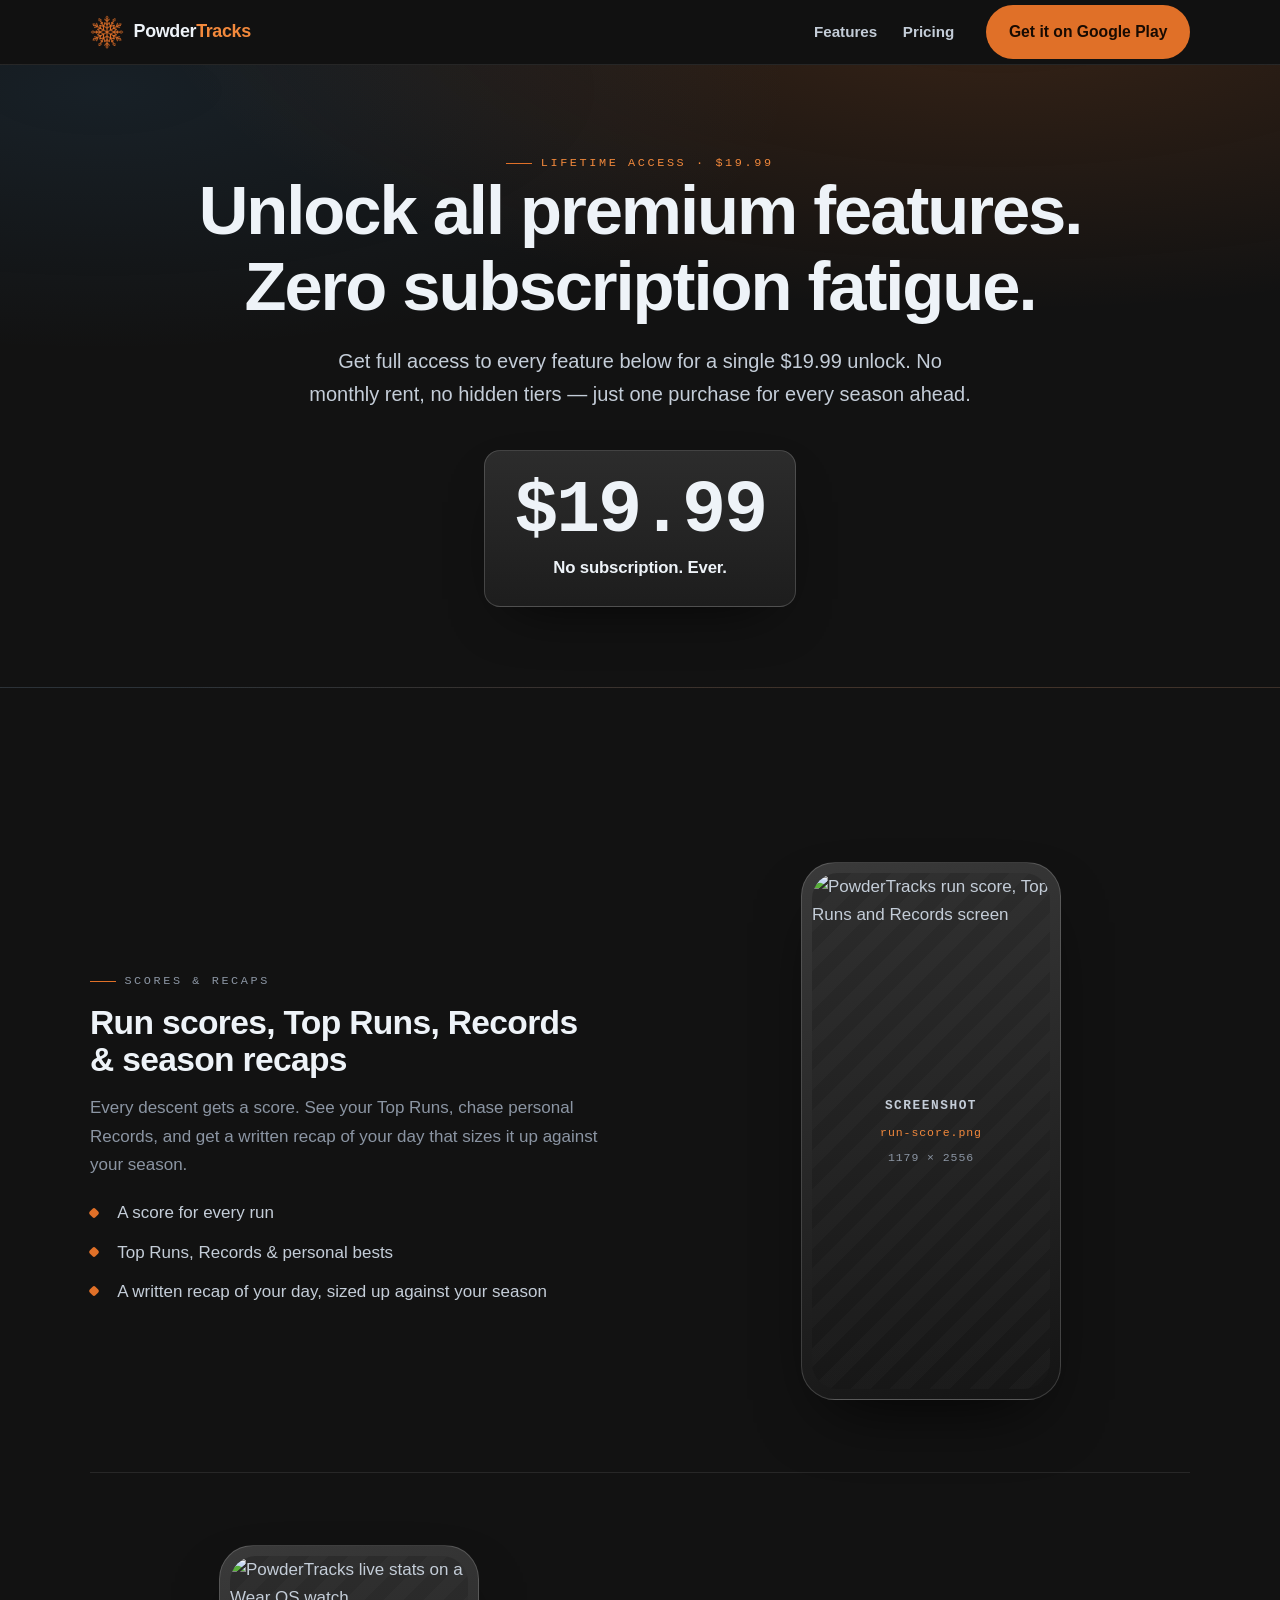
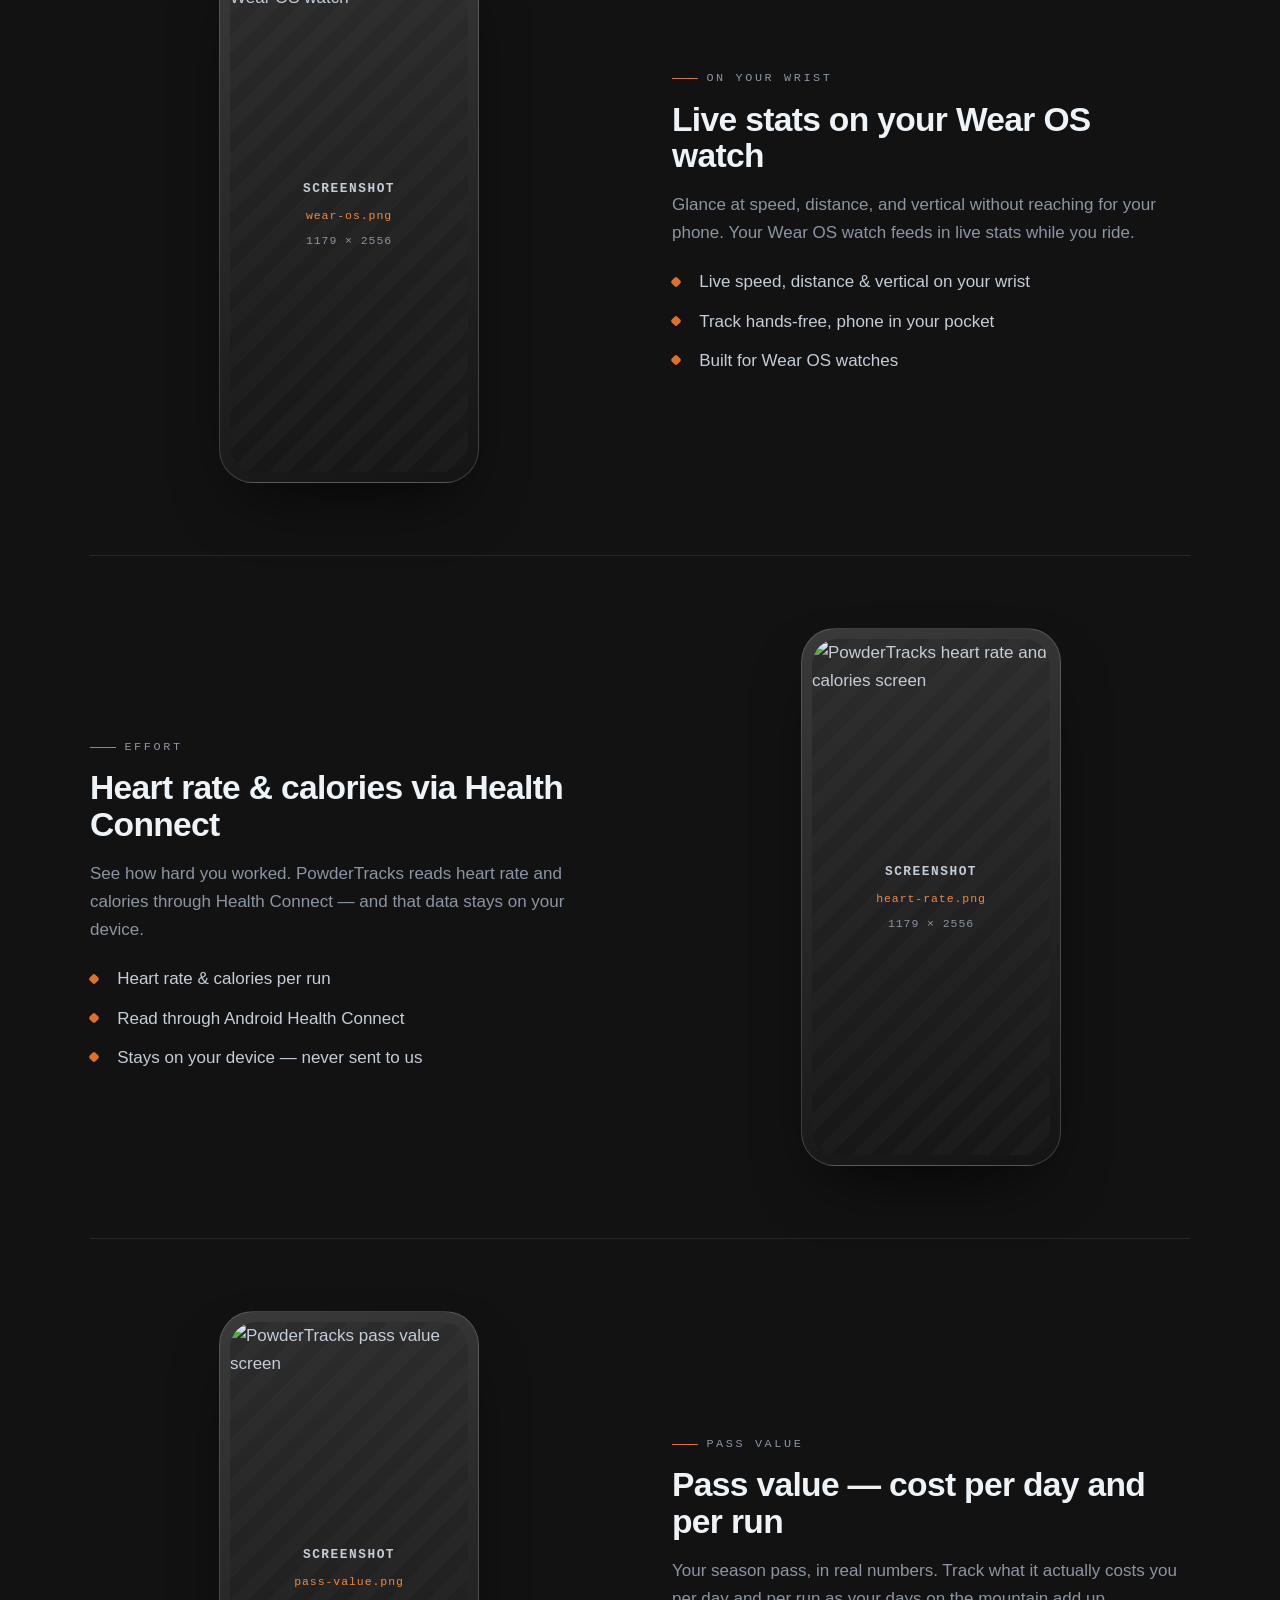
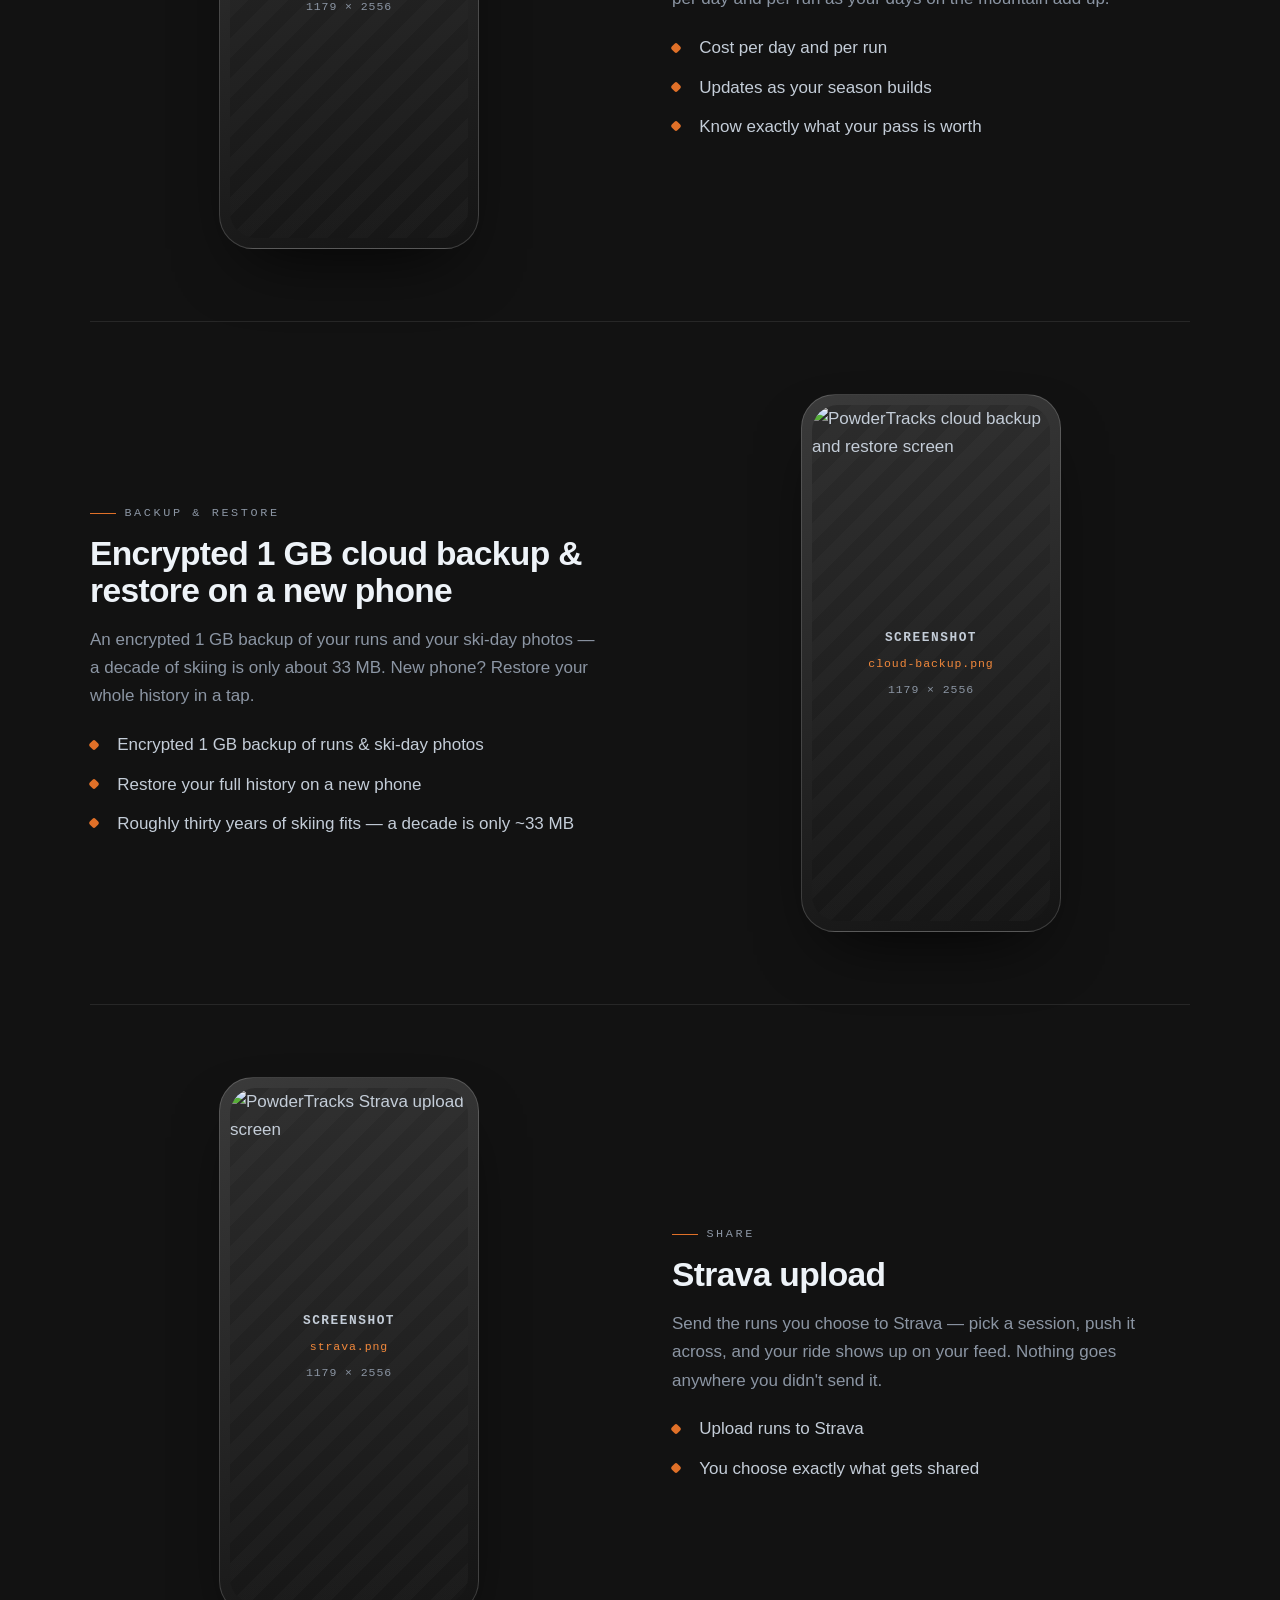
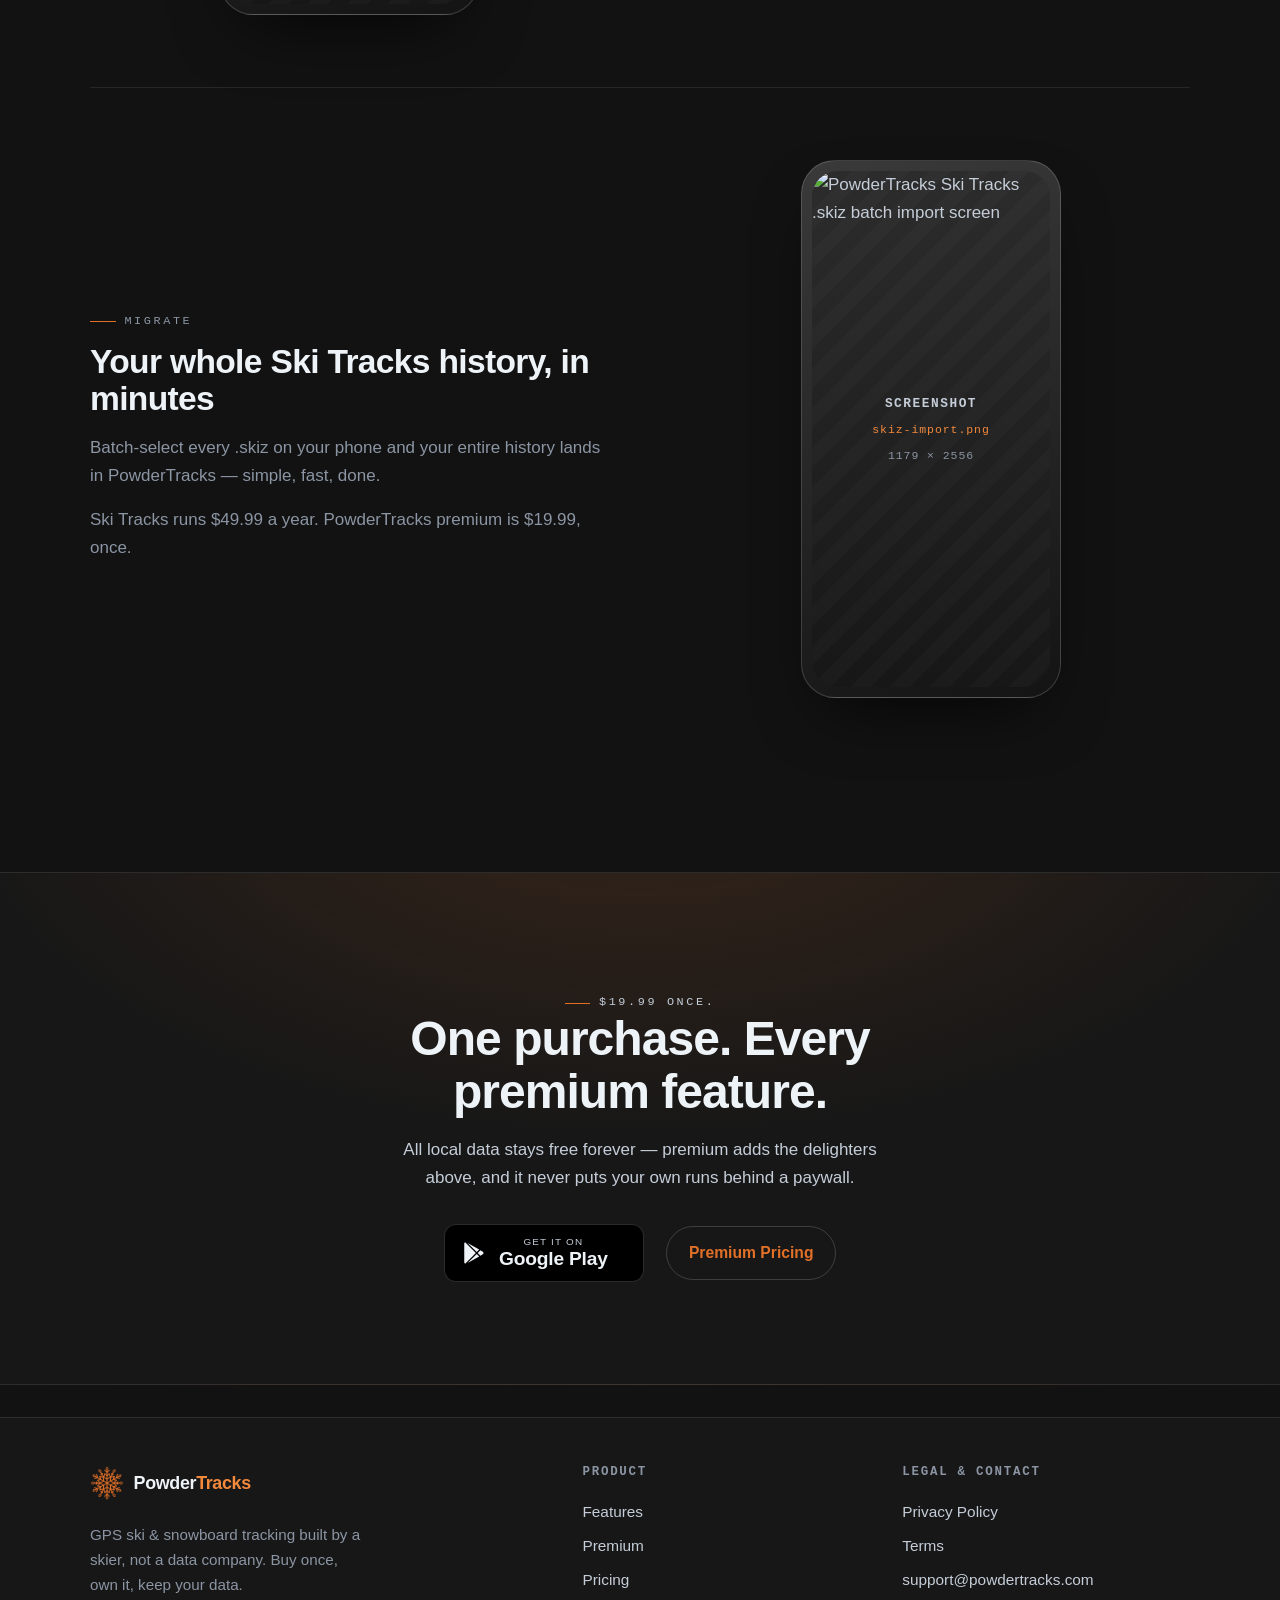
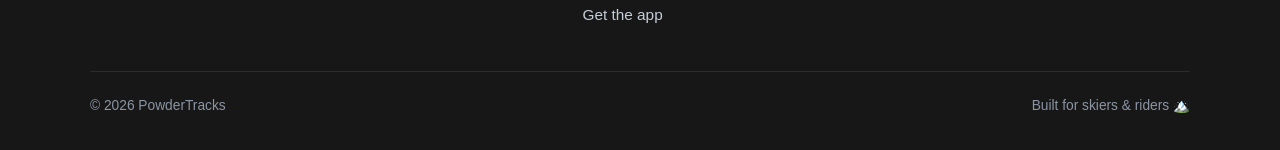
==== premium.html @ d7a14bdd "launch: Google Play CTAs + badges as real links (placeholder href pending live URL) Header nav CTA r" ====
<!DOCTYPE html>
<html lang="en">
<head>
  <meta charset="UTF-8">
  <meta name="viewport" content="width=device-width, initial-scale=1">
  <title>Premium — PowderTracks · everything in the one-time $19.99</title>
  <meta name="description" content="Everything PowderTracks Premium adds — scores, Wear OS stats, heart rate, pass value, encrypted cloud backup, and Strava — all part of the single $19.99 purchase. No subscription, ever.">
  <meta name="theme-color" content="#121212">
  <link rel="icon" href="favicon.svg" type="image/svg+xml">
  <link rel="apple-touch-icon" href="images/logo-256.png">
  <meta property="og:title" content="Premium — PowderTracks · everything in the one-time $19.99">
  <meta property="og:description" content="Scores, Wear OS stats, heart rate, pass value, cloud backup, and Strava — all in the single $19.99 purchase. No subscription, ever.">
  <meta property="og:type" content="website">
  <meta property="og:image" content="images/og-cover.png">
  <meta name="twitter:card" content="summary_large_image">
  <meta name="twitter:image" content="images/og-cover.png">
  <link rel="stylesheet" href="styles.css">
</head>
<body>

  <header class="site-header">
    <div class="wrap">
      <a class="brand" href="index.html">
        <img src="images/snowflake_orange_176.png" alt="" width="34" height="34">
        <span>Powder<b>Tracks</b></span>
      </a>
      <nav class="header-nav" aria-label="Primary">
        <a class="link" href="index.html#features">Features</a>
        <a class="link" href="pricing.html">Pricing</a>
        <a class="btn btn-primary header-cta" href="#">Get it on Google Play</a>
      </nav>
    </div>
  </header>

  <main>

    <!-- HERO -->
    <section class="hero" style="padding-block:clamp(3rem,7vw,5rem);">
      <div class="wrap price-hero">
        <p class="eyebrow" style="justify-content:center;">Lifetime access · $19.99</p>
        <h1 style="max-width:none;margin-inline:auto;">Unlock all premium features.<br>Zero subscription fatigue.</h1>
        <p class="hero-sub" style="margin-inline:auto;max-width:60ch;">Get full access to every feature below for a single $19.99 unlock. No monthly rent, no hidden tiers — just one purchase for every season ahead.</p>

        <div class="price-card" style="align-items:center;text-align:center;">
          <div class="price-figure">
            <span class="amt">$19.99</span>
          </div>
          <p class="price-lines"><span class="no-sub">No subscription. Ever.</span></p>
        </div>
      </div>
    </section>

    <!-- PREMIUM CAPABILITIES -->
    <section class="section" id="features">
      <div class="wrap">

        <!-- Scores -->
        <div class="feature-row">
          <div class="feature-copy">
            <p class="eyebrow">Scores &amp; recaps</p>
            <h3>Run scores, Top Runs, Records &amp; season recaps</h3>
            <p>Every descent gets a score. See your Top Runs, chase personal Records, and get a written recap of your day that sizes it up against your season.</p>
            <ul class="feature-list">
              <li>A score for every run</li>
              <li>Top Runs, Records &amp; personal bests</li>
              <li>A written recap of your day, sized up against your season</li>
            </ul>
          </div>
          <div class="feature-media">
            <div class="phone">
              <div class="phone-screen">
                <!-- TODO: drop in real 1179×2556 PNG at images/screens/run-score.png -->
                <img src="images/screens/run-score.png" alt="PowderTracks run score, Top Runs and Records screen" width="1179" height="2556" loading="lazy">
                <div class="ph-label" aria-hidden="true"><b>Screenshot</b><span>run-score.png</span>1179 × 2556</div>
              </div>
            </div>
          </div>
        </div>

        <!-- Wear OS -->
        <div class="feature-row reverse">
          <div class="feature-copy">
            <p class="eyebrow">On your wrist</p>
            <h3>Live stats on your Wear OS watch</h3>
            <p>Glance at speed, distance, and vertical without reaching for your phone. Your Wear OS watch feeds in live stats while you ride.</p>
            <ul class="feature-list">
              <li>Live speed, distance &amp; vertical on your wrist</li>
              <li>Track hands-free, phone in your pocket</li>
              <li>Built for Wear OS watches</li>
            </ul>
          </div>
          <div class="feature-media">
            <div class="phone">
              <div class="phone-screen">
                <!-- TODO: drop in real 1179×2556 PNG at images/screens/wear-os.png -->
                <img src="images/screens/wear-os.png" alt="PowderTracks live stats on a Wear OS watch" width="1179" height="2556" loading="lazy">
                <div class="ph-label" aria-hidden="true"><b>Screenshot</b><span>wear-os.png</span>1179 × 2556</div>
              </div>
            </div>
          </div>
        </div>

        <!-- Heart rate -->
        <div class="feature-row">
          <div class="feature-copy">
            <p class="eyebrow">Effort</p>
            <h3>Heart rate &amp; calories via Health Connect</h3>
            <p>See how hard you worked. PowderTracks reads heart rate and calories through Health Connect — and that data stays on your device.</p>
            <ul class="feature-list">
              <li>Heart rate &amp; calories per run</li>
              <li>Read through Android Health Connect</li>
              <li>Stays on your device — never sent to us</li>
            </ul>
          </div>
          <div class="feature-media">
            <div class="phone">
              <div class="phone-screen">
                <!-- TODO: drop in real 1179×2556 PNG at images/screens/heart-rate.png -->
                <img src="images/screens/heart-rate.png" alt="PowderTracks heart rate and calories screen" width="1179" height="2556" loading="lazy">
                <div class="ph-label" aria-hidden="true"><b>Screenshot</b><span>heart-rate.png</span>1179 × 2556</div>
              </div>
            </div>
          </div>
        </div>

        <!-- Pass value -->
        <div class="feature-row reverse">
          <div class="feature-copy">
            <p class="eyebrow">Pass value</p>
            <h3>Pass value — cost per day and per run</h3>
            <p>Your season pass, in real numbers. Track what it actually costs you per day and per run as your days on the mountain add up.</p>
            <ul class="feature-list">
              <li>Cost per day and per run</li>
              <li>Updates as your season builds</li>
              <li>Know exactly what your pass is worth</li>
            </ul>
          </div>
          <div class="feature-media">
            <div class="phone">
              <div class="phone-screen">
                <!-- TODO: drop in real 1179×2556 PNG at images/screens/pass-value.png -->
                <img src="images/screens/pass-value.png" alt="PowderTracks pass value screen" width="1179" height="2556" loading="lazy">
                <div class="ph-label" aria-hidden="true"><b>Screenshot</b><span>pass-value.png</span>1179 × 2556</div>
              </div>
            </div>
          </div>
        </div>

        <!-- Cloud backup -->
        <div class="feature-row">
          <div class="feature-copy">
            <p class="eyebrow">Backup &amp; restore</p>
            <h3>Encrypted 1&nbsp;GB cloud backup &amp; restore on a new phone</h3>
            <p>An encrypted 1&nbsp;GB backup of your runs and your ski-day photos — a decade of skiing is only about 33&nbsp;MB. New phone? Restore your whole history in a tap.</p>
            <ul class="feature-list">
              <li>Encrypted 1&nbsp;GB backup of runs &amp; ski-day photos</li>
              <li>Restore your full history on a new phone</li>
              <li>Roughly thirty years of skiing fits — a decade is only ~33&nbsp;MB</li>
            </ul>
          </div>
          <div class="feature-media">
            <div class="phone">
              <div class="phone-screen">
                <!-- TODO: drop in real 1179×2556 PNG at images/screens/cloud-backup.png -->
                <img src="images/screens/cloud-backup.png" alt="PowderTracks cloud backup and restore screen" width="1179" height="2556" loading="lazy">
                <div class="ph-label" aria-hidden="true"><b>Screenshot</b><span>cloud-backup.png</span>1179 × 2556</div>
              </div>
            </div>
          </div>
        </div>

        <!-- Strava -->
        <div class="feature-row reverse">
          <div class="feature-copy">
            <p class="eyebrow">Share</p>
            <h3>Strava upload</h3>
            <p>Send the runs you choose to Strava — pick a session, push it across, and your ride shows up on your feed. Nothing goes anywhere you didn't send it.</p>
            <ul class="feature-list">
              <li>Upload runs to Strava</li>
              <li>You choose exactly what gets shared</li>
            </ul>
          </div>
          <div class="feature-media">
            <div class="phone">
              <div class="phone-screen">
                <!-- TODO: drop in real 1179×2556 PNG at images/screens/strava.png -->
                <img src="images/screens/strava.png" alt="PowderTracks Strava upload screen" width="1179" height="2556" loading="lazy">
                <div class="ph-label" aria-hidden="true"><b>Screenshot</b><span>strava.png</span>1179 × 2556</div>
              </div>
            </div>
          </div>
        </div>

        <!-- Ski Tracks migration -->
        <div class="feature-row">
          <div class="feature-copy">
            <p class="eyebrow">Migrate</p>
            <h3>Your whole Ski Tracks history, in minutes</h3>
            <p>Batch-select every .skiz on your phone and your entire history lands in PowderTracks — simple, fast, done.</p>
            <p>Ski Tracks runs $49.99 a year. PowderTracks premium is $19.99, once.</p>
          </div>
          <div class="feature-media">
            <div class="phone">
              <div class="phone-screen">
                <!-- TODO: drop in real 1179×2556 PNG at images/screens/skiz-import.png -->
                <img src="images/screens/skiz-import.png" alt="PowderTracks Ski Tracks .skiz batch import screen" width="1179" height="2556" loading="lazy">
                <div class="ph-label" aria-hidden="true"><b>Screenshot</b><span>skiz-import.png</span>1179 × 2556</div>
              </div>
            </div>
          </div>
        </div>

      </div>
    </section>

    <!-- CLOSE -->
    <section class="section band" id="get">
      <div class="wrap">
        <p class="eyebrow" style="justify-content:center;">$19.99 once.</p>
        <h2>One purchase. Every premium feature.</h2>
        <p>All local data stays free forever — premium adds the delighters above, and it never puts your own runs behind a paywall.</p>
        <div class="hero-actions">
          <a class="playbadge" href="#" aria-label="Get it on Google Play">
            <svg viewBox="0 0 24 24" fill="currentColor" aria-hidden="true"><path d="M3,20.5V3.5C3,2.91 3.34,2.39 3.84,2.15L13.69,12L3.84,21.85C3.34,21.6 3,21.09 3,20.5M16.81,15.12L6.05,21.34L14.54,12.85L16.81,15.12M20.16,10.81C20.5,11.08 20.75,11.5 20.75,12C20.75,12.5 20.53,12.9 20.18,13.18L17.89,14.5L15.39,12L17.89,9.5L20.16,10.81M6.05,2.66L16.81,8.88L14.54,11.15L6.05,2.66Z"/></svg>
            <span class="lines"><span class="small">Get it on</span><span class="big">Google Play</span></span>
          </a>
          <a class="btn btn-outline" href="pricing.html">Premium Pricing</a>
        </div>
      </div>
    </section>

  </main>

  <footer class="site-footer">
    <div class="wrap">
      <div class="footer-grid">
        <div class="footer-brand">
          <a class="brand" href="index.html">
            <img src="images/snowflake_orange_176.png" alt="" width="30" height="30">
            <span>Powder<b>Tracks</b></span>
          </a>
          <p>GPS ski &amp; snowboard tracking built by a skier, not a data company. Buy once, own it, keep your data.</p>
        </div>
        <div class="footer-col">
          <h4>Product</h4>
          <a href="index.html#features">Features</a>
          <a href="premium.html">Premium</a>
          <a href="pricing.html">Pricing</a>
          <a href="index.html#get">Get the app</a>
        </div>
        <div class="footer-col">
          <h4>Legal &amp; contact</h4>
          <a href="privacy.html">Privacy Policy</a>
          <a href="terms.html">Terms</a>
          <a href="mailto:support@powdertracks.com">support@powdertracks.com</a>
        </div>
      </div>
      <div class="footer-base">
        <span>© 2026 PowderTracks</span>
        <span>Built for skiers &amp; riders 🏔️</span>
      </div>
    </div>
  </footer>

</body>
</html>
---- styles.css ----
/* PowderTracks marketing site
   Dark theme · brand orange #E07028 · mobile-first · no external requests
   ------------------------------------------------------------------ */

*,
*::before,
*::after { box-sizing: border-box; }

* { margin: 0; }

:root {
  /* Surfaces — app-matched near-black neutrals */
  --ink:        #121212;
  --ink-2:      #171717;
  --surface:    #1d1d1d;
  --surface-2:  #2c2c2c;
  --line:       rgba(255, 255, 255, .09);
  --line-strong:rgba(255, 255, 255, .17);

  /* Ink on dark */
  --snow:       #eef3f8;
  --snow-dim:   #c4cdd8;
  --muted:      #8b95a3;

  /* Brand */
  --orange:     #e07028;
  --orange-2:   #f3893c;
  --orange-soft:rgba(224, 112, 40, .13);

  /* Trail markers (ski difficulty vernacular) */
  --green:      #46b45f;
  --blue:       #4b9fe1;

  /* Type */
  --sans: -apple-system, BlinkMacSystemFont, "Segoe UI", Roboto, Helvetica, Arial, "Apple Color Emoji", sans-serif;
  --mono: ui-monospace, "SF Mono", "Cascadia Code", "Roboto Mono", Menlo, Consolas, monospace;

  /* Layout */
  --wrap: 1140px;
  --gap:  clamp(1.25rem, 4vw, 2.5rem);
  --radius: 16px;
}

html {
  -webkit-text-size-adjust: 100%;
  scroll-behavior: smooth;
}

body {
  font-family: var(--sans);
  background: var(--ink);
  color: var(--snow-dim);
  line-height: 1.65;
  font-size: 1.0625rem;
  -webkit-font-smoothing: antialiased;
  text-rendering: optimizeLegibility;
  overflow-x: hidden;
}

@media (prefers-reduced-motion: reduce) {
  html { scroll-behavior: auto; }
  * { animation-duration: .001ms !important; animation-iteration-count: 1 !important; transition-duration: .001ms !important; }
}

img { max-width: 100%; display: block; height: auto; }
a { color: var(--orange-2); text-decoration: none; }
a:hover { color: var(--orange); }

:focus-visible {
  outline: 2px solid var(--orange-2);
  outline-offset: 3px;
  border-radius: 4px;
}

h1, h2, h3, h4 {
  color: var(--snow);
  line-height: 1.1;
  font-weight: 800;
  letter-spacing: -.02em;
}

.wrap { width: 100%; max-width: var(--wrap); margin-inline: auto; padding-inline: 1.25rem; }

/* Eyebrow — instrument-panel label ------------------------------- */
.eyebrow {
  font-family: var(--mono);
  font-size: .74rem;
  letter-spacing: .22em;
  text-transform: uppercase;
  color: var(--orange-2);
  display: inline-flex;
  align-items: center;
  gap: .55rem;
}
.eyebrow::before {
  content: "";
  width: 1.6rem;
  height: 1px;
  background: var(--orange);
}

/* Buttons -------------------------------------------------------- */
.btn {
  display: inline-flex;
  align-items: center;
  gap: .5rem;
  font-weight: 700;
  font-size: .98rem;
  padding: .8rem 1.35rem;
  border-radius: 999px;
  border: 1px solid transparent;
  cursor: pointer;
  transition: transform .15s ease, background .15s ease, border-color .15s ease;
  white-space: nowrap;
}
.btn-primary {
  background: var(--orange);
  color: #180b02;
}
.btn-primary:hover { background: var(--orange-2); color: #180b02; transform: translateY(-1px); }
.btn-ghost {
  background: transparent;
  color: var(--snow);
  border-color: var(--line-strong);
}
.btn-ghost:hover { color: var(--snow); border-color: var(--orange); transform: translateY(-1px); }
.btn-outline {
  background: transparent;
  color: var(--orange);
  border-color: var(--line-strong);   /* visible oval like the ghost button */
}
.btn-outline:hover { color: #fff; background: var(--orange); border-color: var(--orange); transform: translateY(-1px); }

/* Header --------------------------------------------------------- */
.site-header {
  position: sticky;
  top: 0;
  z-index: 50;
  background: color-mix(in srgb, var(--ink) 82%, transparent);
  backdrop-filter: saturate(140%) blur(12px);
  border-bottom: 1px solid var(--line);
}
.site-header .wrap {
  display: flex;
  align-items: center;
  gap: 1rem;
  height: 64px;
}
.brand {
  display: inline-flex;
  align-items: center;
  gap: .6rem;
  color: var(--snow);
  font-weight: 800;
  letter-spacing: -.02em;
  font-size: 1.12rem;
}
.brand:hover { color: var(--snow); }
.brand img { width: 34px; height: auto; }
.brand b { color: var(--orange-2); font-weight: 800; }
.header-nav { margin-left: auto; display: flex; align-items: center; gap: 1.6rem; }
.header-nav .link { color: var(--snow-dim); font-weight: 600; font-size: .95rem; }
.header-nav .link:hover { color: var(--snow); }
.header-cta { margin-left: .4rem; }
@media (max-width: 720px) {
  /* No hamburger, no JS: let the header wrap so every link stays
     visible and keyboard-focusable, just smaller and tighter. */
  .site-header .wrap { flex-wrap: wrap; height: auto; padding-block: .55rem; row-gap: .4rem; }
  .header-nav { margin-left: auto; gap: .35rem 1.05rem; flex-wrap: wrap; justify-content: flex-end; }
  .header-nav .link { font-size: .9rem; }
  .header-cta { margin-left: .25rem; padding: .55rem 1rem; font-size: .9rem; }
}

/* Section rhythm ------------------------------------------------- */
.section { padding-block: clamp(3.5rem, 8vw, 6.5rem); }
.section-tight { padding-block: clamp(2.5rem, 6vw, 4rem); }
.section-head { max-width: 46ch; margin-bottom: clamp(2rem, 5vw, 3rem); }
.section-head h2 { font-size: clamp(1.9rem, 4.4vw, 2.9rem); margin-top: .9rem; }
.section-head p { margin-top: 1rem; color: var(--muted); font-size: 1.08rem; }
.center { text-align: center; margin-inline: auto; }

/* Hero ----------------------------------------------------------- */
.hero {
  position: relative;
  overflow: clip;
  padding-block: clamp(3.5rem, 9vw, 7rem) clamp(3rem, 7vw, 5.5rem);
  border-bottom: 1px solid var(--line);
  background:
    radial-gradient(120% 90% at 78% -10%, rgba(224,112,40,.18), transparent 55%),
    radial-gradient(90% 70% at 8% 4%, rgba(75,159,225,.10), transparent 60%),
    var(--ink);
}
.hero-contours {
  position: absolute;
  inset: 0;
  width: 100%;
  height: 100%;
  pointer-events: none;
  opacity: .5;
  z-index: 0;
}
.hero .wrap { position: relative; z-index: 1; }
.hero-badge {
  width: clamp(60px, 13vw, 88px);
  margin-bottom: 1.4rem;
  filter: drop-shadow(0 8px 24px rgba(224,112,40,.35));
}
.hero h1 {
  font-size: clamp(2.4rem, 6.2vw, 4.3rem);
  max-width: 15ch;
  letter-spacing: -.03em;
}
.hero h1 .amp { color: var(--orange); }
.hero-sub {
  margin-top: 1.3rem;
  max-width: 52ch;
  font-size: clamp(1.05rem, 2.2vw, 1.25rem);
  color: var(--snow-dim);
}
.hero-sub strong { color: var(--snow); font-weight: 700; }

/* Price manifesto ------------------------------------------------ */
.price-card {
  margin-top: 2.4rem;
  display: inline-flex;
  flex-direction: column;
  gap: .35rem;
  padding: 1.5rem 1.8rem;
  background: linear-gradient(180deg, var(--surface-2), var(--surface));
  border: 1px solid var(--line-strong);
  border-radius: var(--radius);
  box-shadow: 0 22px 60px -30px rgba(0,0,0,.9);
}
.price-figure {
  display: flex;
  align-items: baseline;
  gap: .5rem;
  font-family: var(--mono);
}
.price-figure .amt {
  font-size: clamp(3rem, 9vw, 4.6rem);
  font-weight: 700;
  color: var(--snow);
  letter-spacing: -.03em;
  line-height: 1;
  font-variant-numeric: tabular-nums;
}
.price-figure .once {
  font-size: 1.05rem;
  letter-spacing: .18em;
  text-transform: uppercase;
  color: var(--orange-2);
}
.price-lines {
  font-weight: 700;
  color: var(--snow);
  font-size: 1.05rem;
  letter-spacing: -.01em;
}
.price-lines .no-sub { color: var(--snow); font-weight: 700; }

.hero-actions {
  margin-top: 2rem;
  display: flex;
  flex-wrap: wrap;
  gap: 1rem 1.4rem;
  align-items: center;
}
.hero-note { color: var(--muted); font-size: .9rem; }

/* Hero intro animation — JS-free, one-time on load ---------------- */
/* 1) Content rises in, staggered */
.hero .wrap > * { animation: hero-rise .6s ease both; }
.hero .wrap > *:nth-child(1) { animation-delay: 0ms; }
.hero .wrap > *:nth-child(2) { animation-delay: 90ms; }
.hero .wrap > *:nth-child(3) { animation-delay: 180ms; }
.hero .wrap > *:nth-child(4) { animation-delay: 270ms; }
.hero .wrap > *:nth-child(5) { animation-delay: 360ms; }
.hero .wrap > *:nth-child(6) { animation-delay: 450ms; }
@keyframes hero-rise {
  from { opacity: 0; transform: translateY(14px); }
  to   { opacity: 1; transform: none; }
}

/* 2) Trail fades in; the orange marker rides DOWN it via SVG <animateMotion>.
   The static fallback triangle only appears under reduced motion. */
.trail { animation: trail-fade .7s ease both; }
@keyframes trail-fade { from { opacity: 0; } to { opacity: 1; } }

.marker-static { display: none; }

/* 3) Light, looping snow — decorative, below the text */
.snow {
  position: absolute;
  inset: 0;
  overflow: hidden;
  pointer-events: none;
  z-index: 0;
}
.snow i {
  position: absolute;
  top: 0;
  width: 11px;
  height: 11px;
  border-radius: 50%;
  background: radial-gradient(circle, rgba(255,255,255,.9), rgba(255,255,255,0) 70%);
  opacity: 0;
  animation: snowfall linear infinite;
  will-change: transform;
}
@keyframes snowfall {
  0%   { transform: translateY(-10vh) translateX(0); opacity: 0; }
  8%   { opacity: var(--op, .45); }
  92%  { opacity: var(--op, .45); }
  100% { transform: translateY(112vh) translateX(var(--dx, 20px)); opacity: 0; }
}
.snow i:nth-child(1)  { left:  4%; width: 11px; height: 11px; --dx:  18px; --op: .45; animation-duration: 11s;   animation-delay:  -2s; }
.snow i:nth-child(2)  { left: 12%; width:  9px; height:  9px; --dx: -14px; --op: .40; animation-duration: 9s;    animation-delay:  -5s; }
.snow i:nth-child(3)  { left: 20%; width: 12px; height: 12px; --dx:  22px; --op: .50; animation-duration: 13s;   animation-delay:  -8s; }
.snow i:nth-child(4)  { left: 28%; width: 11px; height: 11px; --dx: -18px; --op: .45; animation-duration: 10s;   animation-delay:  -1s; }
.snow i:nth-child(5)  { left: 36%; width:  9px; height:  9px; --dx:  16px; --op: .40; animation-duration: 12s;   animation-delay:  -6s; }
.snow i:nth-child(6)  { left: 44%; width: 14px; height: 14px; --dx: -22px; --op: .50; animation-duration: 8.5s;  animation-delay:  -3s; }
.snow i:nth-child(7)  { left: 52%; width: 11px; height: 11px; --dx:  20px; --op: .45; animation-duration: 11.5s; animation-delay:  -9s; }
.snow i:nth-child(8)  { left: 60%; width:  9px; height:  9px; --dx: -16px; --op: .40; animation-duration: 9.5s;  animation-delay:  -4s; }
.snow i:nth-child(9)  { left: 68%; width: 12px; height: 12px; --dx:  24px; --op: .50; animation-duration: 12.5s; animation-delay:  -7s; }
.snow i:nth-child(10) { left: 76%; width: 11px; height: 11px; --dx: -20px; --op: .45; animation-duration: 10.5s; animation-delay:  -2s; }
.snow i:nth-child(11) { left: 84%; width:  9px; height:  9px; --dx:  18px; --op: .40; animation-duration: 13.5s; animation-delay: -10s; }
.snow i:nth-child(12) { left: 92%; width: 12px; height: 12px; --dx: -24px; --op: .50; animation-duration: 9s;    animation-delay:  -5s; }
.snow i:nth-child(13) { left:  8%; width:  9px; height:  9px; --dx:  14px; --op: .38; animation-duration: 14s;   animation-delay: -11s; }
.snow i:nth-child(14) { left: 96%; width: 11px; height: 11px; --dx: -18px; --op: .45; animation-duration: 11s;   animation-delay:  -6s; }

/* Respect reduced motion — no intro motion, no snow, marker static at base */
@media (prefers-reduced-motion: reduce) {
  .hero .wrap > * { animation: none; opacity: 1; transform: none; }
  .trail { animation: none; opacity: 1; }
  #marker { display: none; }              /* hide the animated marker */
  .marker-static { display: block; }      /* show the static one at the base */
  .snow { display: none; }
}

/* Google Play badge placeholder ---------------------------------- */
.playbadge {
  display: inline-flex;
  align-items: center;
  gap: .75rem;
  padding: .7rem 1.15rem .7rem 1rem;
  border: 1px solid var(--line-strong);
  border-radius: 12px;
  background: #000;
  color: var(--snow);
  min-width: 200px;
}
.playbadge:hover { color: var(--snow); border-color: var(--line-strong); }
.playbadge svg { width: 26px; height: 26px; flex: none; }
.playbadge .lines { display: flex; flex-direction: column; line-height: 1.15; }
.playbadge .small { font-size: .62rem; letter-spacing: .12em; text-transform: uppercase; color: var(--snow-dim); }
.playbadge .big { font-size: 1.2rem; font-weight: 700; letter-spacing: -.01em; }
.playbadge .tag {
  margin-left: .35rem;
  font-family: var(--mono);
  font-size: .58rem;
  letter-spacing: .1em;
  color: var(--orange-2);
  border: 1px solid var(--orange-soft);
  background: var(--orange-soft);
  padding: .15rem .35rem;
  border-radius: 5px;
  align-self: center;
}

/* Trust strip ---------------------------------------------------- */
.trust {
  border-bottom: 1px solid var(--line);
  background: var(--ink-2);
}
.trust ul {
  list-style: none;
  padding: 1.1rem 0;
  display: flex;
  flex-wrap: wrap;
  gap: .5rem 2rem;
  justify-content: center;
  font-family: var(--mono);
  font-size: .78rem;
  letter-spacing: .1em;
  text-transform: uppercase;
  color: var(--muted);
}
.trust li { display: inline-flex; align-items: center; gap: .5rem; }
.trust li::before { content: ""; width: 6px; height: 6px; border-radius: 50%; background: var(--orange); }

/* Feature rows (with screenshot slots) --------------------------- */
.feature-row {
  display: grid;
  gap: clamp(2rem, 5vw, 4rem);
  align-items: center;
  padding-block: clamp(2.5rem, 6vw, 4.5rem);
  border-top: 1px solid var(--line);
}
.feature-row:first-of-type { border-top: 0; }
.feature-copy h3 { font-size: clamp(1.5rem, 3.4vw, 2.1rem); margin-top: .8rem; }
.feature-copy p { margin-top: 1rem; color: var(--muted); }
.feature-list { list-style: none; padding: 0; margin-top: 1.3rem; display: grid; gap: .7rem; }
.feature-list li { position: relative; padding-left: 1.7rem; color: var(--snow-dim); }
.feature-list li::before {
  content: "";
  position: absolute;
  left: 0; top: .55em;
  width: 8px; height: 8px;
  border-radius: 2px;
  background: var(--orange);
  transform: rotate(45deg);
}
@media (min-width: 860px) {
  .feature-row { grid-template-columns: 1fr 1fr; }
  .feature-row.reverse .feature-media { order: -1; }
}

/* Phone screenshot placeholder — real PNGs drop in later --------- */
.phone {
  width: min(260px, 72vw);
  margin-inline: auto;
  padding: 10px;
  background: linear-gradient(160deg, #3a3a3a, #141414);
  border: 1px solid var(--line-strong);
  border-radius: 34px;
  box-shadow: 0 30px 70px -30px rgba(0,0,0,.9);
}
.phone-screen {
  position: relative;
  aspect-ratio: 1179 / 2556;     /* real device ratio — reserves space, no layout shift */
  border-radius: 26px;
  overflow: hidden;
  background:
    repeating-linear-gradient(135deg, rgba(255,255,255,.02) 0 14px, transparent 14px 28px),
    linear-gradient(180deg, var(--surface-2), var(--ink-2));
  display: grid;
  place-items: center;
}
.phone-screen img { width: 100%; height: 100%; object-fit: cover; }
.phone-screen .ph-label {
  position: absolute;
  inset: 0;
  display: grid;
  place-content: center;
  gap: .4rem;
  text-align: center;
  padding: 1rem;
  font-family: var(--mono);
  font-size: .72rem;
  letter-spacing: .08em;
  color: var(--muted);
}
.phone-screen .ph-label b { color: var(--snow-dim); font-size: .8rem; letter-spacing: .12em; text-transform: uppercase; }
.phone-screen .ph-label span { color: var(--orange-2); }

/* Free vs Premium ------------------------------------------------ */
.tiers {
  display: grid;
  gap: 1.25rem;
}
@media (min-width: 780px) { .tiers { grid-template-columns: 1fr 1fr; } }
.tier {
  background: linear-gradient(180deg, var(--surface), var(--ink-2));
  border: 1px solid var(--line);
  border-radius: var(--radius);
  padding: 1.8rem;
}
.tier.premium { border-color: color-mix(in srgb, var(--orange) 55%, var(--line-strong)); background: linear-gradient(180deg, var(--surface-2), var(--ink-2)); }
.tier-head { display: flex; align-items: center; gap: .7rem; }
.marker { width: 16px; height: 16px; flex: none; }
.marker.green { border-radius: 50%; background: var(--green); }
.marker.diamond { background: var(--orange); transform: rotate(45deg); border-radius: 3px; }
.tier h3 { font-size: 1.35rem; }
.tier .kicker { font-family: var(--mono); font-size: .72rem; letter-spacing: .14em; text-transform: uppercase; color: var(--muted); margin-top: .9rem; }
.tier ul { list-style: none; padding: 0; margin-top: .7rem; display: grid; gap: .65rem; }
.tier li { display: flex; align-items: flex-start; gap: .65rem; color: var(--snow-dim); }
.tier li svg { width: 18px; height: 18px; margin-top: .25em; flex: none; color: var(--orange); }
.tier .foot { margin-top: 1.4rem; padding-top: 1.1rem; border-top: 1px solid var(--line); color: var(--muted); font-size: .92rem; }

/* Manifesto band ------------------------------------------------- */
.band {
  background:
    radial-gradient(90% 120% at 50% -20%, rgba(224,112,40,.16), transparent 60%),
    var(--ink-2);
  border-block: 1px solid var(--line);
  text-align: center;
}
.band h2 { font-size: clamp(1.8rem, 5vw, 3rem); max-width: 20ch; margin-inline: auto; }
.band p { margin: 1.1rem auto 0; max-width: 54ch; color: var(--snow-dim); }
.band .hero-actions { justify-content: center; }
.band .appicon {
  width: clamp(84px, 20vw, 120px);
  margin: 0 auto 1.6rem;
  border-radius: 24px;
  filter: drop-shadow(0 18px 40px rgba(0,0,0,.6));
}

/* Prose pages (privacy / terms / pricing detail) ----------------- */
.doc { padding-block: clamp(2.5rem, 6vw, 4.5rem); }
.doc-inner { max-width: 760px; margin-inline: auto; }
.doc .updated { font-family: var(--mono); font-size: .8rem; letter-spacing: .08em; color: var(--muted); margin-top: .8rem; }
.doc h1 { font-size: clamp(2rem, 5vw, 3rem); }
.doc h2 { font-size: 1.4rem; margin-top: 2.6rem; padding-top: 1.4rem; border-top: 1px solid var(--line); color: var(--snow); }
.doc h3 { font-size: 1.08rem; margin-top: 1.6rem; color: var(--snow); }
.doc p, .doc li { color: var(--snow-dim); }
.doc p { margin-top: 1rem; }
.doc ul, .doc ol { margin-top: 1rem; padding-left: 1.3rem; display: grid; gap: .55rem; }
.doc li { padding-left: .3rem; }
.doc strong { color: var(--snow); }
.doc .lead { font-size: 1.15rem; color: var(--snow-dim); margin-top: 1.4rem; }
.callout {
  margin-top: 1.6rem;
  padding: 1.2rem 1.4rem;
  background: var(--orange-soft);
  border: 1px solid color-mix(in srgb, var(--orange) 40%, transparent);
  border-radius: 12px;
}
.callout p { margin-top: 0; color: var(--snow); }

/* Pricing helpers ------------------------------------------------ */
.price-hero { text-align: center; }
.price-hero .price-card { margin-inline: auto; text-align: left; }
.incl {
  display: grid;
  gap: 1rem;
  margin-top: 1.5rem;
}
@media (min-width: 720px) { .incl { grid-template-columns: repeat(3, 1fr); } }
.incl-item {
  background: var(--surface);
  border: 1px solid var(--line);
  border-radius: 12px;
  padding: 1.3rem;
}
.incl-item h3 { font-size: 1.05rem; }
.incl-item p { margin-top: .5rem; color: var(--muted); font-size: .95rem; }

/* Footer --------------------------------------------------------- */
.site-footer {
  border-top: 1px solid var(--line);
  background: var(--ink-2);
  padding-block: 3rem 2rem;
  margin-top: 2rem;
}
.footer-grid {
  display: grid;
  gap: 2rem;
  grid-template-columns: 1fr;
}
@media (min-width: 680px) { .footer-grid { grid-template-columns: 1.6fr 1fr 1fr; } }
.footer-brand p { color: var(--muted); margin-top: .8rem; max-width: 32ch; font-size: .95rem; }
.footer-col h4 { font-size: .78rem; font-family: var(--mono); letter-spacing: .14em; text-transform: uppercase; color: var(--muted); margin-bottom: .9rem; }
.footer-col a { display: block; color: var(--snow-dim); padding: .28rem 0; font-size: .96rem; }
.footer-col a:hover { color: var(--orange-2); }
.footer-base {
  margin-top: 2.5rem;
  padding-top: 1.4rem;
  border-top: 1px solid var(--line);
  display: flex;
  flex-wrap: wrap;
  gap: .6rem 1.2rem;
  justify-content: space-between;
  color: var(--muted);
  font-size: .86rem;
}
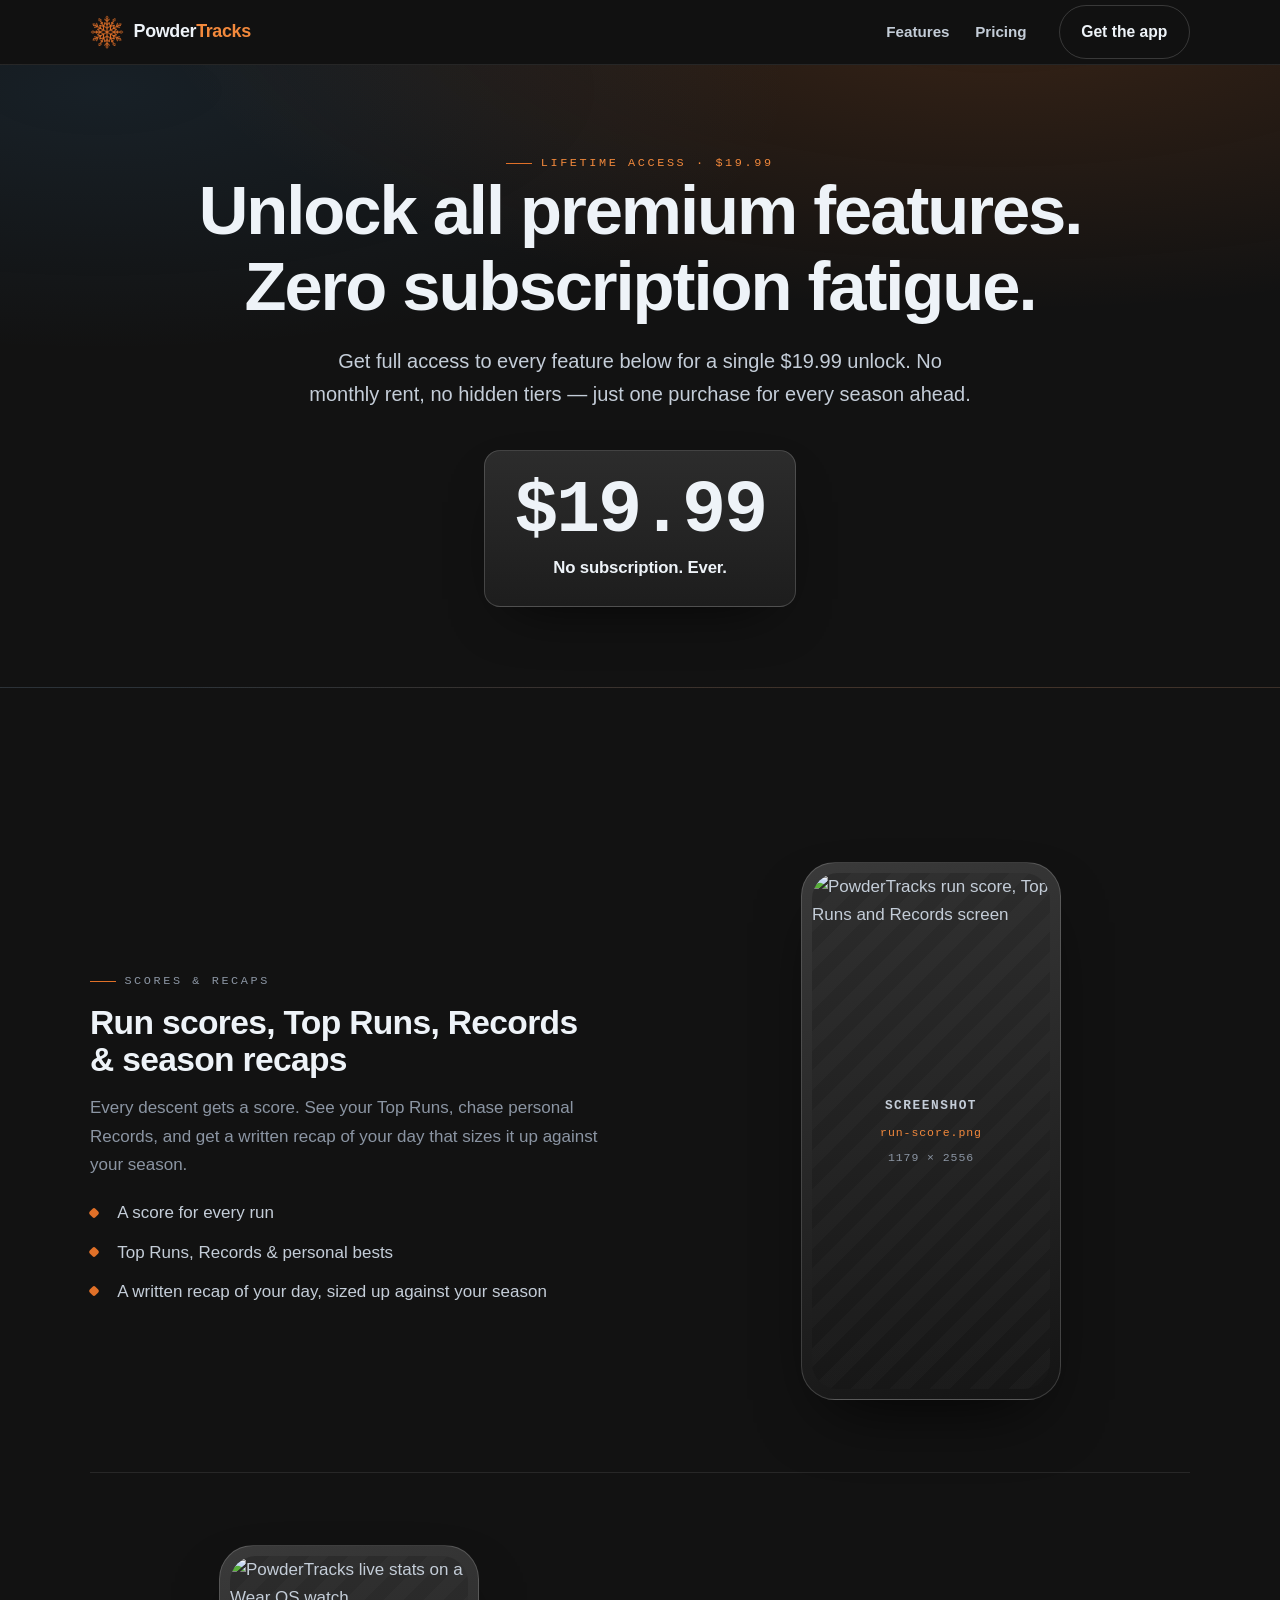
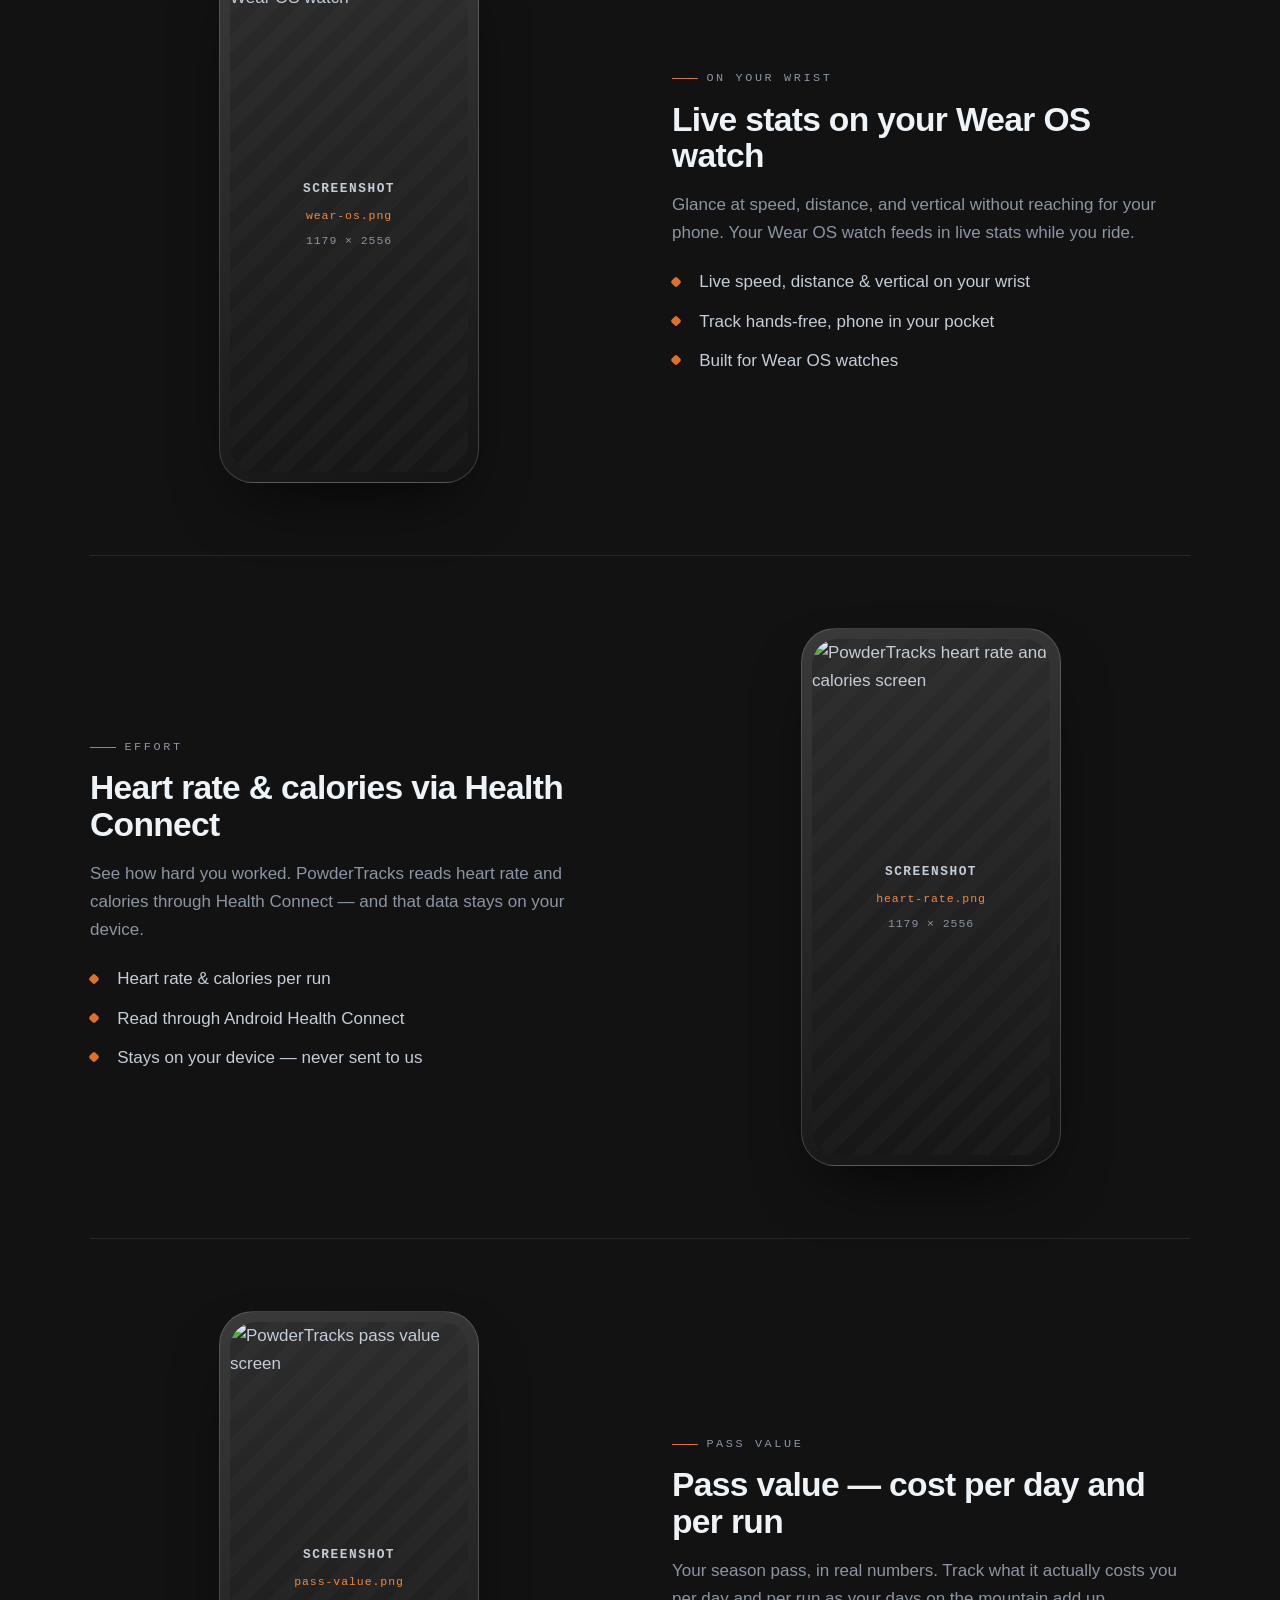
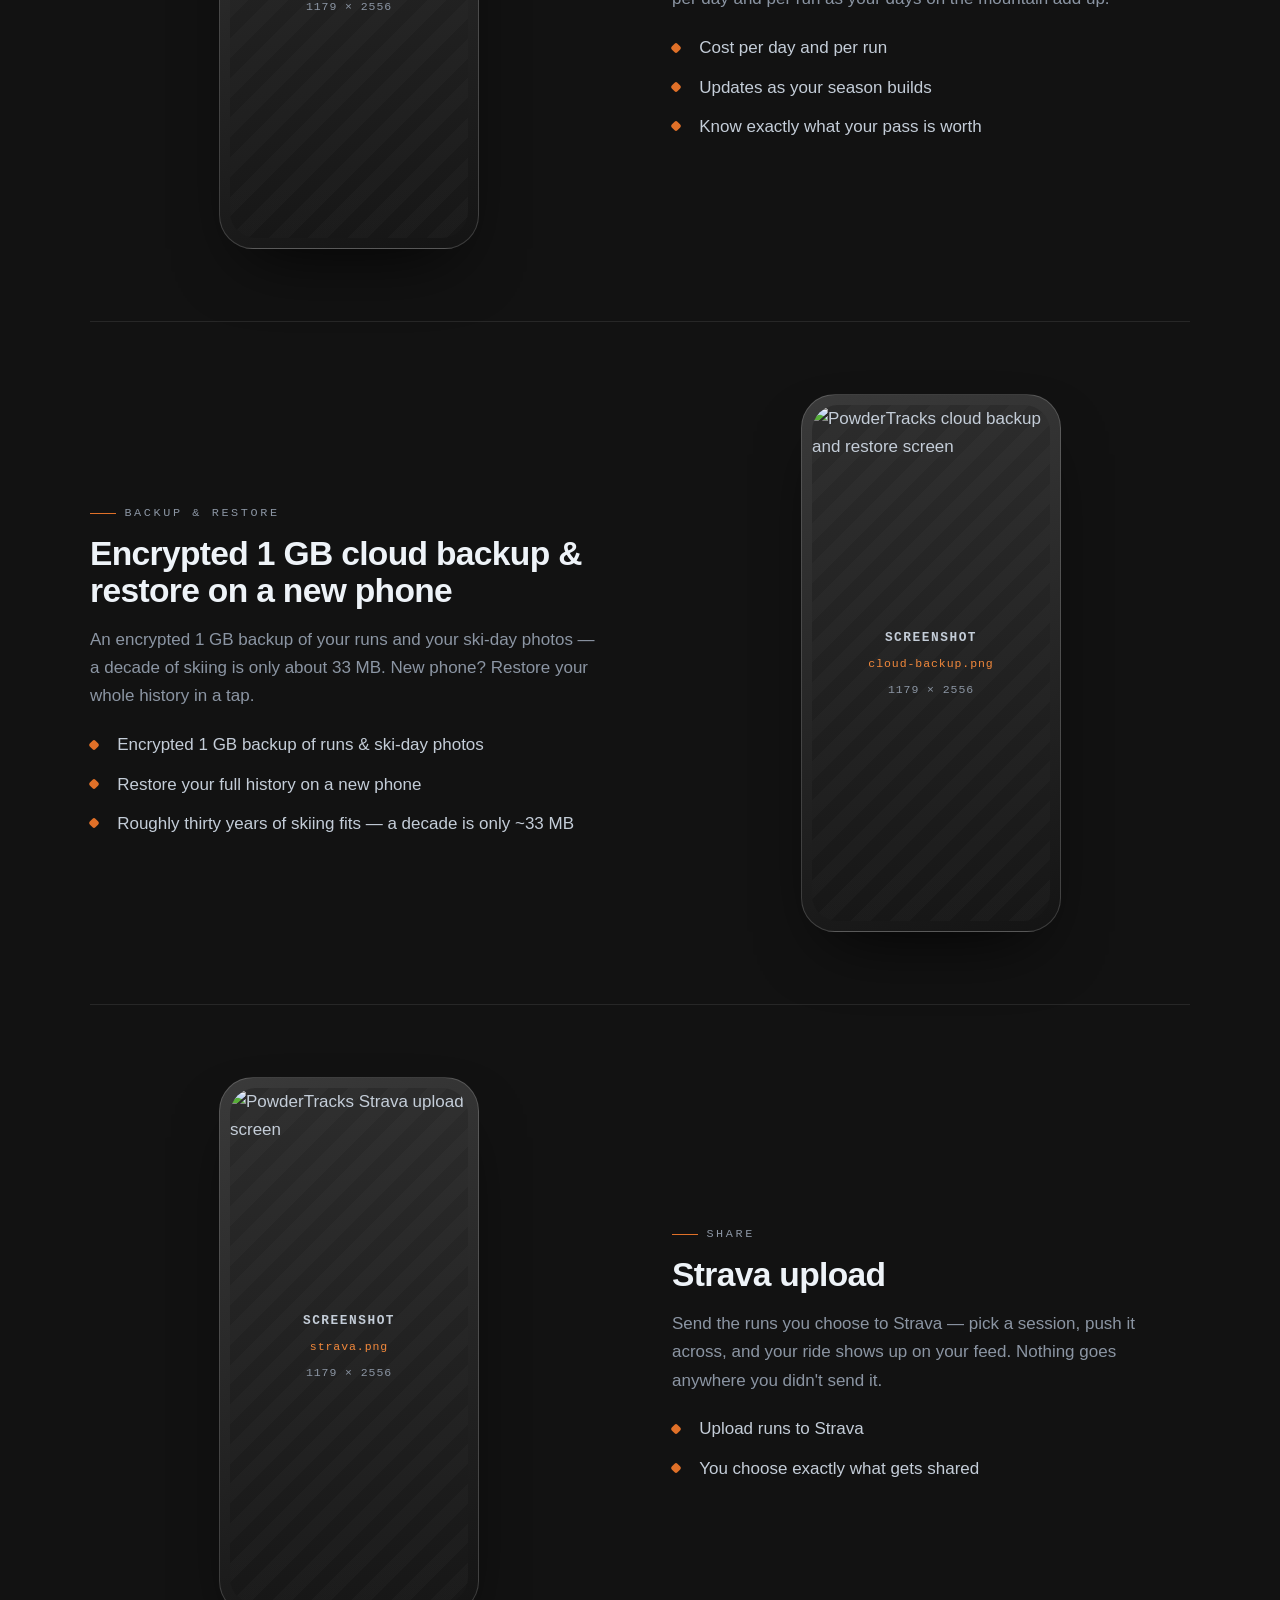
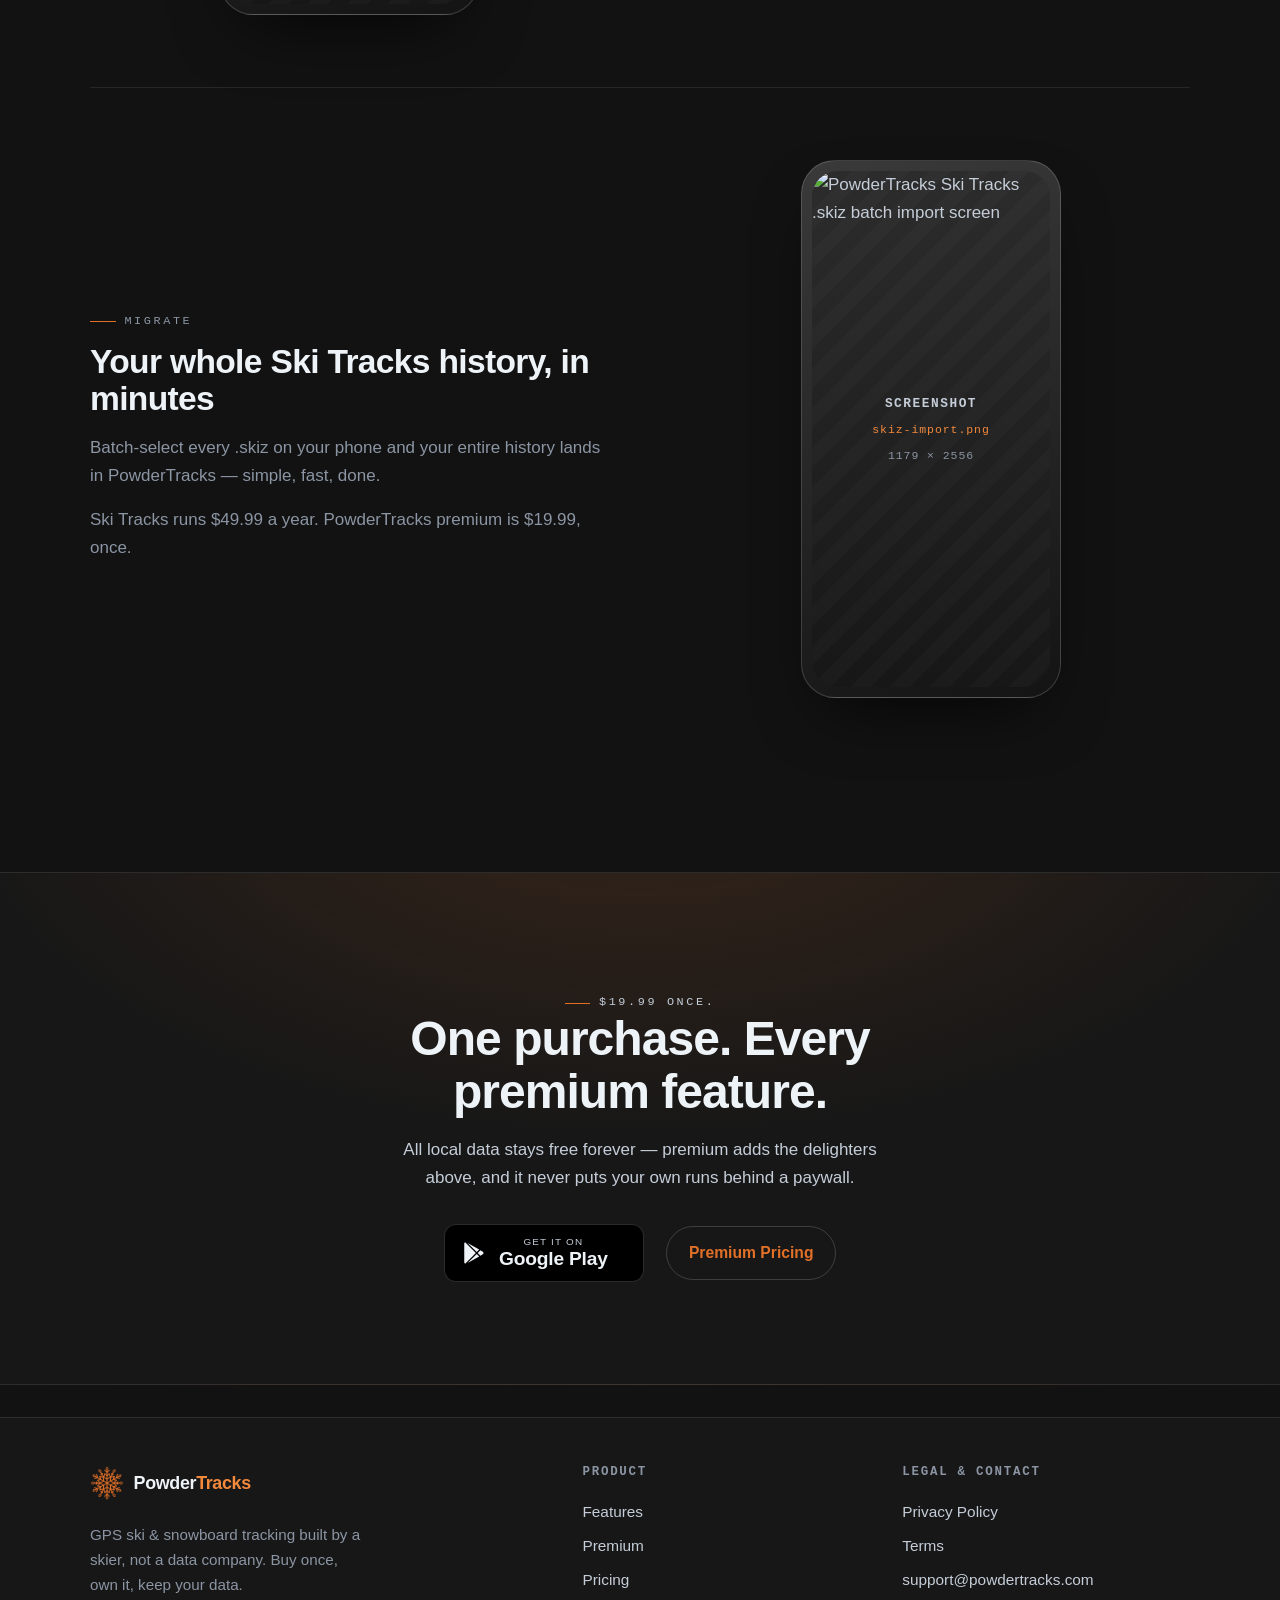
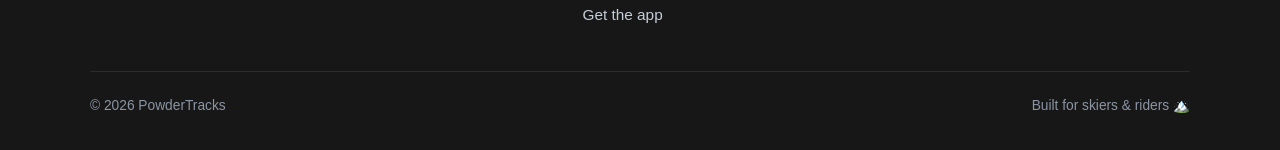
==== commit 859fb0d0: "nav: quiet ghost CTA until launch Co-Authored-By: Claude Opus 4.8 (1M context) <noreply@anthropic.co" ====
--- a/premium.html
+++ b/premium.html
@@ -27,7 +27,7 @@
       <nav class="header-nav" aria-label="Primary">
         <a class="link" href="index.html#features">Features</a>
         <a class="link" href="pricing.html">Pricing</a>
-        <a class="btn btn-primary header-cta" href="#">Get it on Google Play</a>
+        <a class="btn btn-ghost header-cta" href="index.html#get">Get the app</a>
       </nav>
     </div>
   </header>
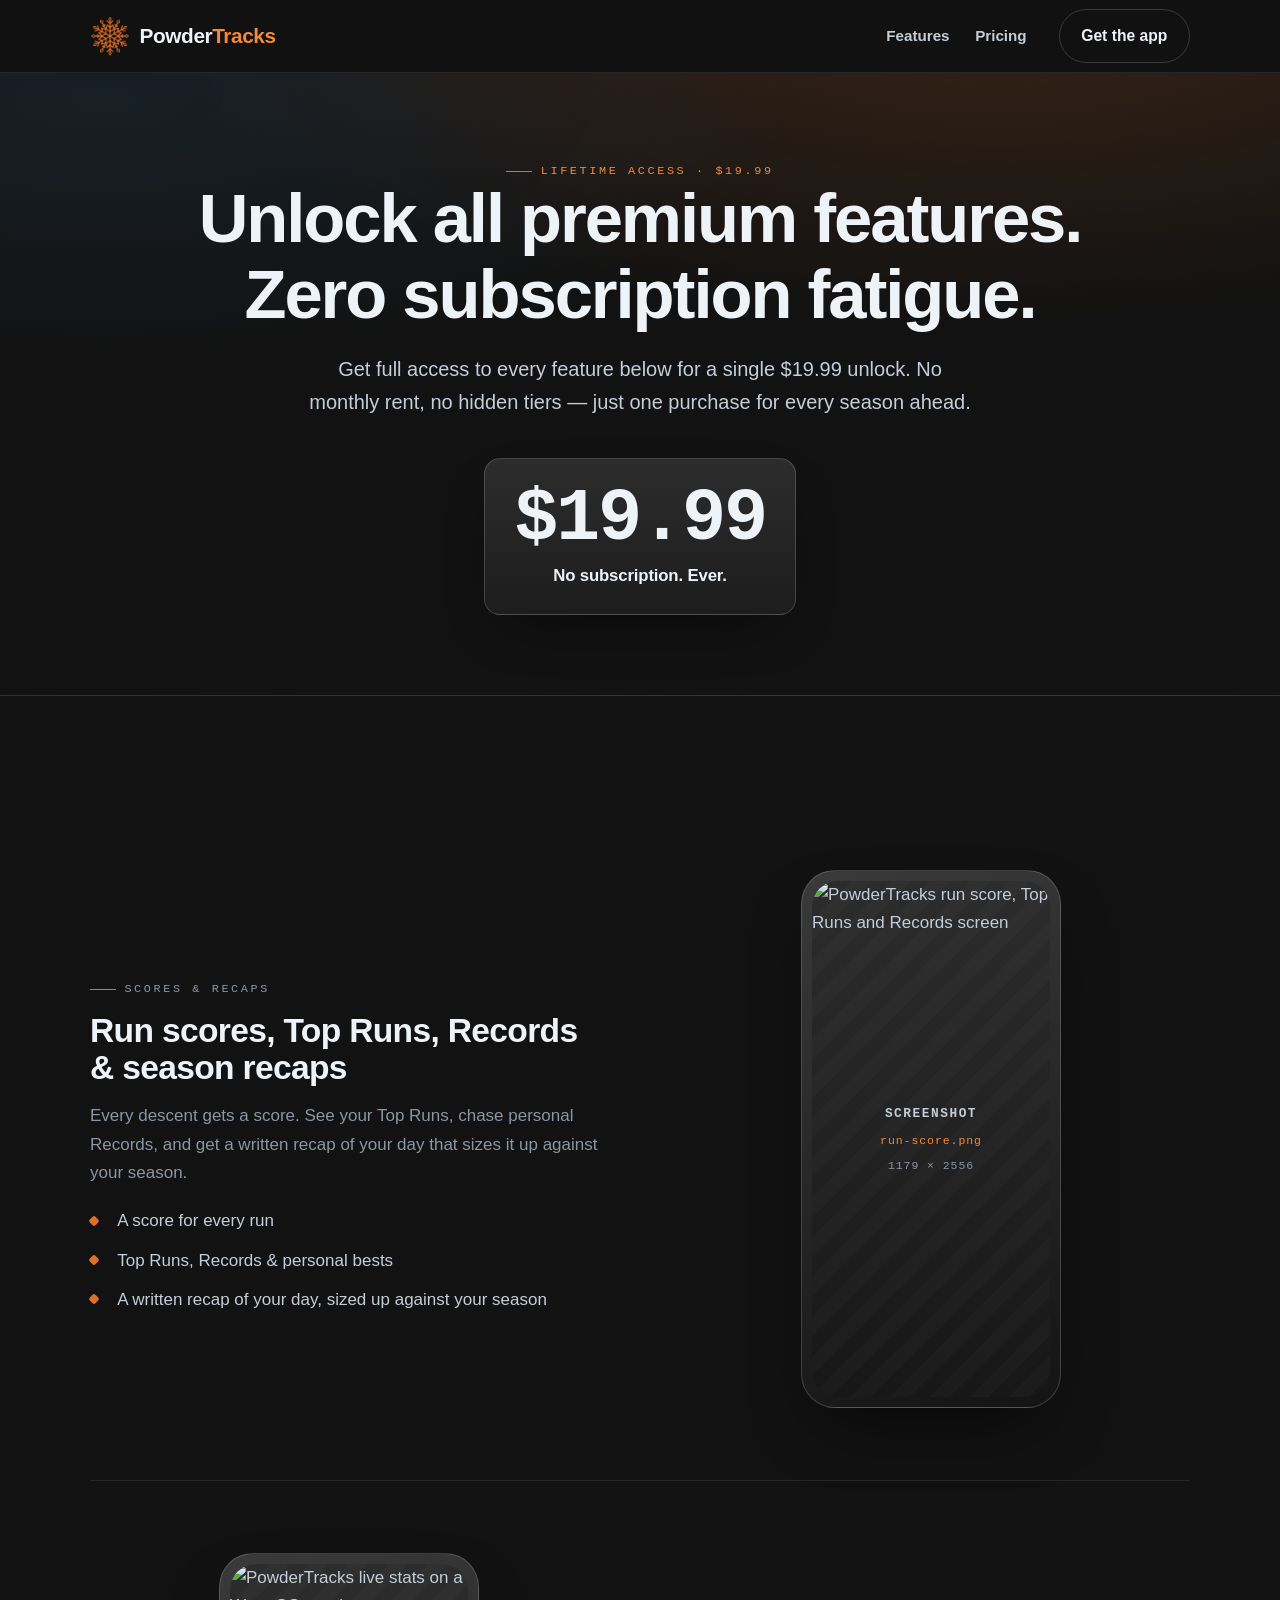
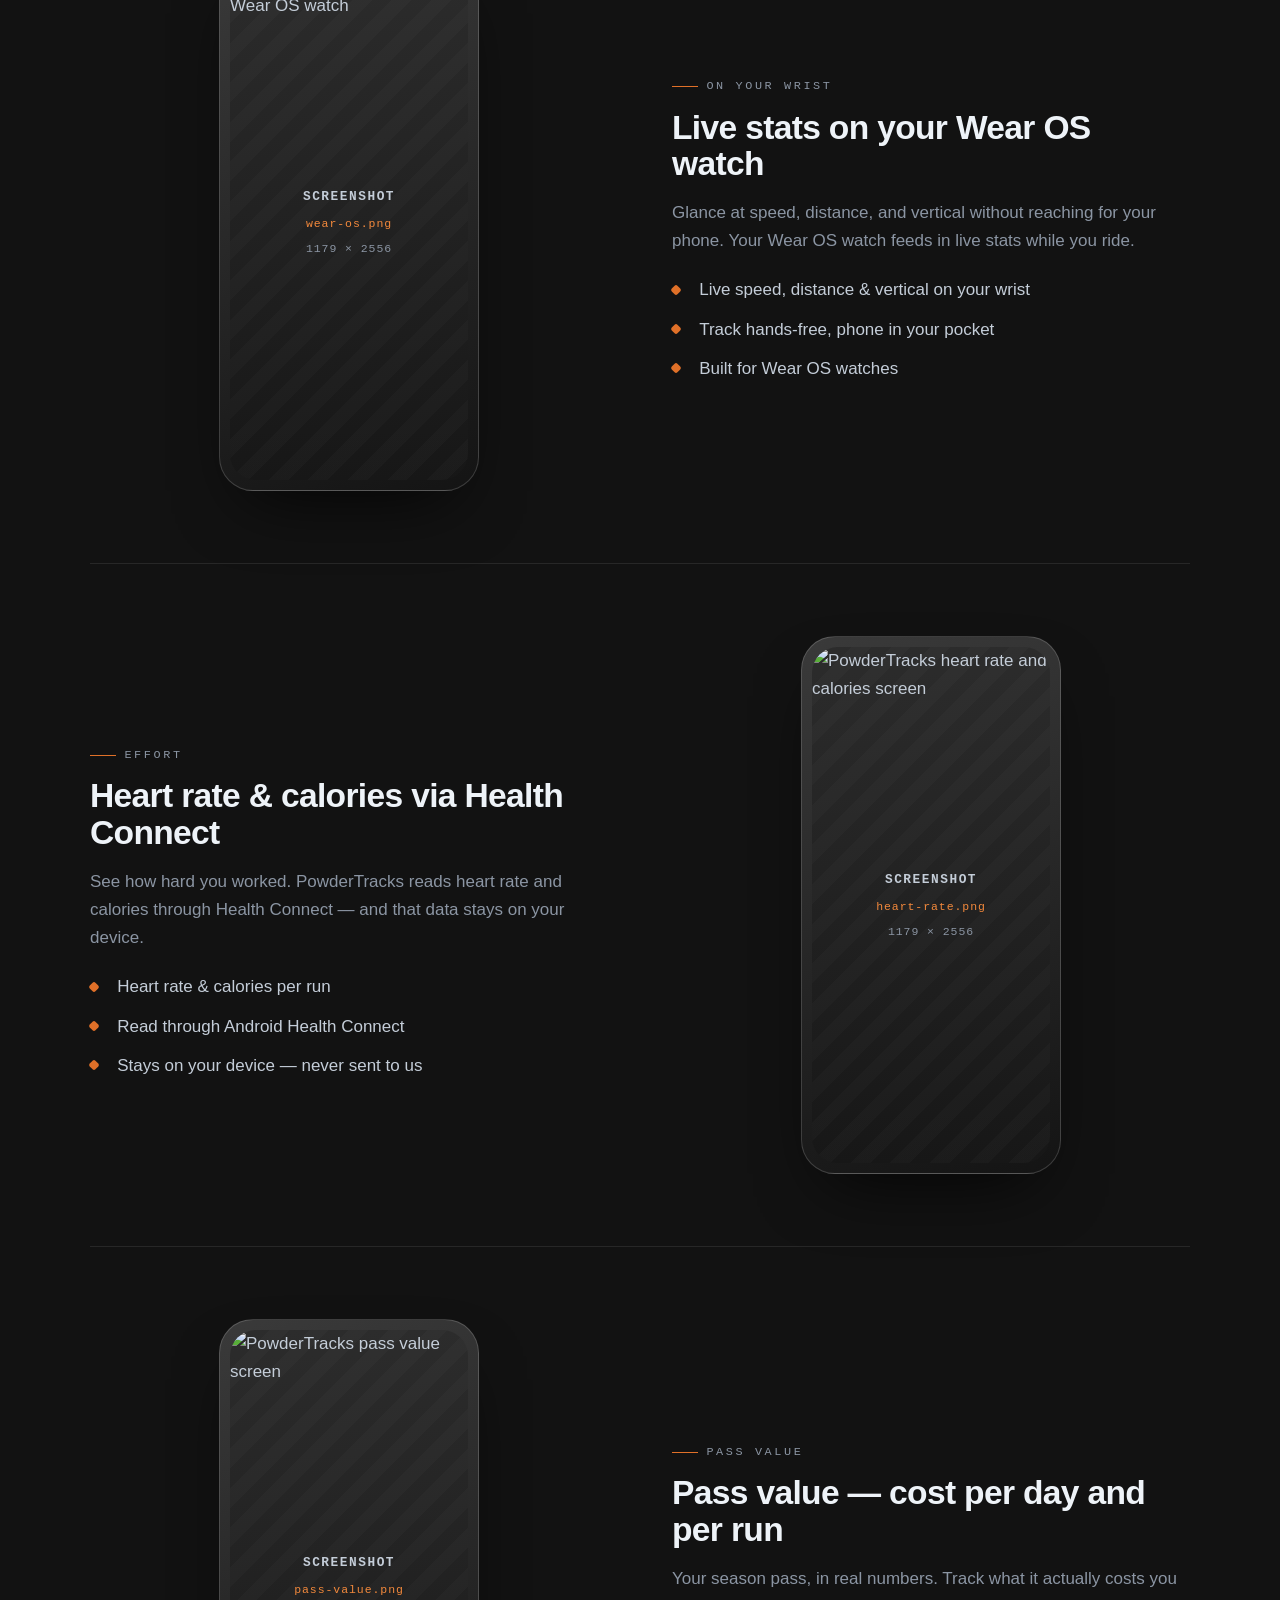
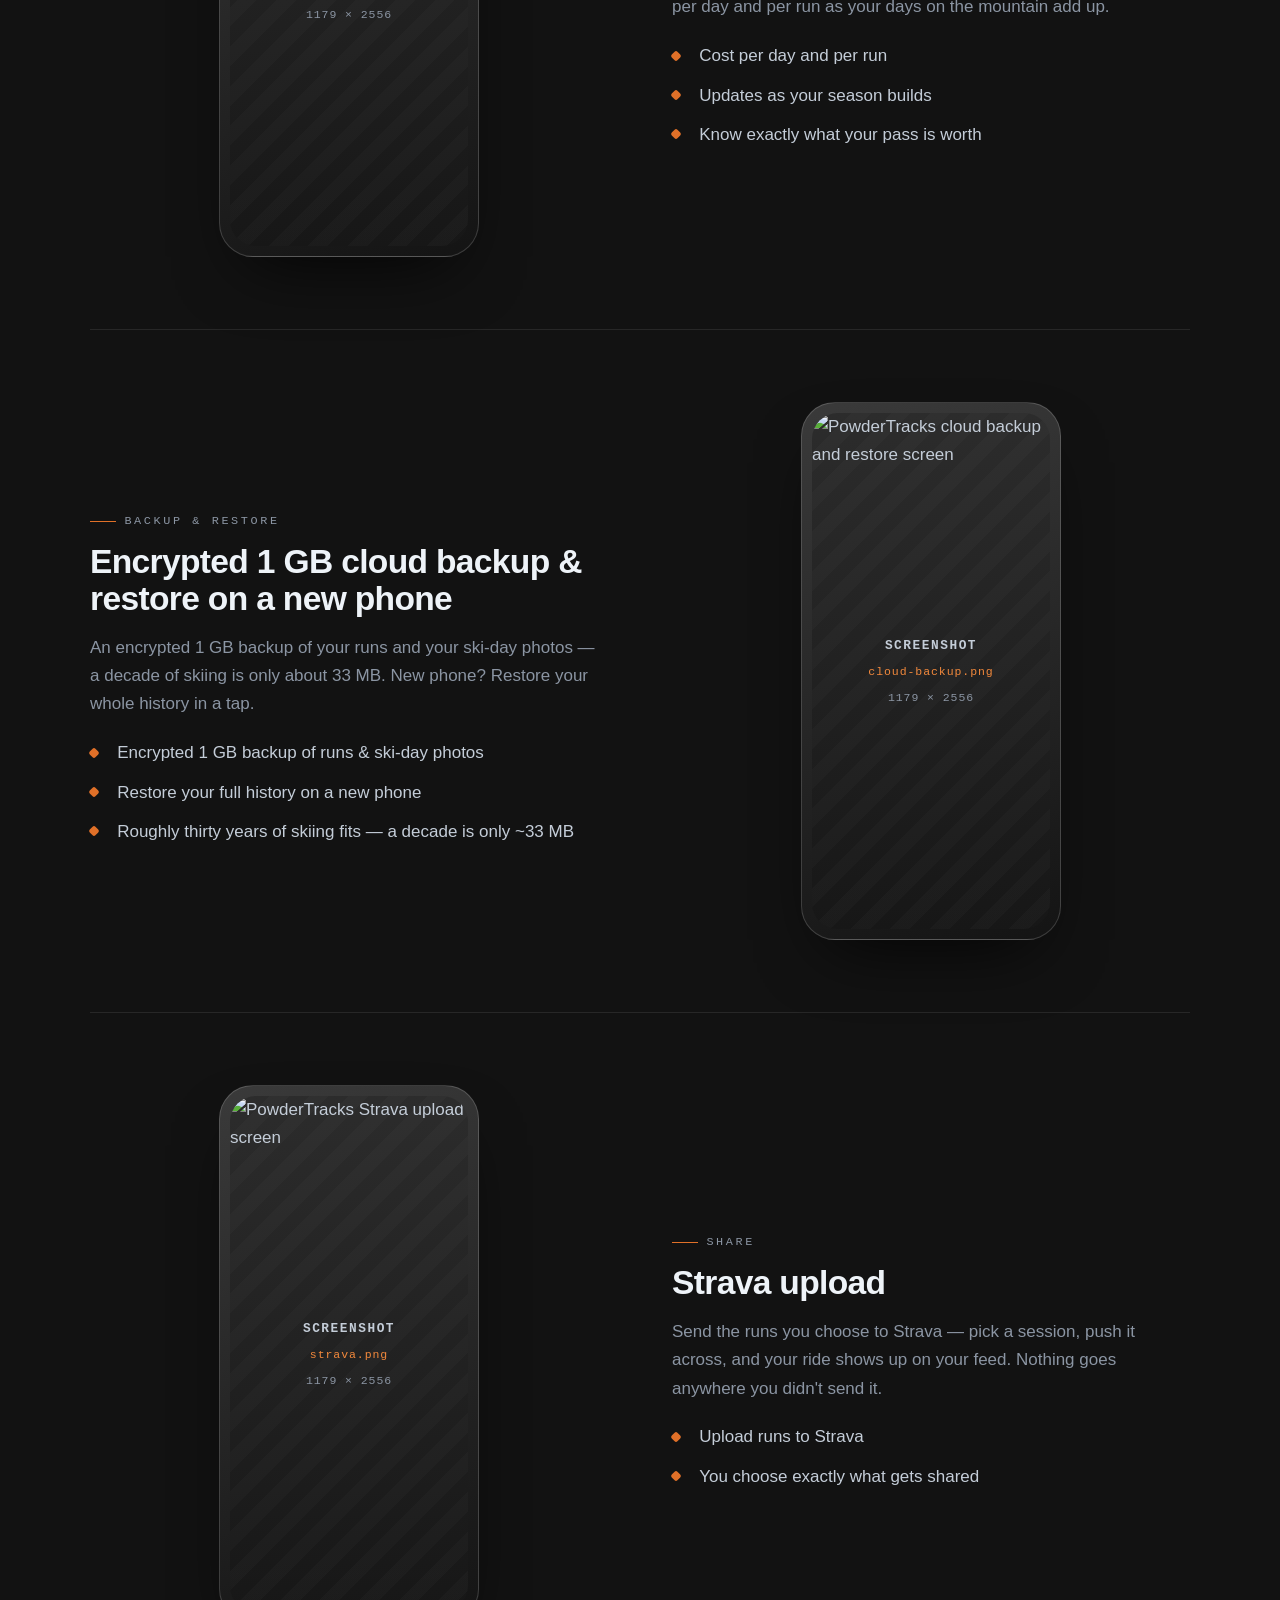
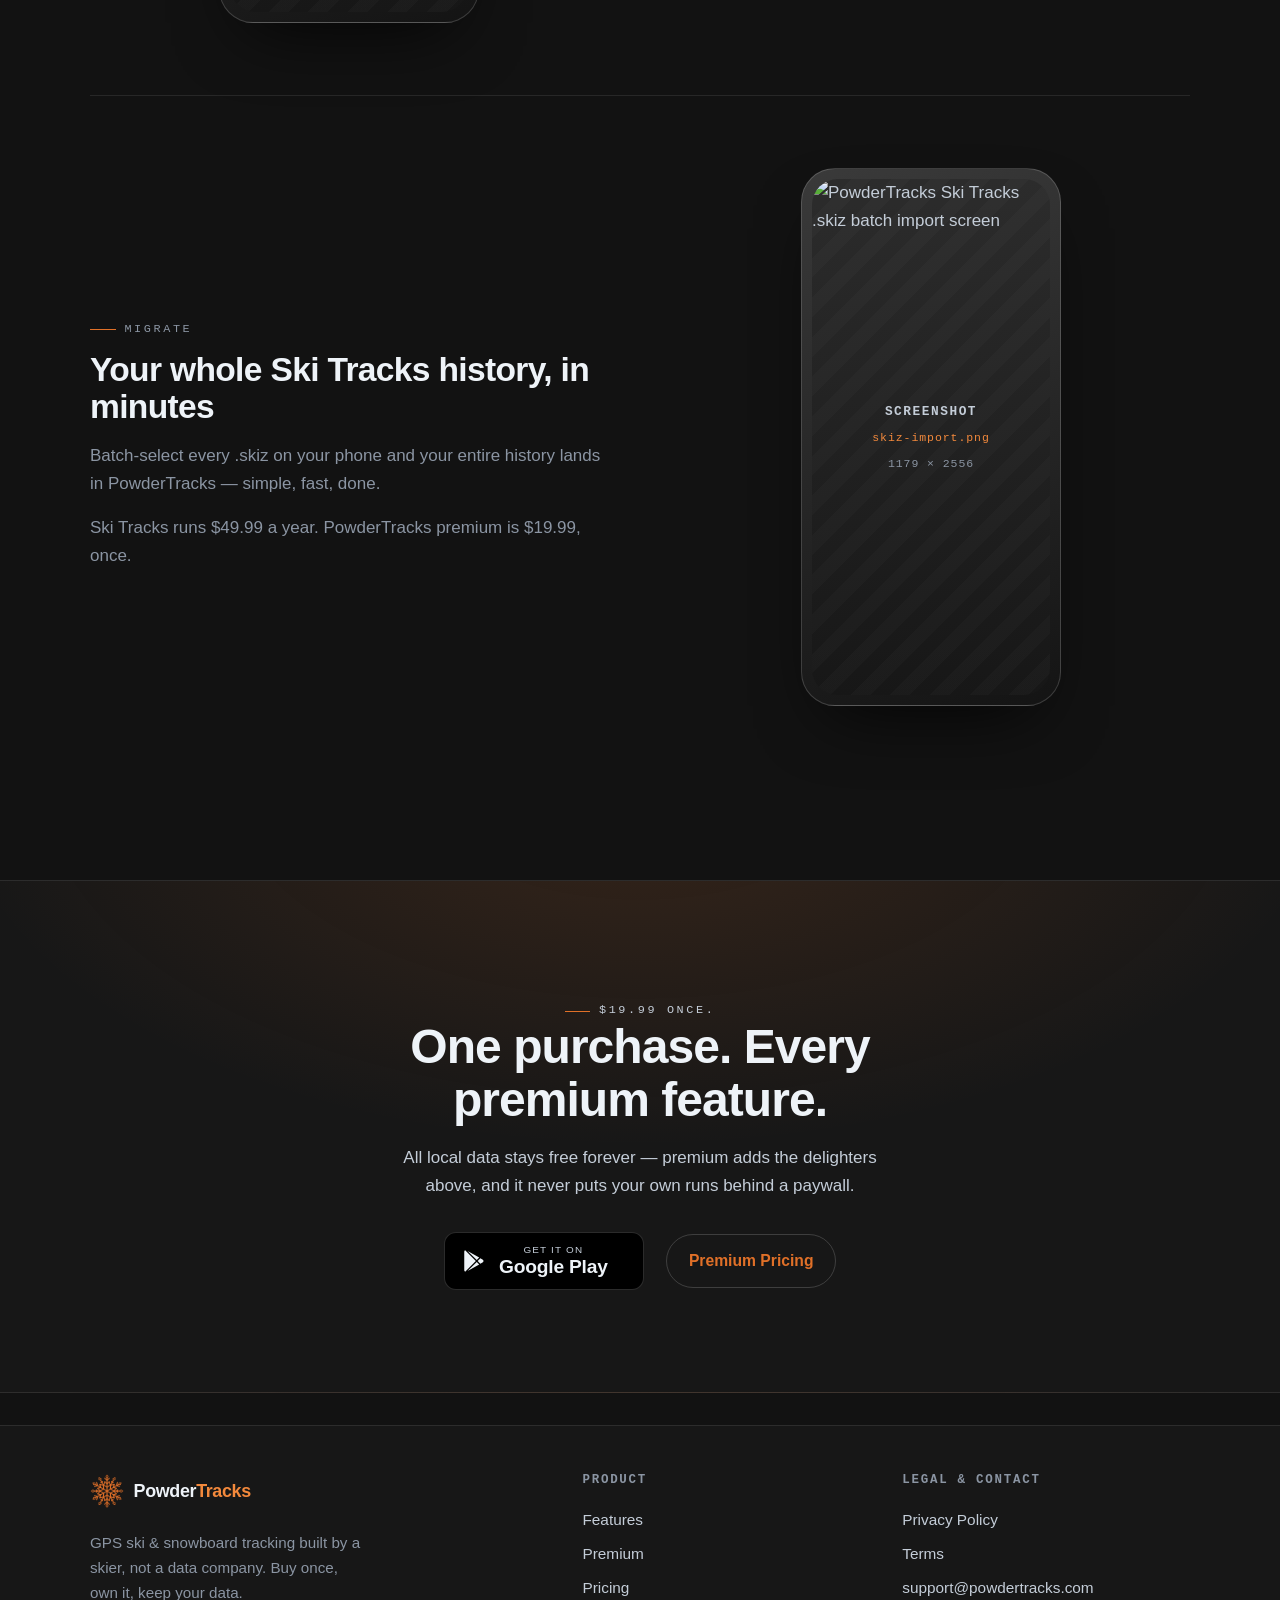
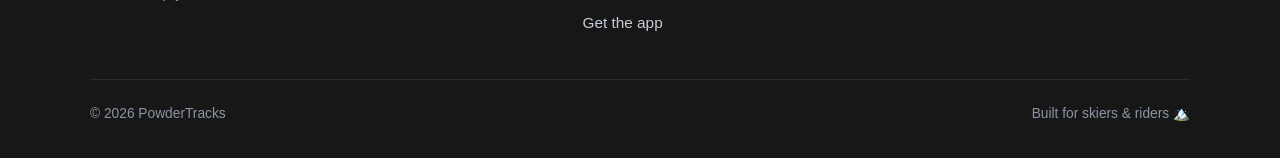
==== commit b5302430: "chore: organize images into brand/social/screenshots subfolders; wire in real screenshots - images/ " ====
--- a/premium.html
+++ b/premium.html
@@ -7,13 +7,13 @@
   <meta name="description" content="Everything PowderTracks Premium adds — scores, Wear OS stats, heart rate, pass value, encrypted cloud backup, and Strava — all part of the single $19.99 purchase. No subscription, ever.">
   <meta name="theme-color" content="#121212">
   <link rel="icon" href="favicon.svg" type="image/svg+xml">
-  <link rel="apple-touch-icon" href="images/logo-256.png">
+  <link rel="apple-touch-icon" href="images/brand/logo-256.png">
   <meta property="og:title" content="Premium — PowderTracks · everything in the one-time $19.99">
   <meta property="og:description" content="Scores, Wear OS stats, heart rate, pass value, cloud backup, and Strava — all in the single $19.99 purchase. No subscription, ever.">
   <meta property="og:type" content="website">
-  <meta property="og:image" content="images/og-cover.png">
+  <meta property="og:image" content="images/social/og-cover.png">
   <meta name="twitter:card" content="summary_large_image">
-  <meta name="twitter:image" content="images/og-cover.png">
+  <meta name="twitter:image" content="images/social/og-cover.png">
   <link rel="stylesheet" href="styles.css">
 </head>
 <body>
@@ -21,7 +21,7 @@
   <header class="site-header">
     <div class="wrap">
       <a class="brand" href="index.html">
-        <img src="images/snowflake_orange_176.png" alt="" width="34" height="34">
+        <img src="images/brand/snowflake_orange_176.png" alt="" width="34" height="34">
         <span>Powder<b>Tracks</b></span>
       </a>
       <nav class="header-nav" aria-label="Primary">
@@ -69,8 +69,8 @@
           <div class="feature-media">
             <div class="phone">
               <div class="phone-screen">
-                <!-- TODO: drop in real 1179×2556 PNG at images/screens/run-score.png -->
-                <img src="images/screens/run-score.png" alt="PowderTracks run score, Top Runs and Records screen" width="1179" height="2556" loading="lazy">
+                <!-- TODO: drop in real 1179×2556 PNG at images/screenshots/run-score.png -->
+                <img src="images/screenshots/run-score.png" alt="PowderTracks run score, Top Runs and Records screen" width="1179" height="2556" loading="lazy">
                 <div class="ph-label" aria-hidden="true"><b>Screenshot</b><span>run-score.png</span>1179 × 2556</div>
               </div>
             </div>
@@ -92,8 +92,8 @@
           <div class="feature-media">
             <div class="phone">
               <div class="phone-screen">
-                <!-- TODO: drop in real 1179×2556 PNG at images/screens/wear-os.png -->
-                <img src="images/screens/wear-os.png" alt="PowderTracks live stats on a Wear OS watch" width="1179" height="2556" loading="lazy">
+                <!-- TODO: drop in real 1179×2556 PNG at images/screenshots/wear-os.png -->
+                <img src="images/screenshots/wear-os.png" alt="PowderTracks live stats on a Wear OS watch" width="1179" height="2556" loading="lazy">
                 <div class="ph-label" aria-hidden="true"><b>Screenshot</b><span>wear-os.png</span>1179 × 2556</div>
               </div>
             </div>
@@ -115,8 +115,8 @@
           <div class="feature-media">
             <div class="phone">
               <div class="phone-screen">
-                <!-- TODO: drop in real 1179×2556 PNG at images/screens/heart-rate.png -->
-                <img src="images/screens/heart-rate.png" alt="PowderTracks heart rate and calories screen" width="1179" height="2556" loading="lazy">
+                <!-- TODO: drop in real 1179×2556 PNG at images/screenshots/heart-rate.png -->
+                <img src="images/screenshots/heart-rate.png" alt="PowderTracks heart rate and calories screen" width="1179" height="2556" loading="lazy">
                 <div class="ph-label" aria-hidden="true"><b>Screenshot</b><span>heart-rate.png</span>1179 × 2556</div>
               </div>
             </div>
@@ -138,8 +138,8 @@
           <div class="feature-media">
             <div class="phone">
               <div class="phone-screen">
-                <!-- TODO: drop in real 1179×2556 PNG at images/screens/pass-value.png -->
-                <img src="images/screens/pass-value.png" alt="PowderTracks pass value screen" width="1179" height="2556" loading="lazy">
+                <!-- TODO: drop in real 1179×2556 PNG at images/screenshots/pass-value.png -->
+                <img src="images/screenshots/pass-value.png" alt="PowderTracks pass value screen" width="1179" height="2556" loading="lazy">
                 <div class="ph-label" aria-hidden="true"><b>Screenshot</b><span>pass-value.png</span>1179 × 2556</div>
               </div>
             </div>
@@ -161,8 +161,8 @@
           <div class="feature-media">
             <div class="phone">
               <div class="phone-screen">
-                <!-- TODO: drop in real 1179×2556 PNG at images/screens/cloud-backup.png -->
-                <img src="images/screens/cloud-backup.png" alt="PowderTracks cloud backup and restore screen" width="1179" height="2556" loading="lazy">
+                <!-- TODO: drop in real 1179×2556 PNG at images/screenshots/cloud-backup.png -->
+                <img src="images/screenshots/cloud-backup.png" alt="PowderTracks cloud backup and restore screen" width="1179" height="2556" loading="lazy">
                 <div class="ph-label" aria-hidden="true"><b>Screenshot</b><span>cloud-backup.png</span>1179 × 2556</div>
               </div>
             </div>
@@ -183,8 +183,8 @@
           <div class="feature-media">
             <div class="phone">
               <div class="phone-screen">
-                <!-- TODO: drop in real 1179×2556 PNG at images/screens/strava.png -->
-                <img src="images/screens/strava.png" alt="PowderTracks Strava upload screen" width="1179" height="2556" loading="lazy">
+                <!-- TODO: drop in real 1179×2556 PNG at images/screenshots/strava.png -->
+                <img src="images/screenshots/strava.png" alt="PowderTracks Strava upload screen" width="1179" height="2556" loading="lazy">
                 <div class="ph-label" aria-hidden="true"><b>Screenshot</b><span>strava.png</span>1179 × 2556</div>
               </div>
             </div>
@@ -202,8 +202,8 @@
           <div class="feature-media">
             <div class="phone">
               <div class="phone-screen">
-                <!-- TODO: drop in real 1179×2556 PNG at images/screens/skiz-import.png -->
-                <img src="images/screens/skiz-import.png" alt="PowderTracks Ski Tracks .skiz batch import screen" width="1179" height="2556" loading="lazy">
+                <!-- TODO: drop in real 1179×2556 PNG at images/screenshots/skiz-import.png -->
+                <img src="images/screenshots/skiz-import.png" alt="PowderTracks Ski Tracks .skiz batch import screen" width="1179" height="2556" loading="lazy">
                 <div class="ph-label" aria-hidden="true"><b>Screenshot</b><span>skiz-import.png</span>1179 × 2556</div>
               </div>
             </div>
@@ -236,7 +236,7 @@
       <div class="footer-grid">
         <div class="footer-brand">
           <a class="brand" href="index.html">
-            <img src="images/snowflake_orange_176.png" alt="" width="30" height="30">
+            <img src="images/brand/snowflake_orange_176.png" alt="" width="30" height="30">
             <span>Powder<b>Tracks</b></span>
           </a>
           <p>GPS ski &amp; snowboard tracking built by a skier, not a data company. Buy once, own it, keep your data.</p>
--- a/styles.css
+++ b/styles.css
@@ -144,7 +144,7 @@
   display: flex;
   align-items: center;
   gap: 1rem;
-  height: 64px;
+  height: 72px;
 }
 .brand {
   display: inline-flex;
@@ -158,6 +158,9 @@
 .brand:hover { color: var(--snow); }
 .brand img { width: 34px; height: auto; }
 .brand b { color: var(--orange-2); font-weight: 800; }
+/* Header brand gets more presence (footer brand stays at base size) */
+.site-header .brand { font-size: 1.3rem; }
+.site-header .brand img { width: 40px; }
 .header-nav { margin-left: auto; display: flex; align-items: center; gap: 1.6rem; }
 .header-nav .link { color: var(--snow-dim); font-weight: 600; font-size: .95rem; }
 .header-nav .link:hover { color: var(--snow); }
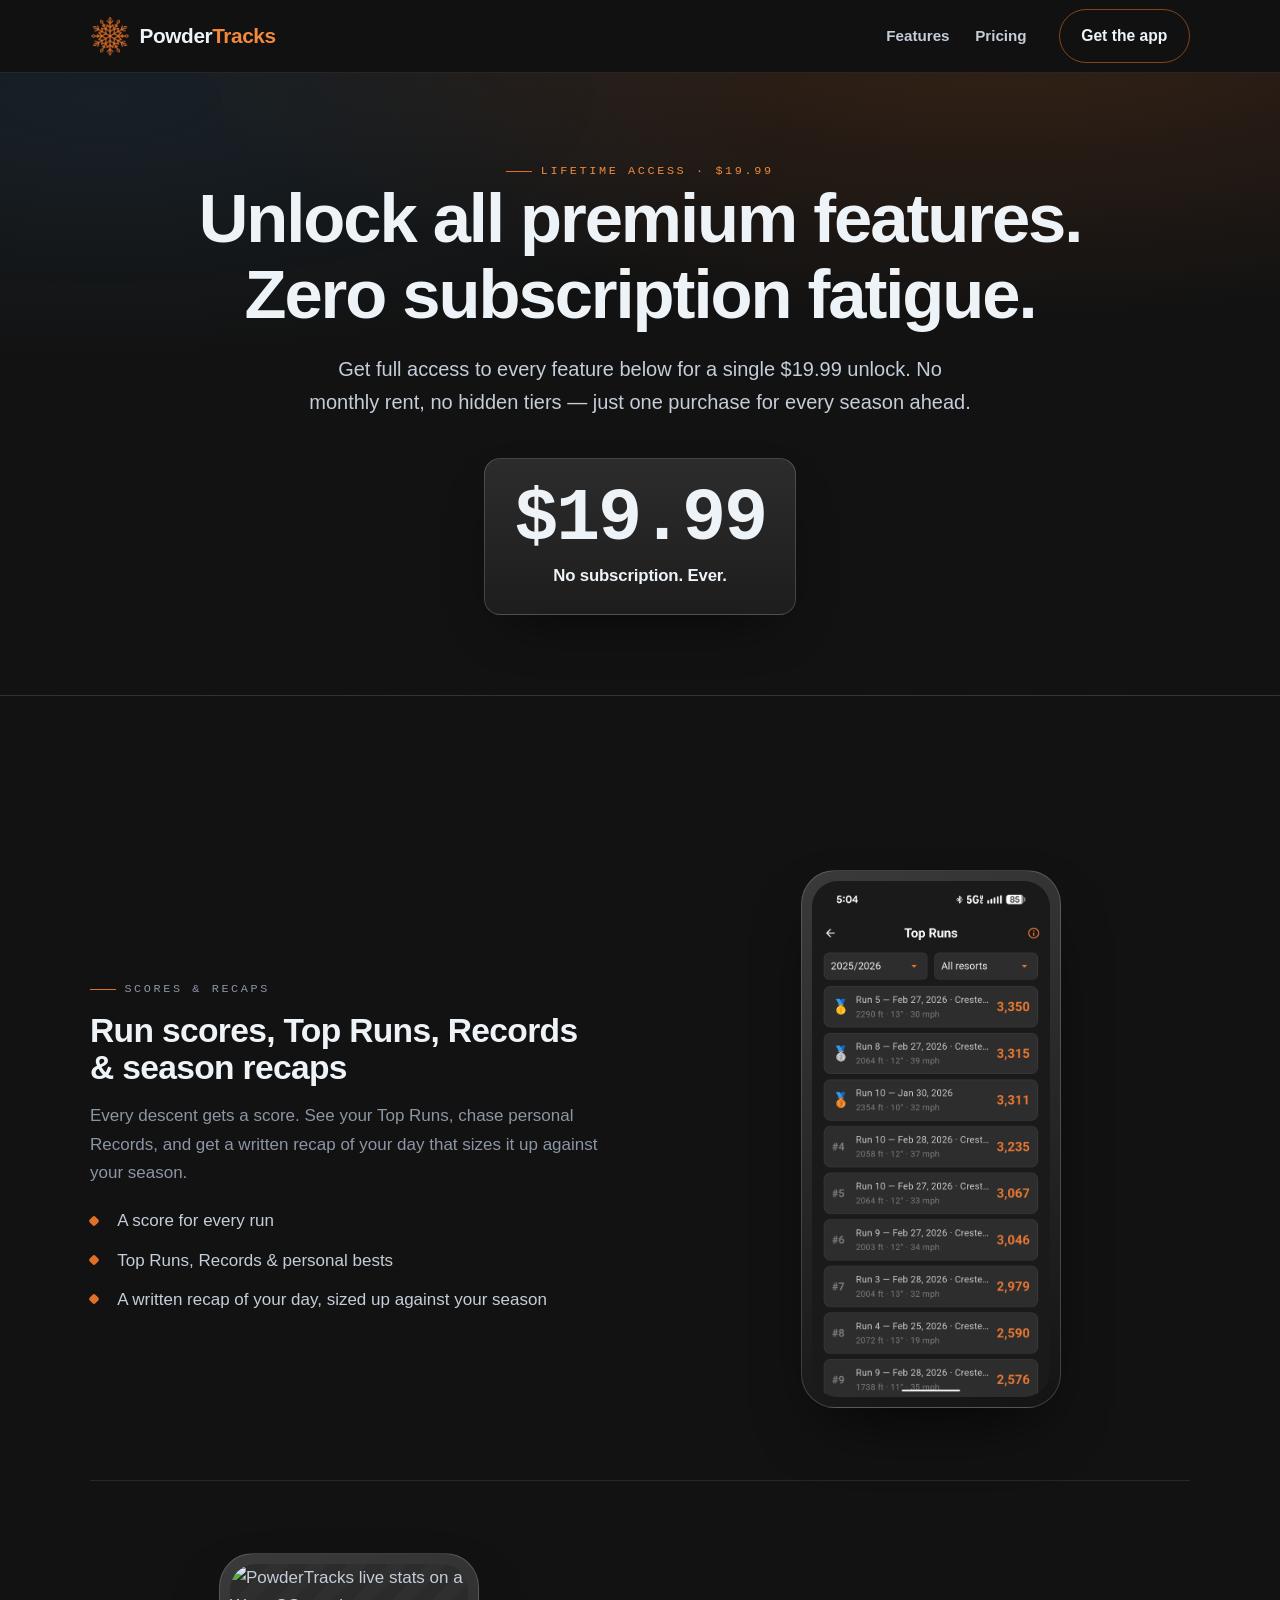
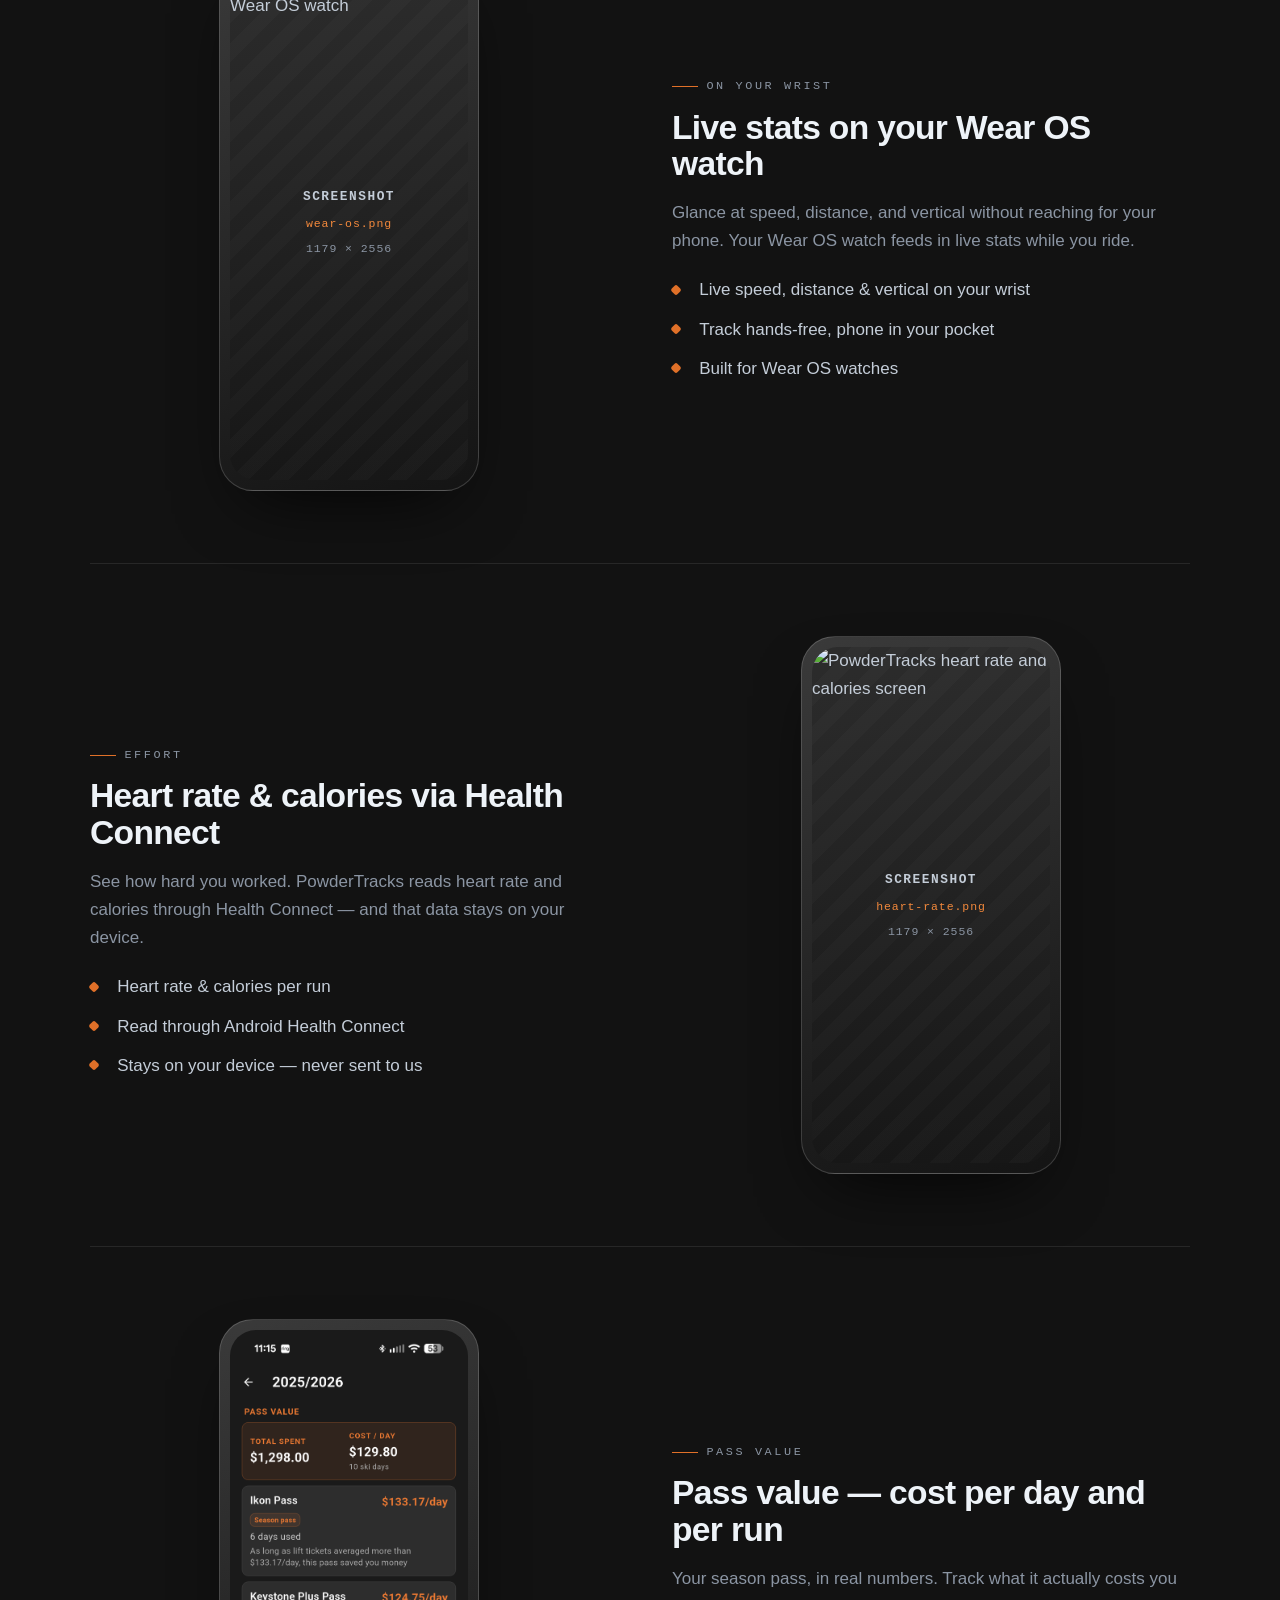
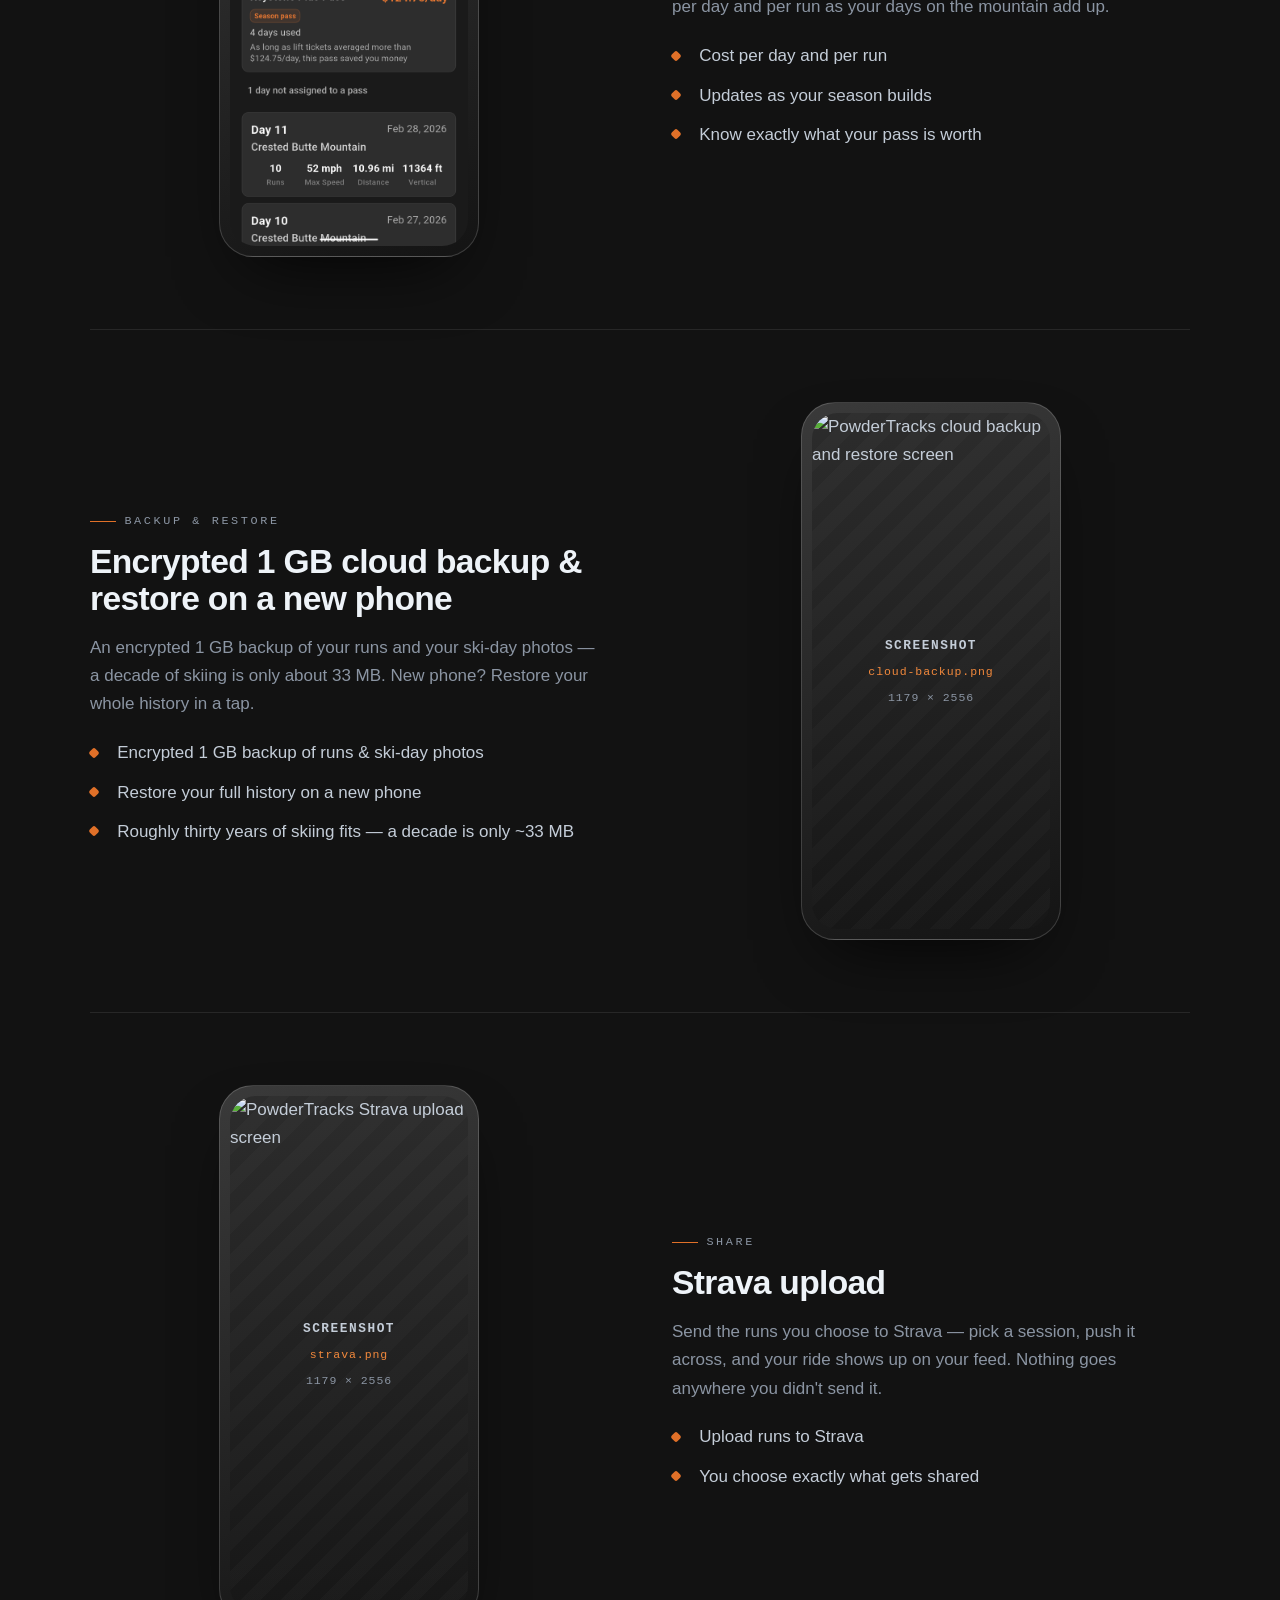
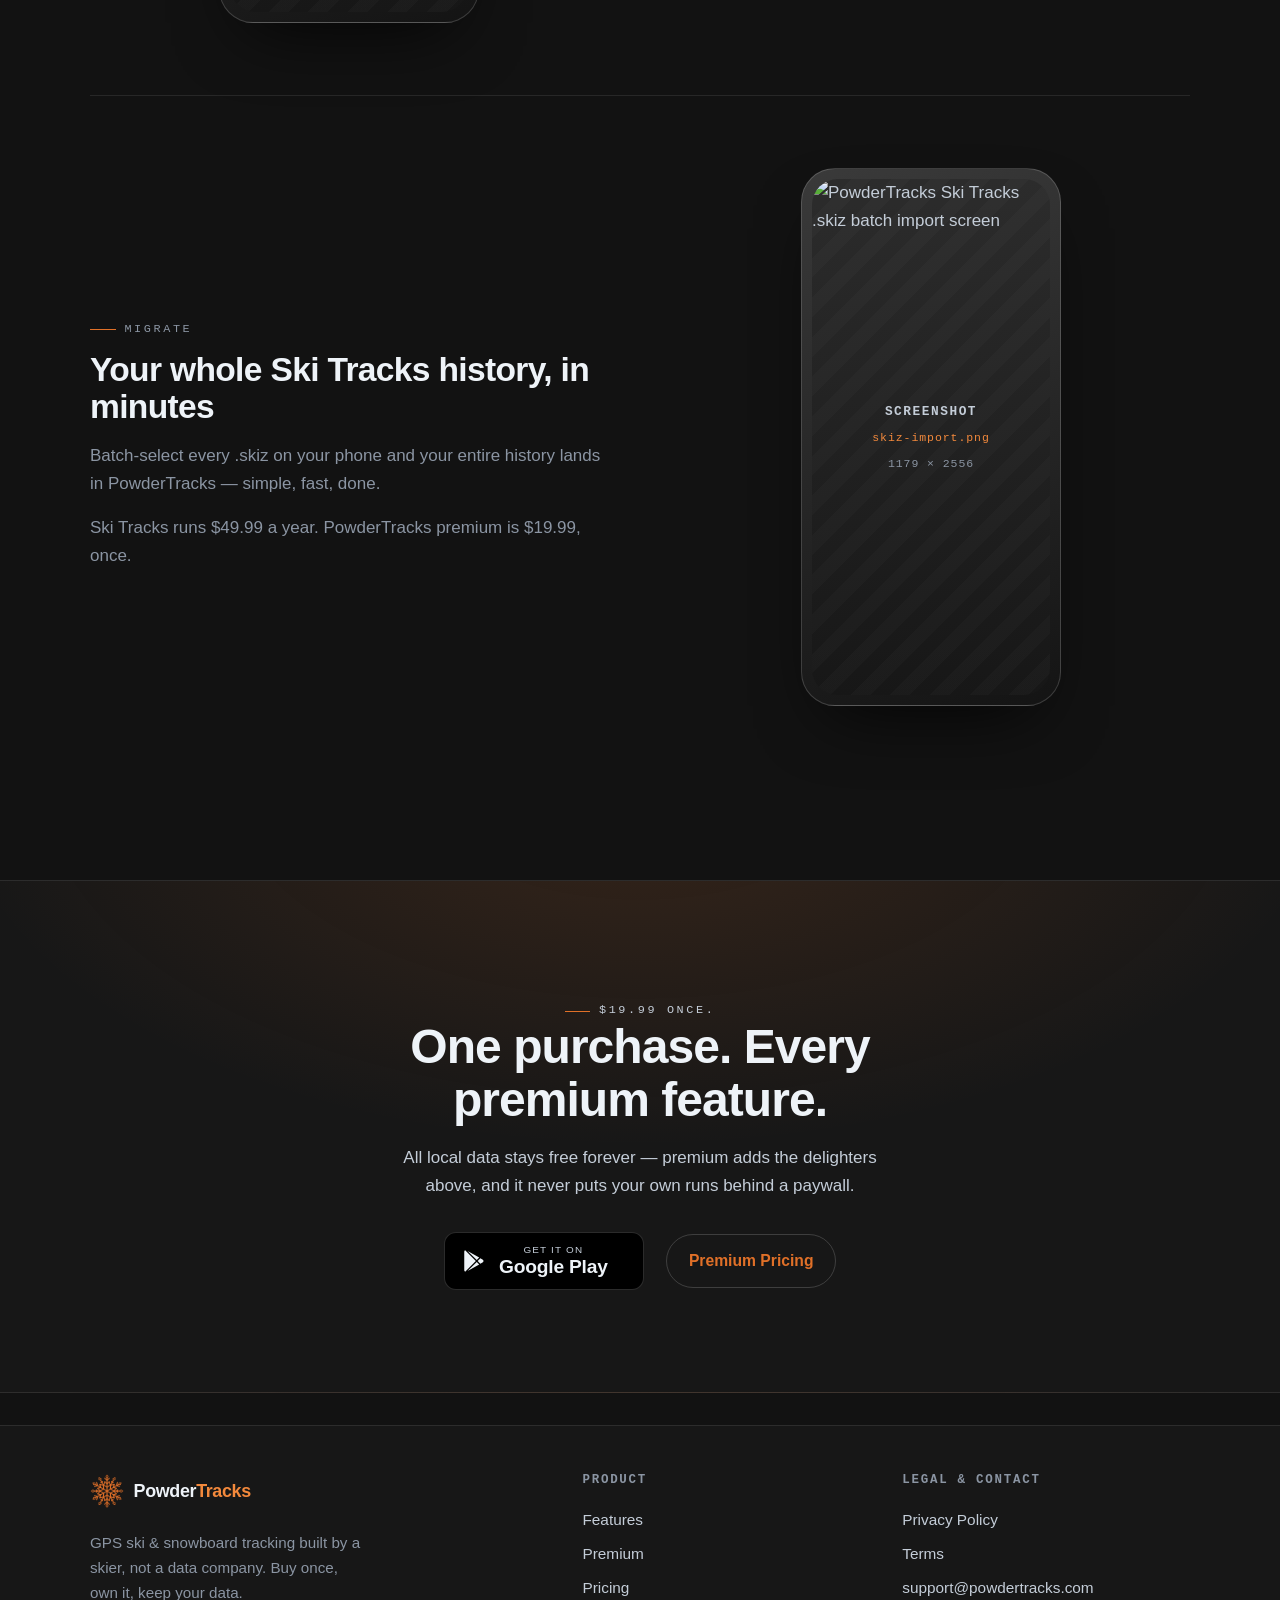
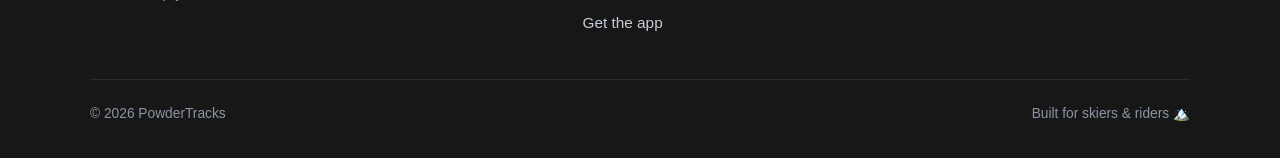
==== commit 6a2ac6cd: "feat: wire in new screenshots + fix history->season_history rename - new real screenshots: import-ex" ====
--- a/premium.html
+++ b/premium.html
@@ -69,9 +69,7 @@
           <div class="feature-media">
             <div class="phone">
               <div class="phone-screen">
-                <!-- TODO: drop in real 1179×2556 PNG at images/screenshots/run-score.png -->
-                <img src="images/screenshots/run-score.png" alt="PowderTracks run score, Top Runs and Records screen" width="1179" height="2556" loading="lazy">
-                <div class="ph-label" aria-hidden="true"><b>Screenshot</b><span>run-score.png</span>1179 × 2556</div>
+                <img src="images/screenshots/top-runs.png" alt="PowderTracks run score, Top Runs and Records screen" width="1179" height="2556" loading="lazy">
               </div>
             </div>
           </div>
@@ -138,9 +136,7 @@
           <div class="feature-media">
             <div class="phone">
               <div class="phone-screen">
-                <!-- TODO: drop in real 1179×2556 PNG at images/screenshots/pass-value.png -->
                 <img src="images/screenshots/pass-value.png" alt="PowderTracks pass value screen" width="1179" height="2556" loading="lazy">
-                <div class="ph-label" aria-hidden="true"><b>Screenshot</b><span>pass-value.png</span>1179 × 2556</div>
               </div>
             </div>
           </div>
--- a/styles.css
+++ b/styles.css
@@ -121,7 +121,7 @@
 .btn-ghost {
   background: transparent;
   color: var(--snow);
-  border-color: var(--line-strong);
+  border-color: rgba(224, 112, 40, .55);   /* muted brand orange — visible at rest */
 }
 .btn-ghost:hover { color: var(--snow); border-color: var(--orange); transform: translateY(-1px); }
 .btn-outline {
@@ -456,6 +456,16 @@
 }
 .phone-screen .ph-label b { color: var(--snow-dim); font-size: .8rem; letter-spacing: .12em; text-transform: uppercase; }
 .phone-screen .ph-label span { color: var(--orange-2); }
+
+/* Free-standing share card (not a phone frame) — used by the share-card row */
+.share-card { display: grid; place-items: center; }
+.share-card img {
+  width: min(240px, 62vw);
+  height: auto;
+  border-radius: 20px;
+  box-shadow: 0 30px 70px -28px rgba(0, 0, 0, .9);
+  transform: rotate(-2deg);
+}
 
 /* Free vs Premium ------------------------------------------------ */
 .tiers {
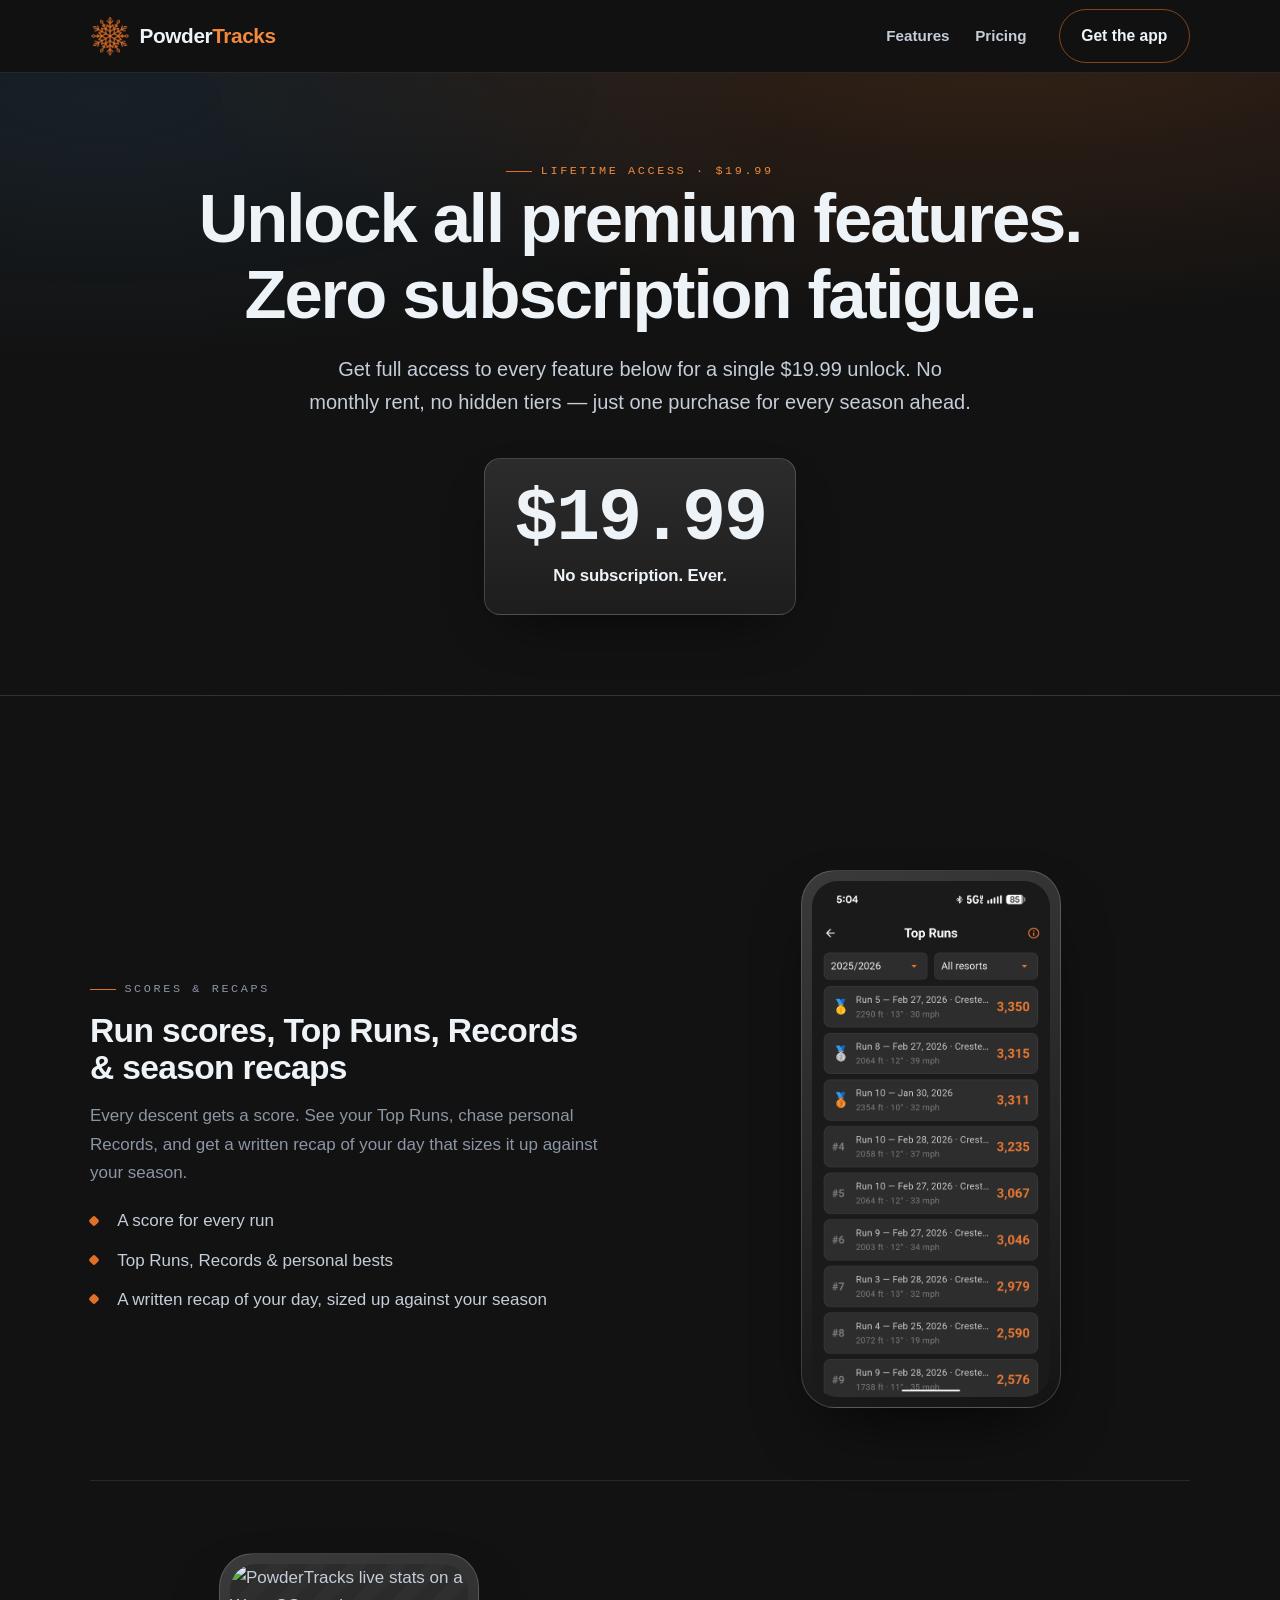
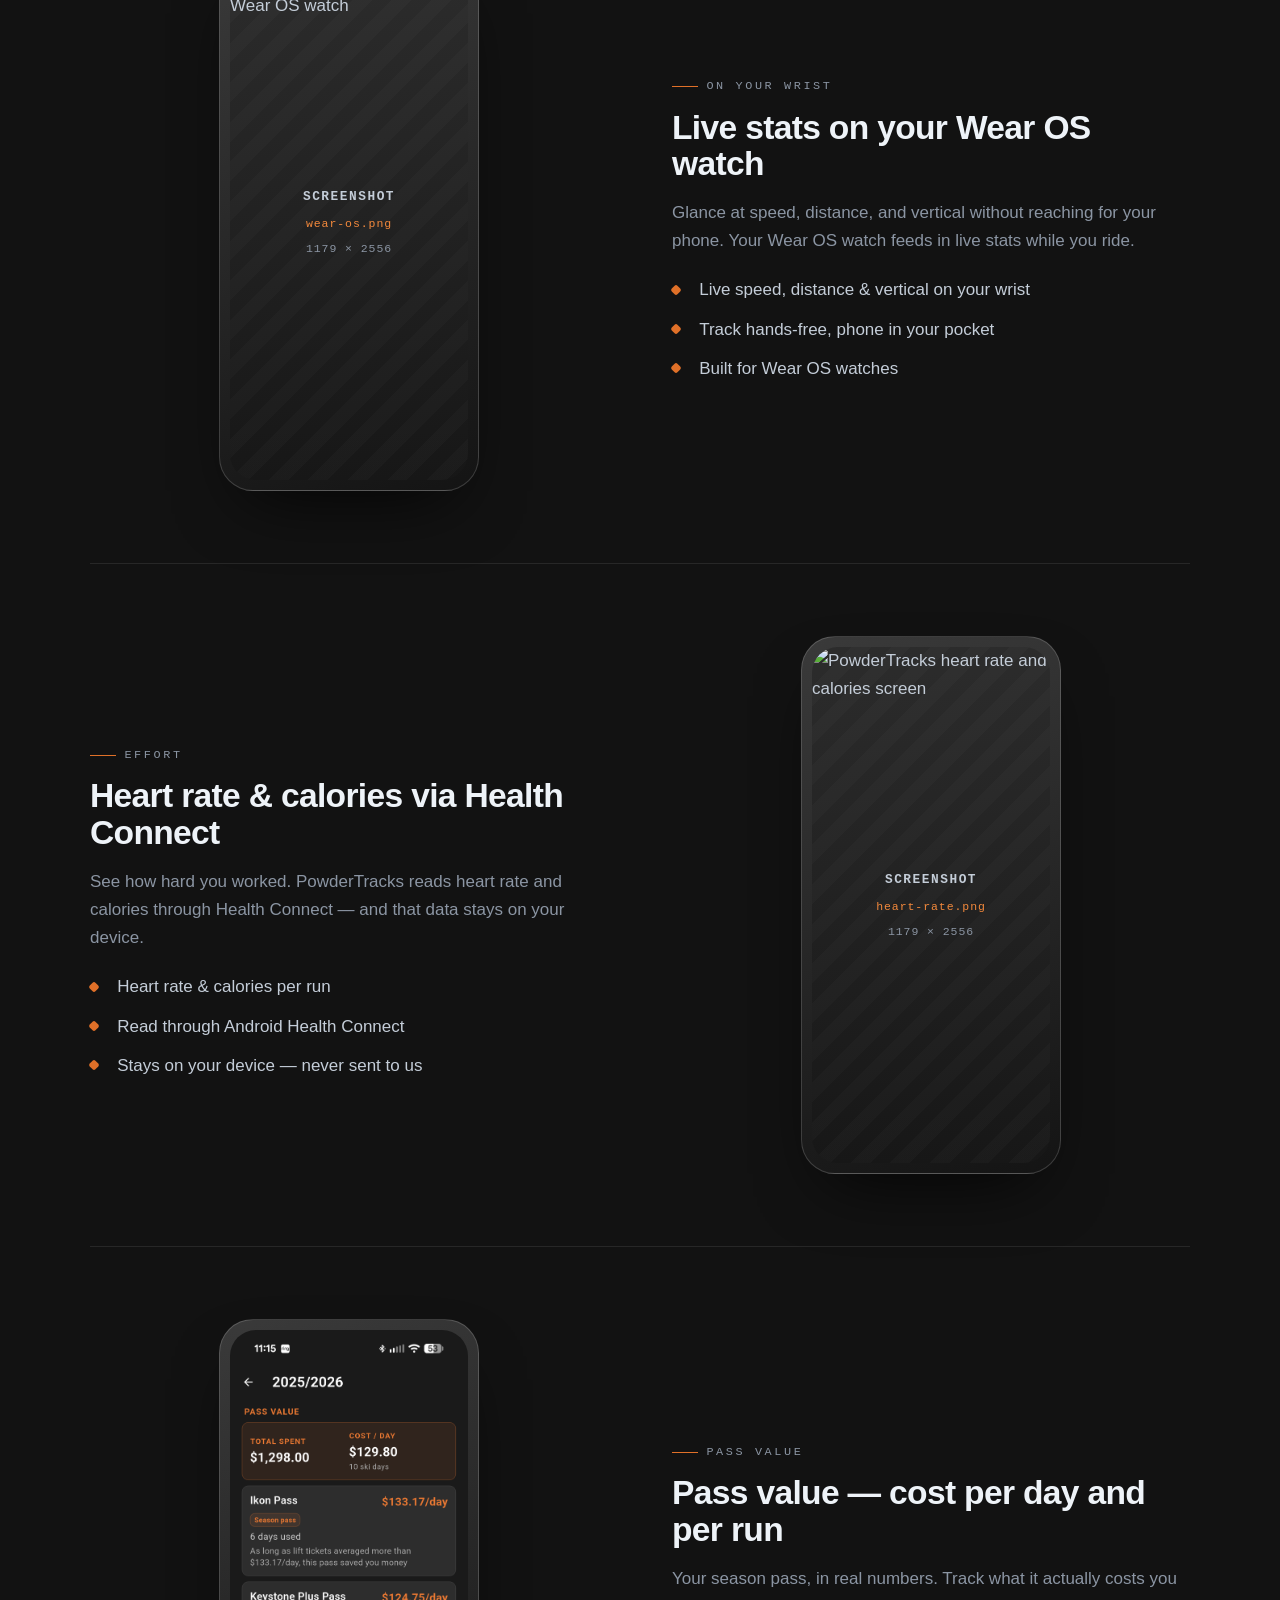
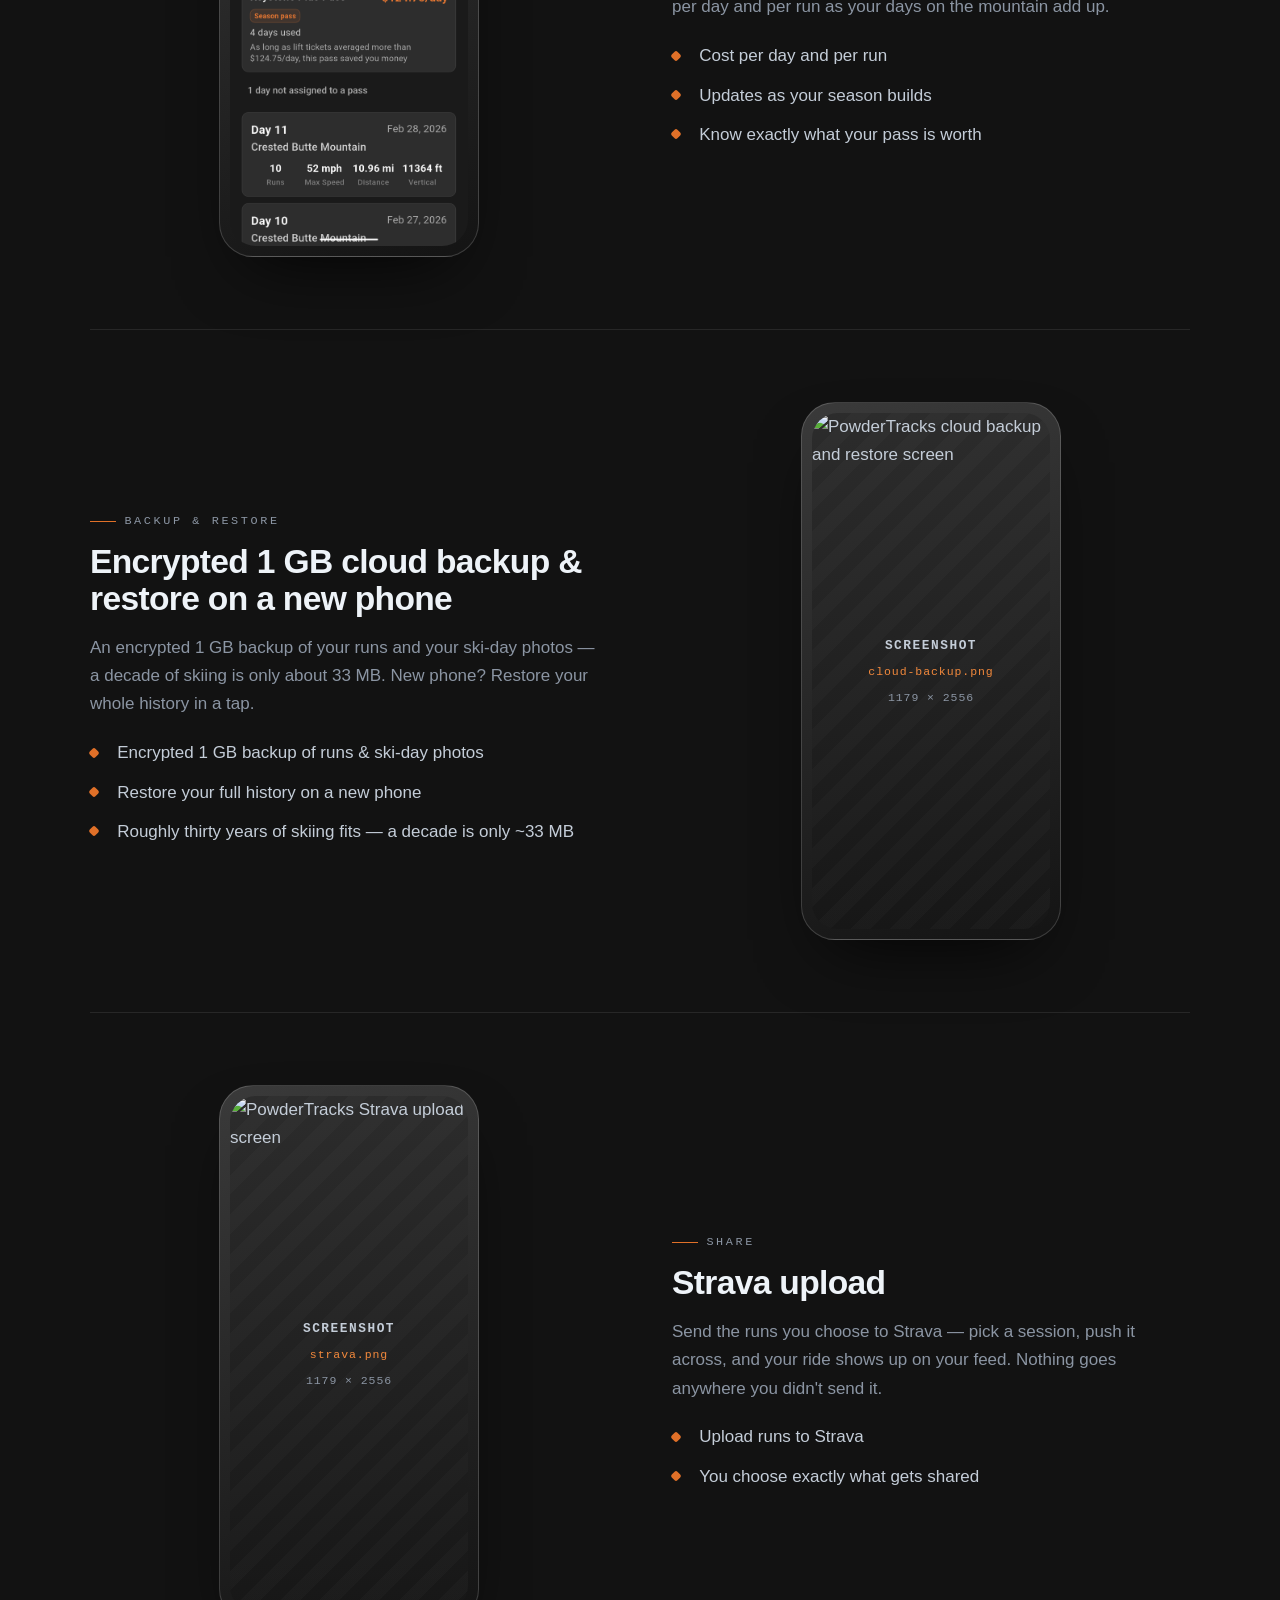
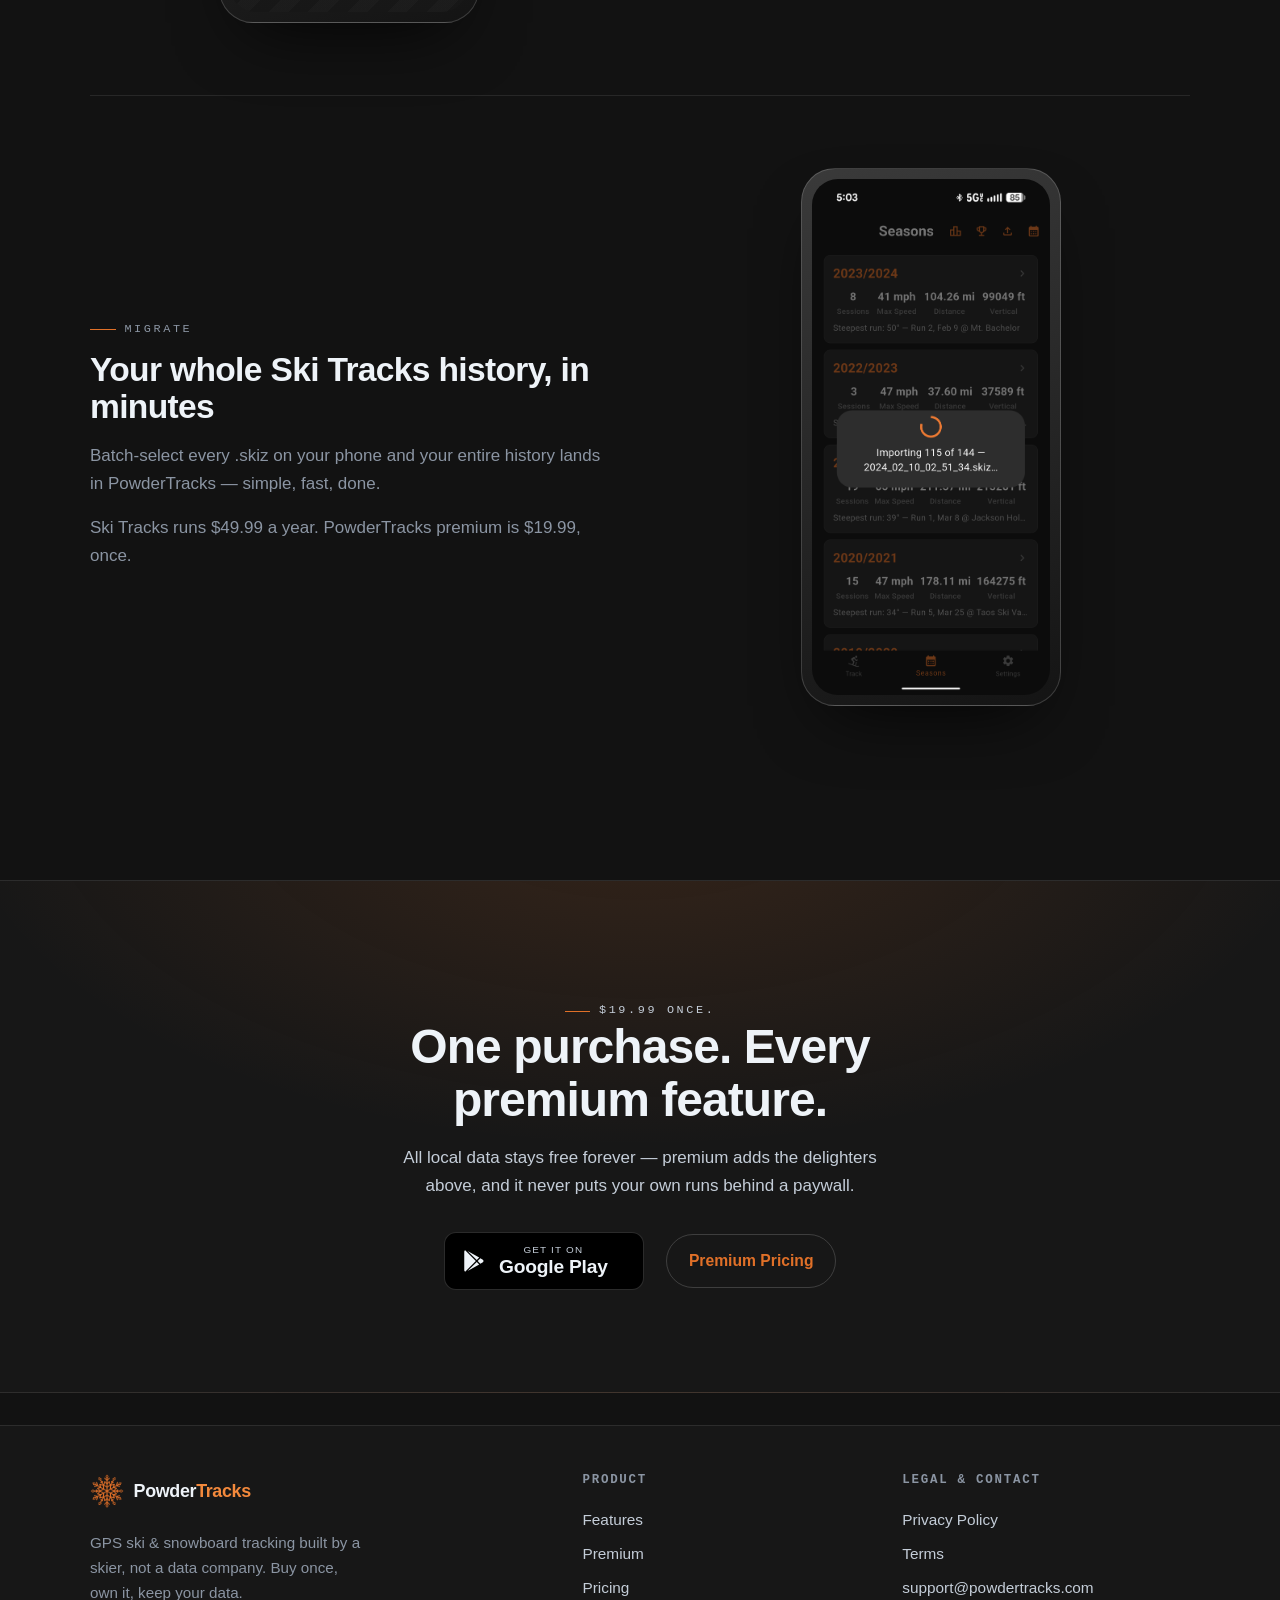
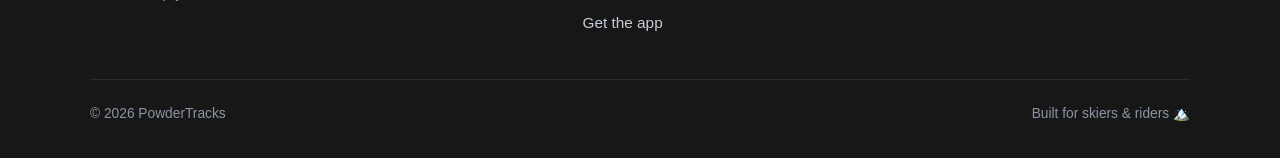
==== commit 2124e6b0: "chore: split screenshots into free/ and premium/ subfolders; import/export is premium - screenshots " ====
--- a/premium.html
+++ b/premium.html
@@ -69,7 +69,7 @@
           <div class="feature-media">
             <div class="phone">
               <div class="phone-screen">
-                <img src="images/screenshots/top-runs.png" alt="PowderTracks run score, Top Runs and Records screen" width="1179" height="2556" loading="lazy">
+                <img src="images/screenshots/premium/top-runs.png" alt="PowderTracks run score, Top Runs and Records screen" width="1179" height="2556" loading="lazy">
               </div>
             </div>
           </div>
@@ -90,8 +90,8 @@
           <div class="feature-media">
             <div class="phone">
               <div class="phone-screen">
-                <!-- TODO: drop in real 1179×2556 PNG at images/screenshots/wear-os.png -->
-                <img src="images/screenshots/wear-os.png" alt="PowderTracks live stats on a Wear OS watch" width="1179" height="2556" loading="lazy">
+                <!-- TODO: drop in real 1179×2556 PNG at images/screenshots/premium/wear-os.png -->
+                <img src="images/screenshots/premium/wear-os.png" alt="PowderTracks live stats on a Wear OS watch" width="1179" height="2556" loading="lazy">
                 <div class="ph-label" aria-hidden="true"><b>Screenshot</b><span>wear-os.png</span>1179 × 2556</div>
               </div>
             </div>
@@ -113,8 +113,8 @@
           <div class="feature-media">
             <div class="phone">
               <div class="phone-screen">
-                <!-- TODO: drop in real 1179×2556 PNG at images/screenshots/heart-rate.png -->
-                <img src="images/screenshots/heart-rate.png" alt="PowderTracks heart rate and calories screen" width="1179" height="2556" loading="lazy">
+                <!-- TODO: drop in real 1179×2556 PNG at images/screenshots/premium/heart-rate.png -->
+                <img src="images/screenshots/premium/heart-rate.png" alt="PowderTracks heart rate and calories screen" width="1179" height="2556" loading="lazy">
                 <div class="ph-label" aria-hidden="true"><b>Screenshot</b><span>heart-rate.png</span>1179 × 2556</div>
               </div>
             </div>
@@ -136,7 +136,7 @@
           <div class="feature-media">
             <div class="phone">
               <div class="phone-screen">
-                <img src="images/screenshots/pass-value.png" alt="PowderTracks pass value screen" width="1179" height="2556" loading="lazy">
+                <img src="images/screenshots/premium/pass-value.png" alt="PowderTracks pass value screen" width="1179" height="2556" loading="lazy">
               </div>
             </div>
           </div>
@@ -157,8 +157,8 @@
           <div class="feature-media">
             <div class="phone">
               <div class="phone-screen">
-                <!-- TODO: drop in real 1179×2556 PNG at images/screenshots/cloud-backup.png -->
-                <img src="images/screenshots/cloud-backup.png" alt="PowderTracks cloud backup and restore screen" width="1179" height="2556" loading="lazy">
+                <!-- TODO: drop in real 1179×2556 PNG at images/screenshots/premium/cloud-backup.png -->
+                <img src="images/screenshots/premium/cloud-backup.png" alt="PowderTracks cloud backup and restore screen" width="1179" height="2556" loading="lazy">
                 <div class="ph-label" aria-hidden="true"><b>Screenshot</b><span>cloud-backup.png</span>1179 × 2556</div>
               </div>
             </div>
@@ -179,8 +179,8 @@
           <div class="feature-media">
             <div class="phone">
               <div class="phone-screen">
-                <!-- TODO: drop in real 1179×2556 PNG at images/screenshots/strava.png -->
-                <img src="images/screenshots/strava.png" alt="PowderTracks Strava upload screen" width="1179" height="2556" loading="lazy">
+                <!-- TODO: drop in real 1179×2556 PNG at images/screenshots/premium/strava.png -->
+                <img src="images/screenshots/premium/strava.png" alt="PowderTracks Strava upload screen" width="1179" height="2556" loading="lazy">
                 <div class="ph-label" aria-hidden="true"><b>Screenshot</b><span>strava.png</span>1179 × 2556</div>
               </div>
             </div>
@@ -198,9 +198,7 @@
           <div class="feature-media">
             <div class="phone">
               <div class="phone-screen">
-                <!-- TODO: drop in real 1179×2556 PNG at images/screenshots/skiz-import.png -->
-                <img src="images/screenshots/skiz-import.png" alt="PowderTracks Ski Tracks .skiz batch import screen" width="1179" height="2556" loading="lazy">
-                <div class="ph-label" aria-hidden="true"><b>Screenshot</b><span>skiz-import.png</span>1179 × 2556</div>
+                <img src="images/screenshots/premium/skiz-import.png" alt="PowderTracks Ski Tracks .skiz batch import screen" width="1179" height="2556" loading="lazy">
               </div>
             </div>
           </div>
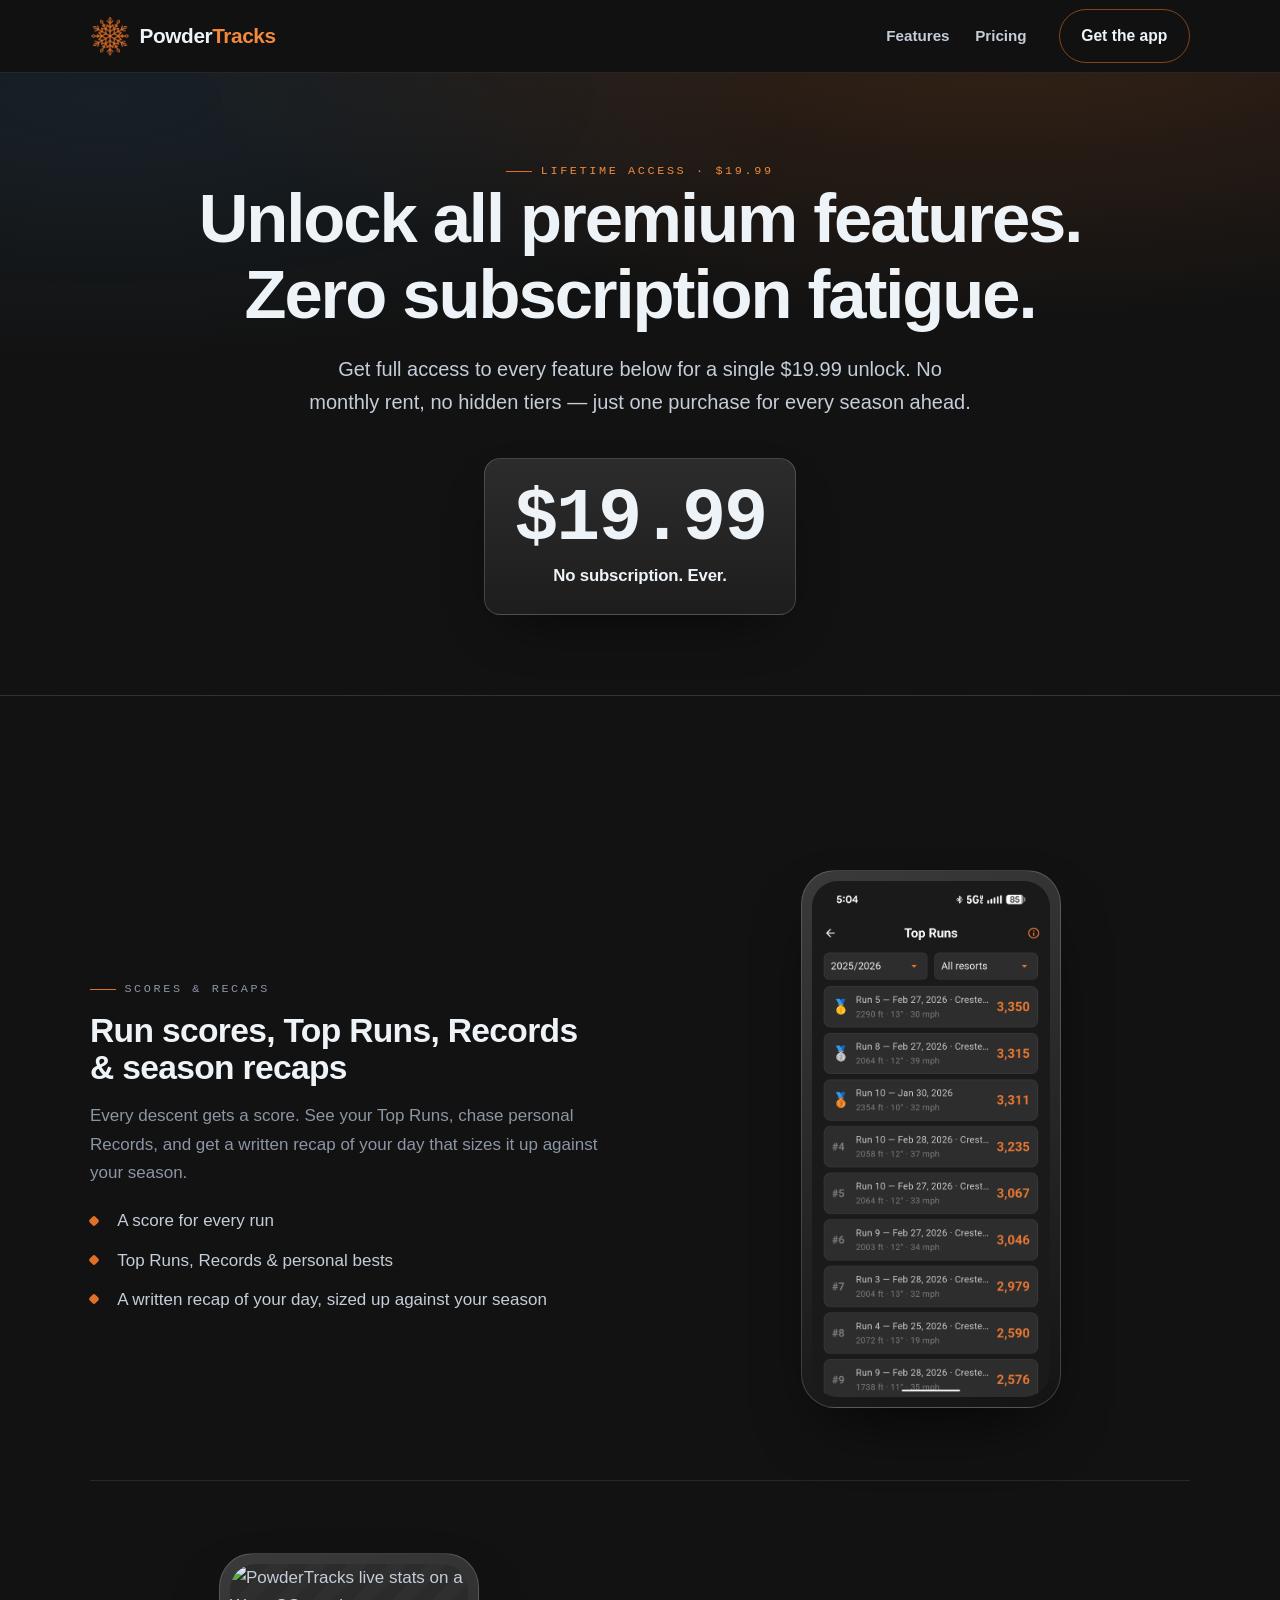
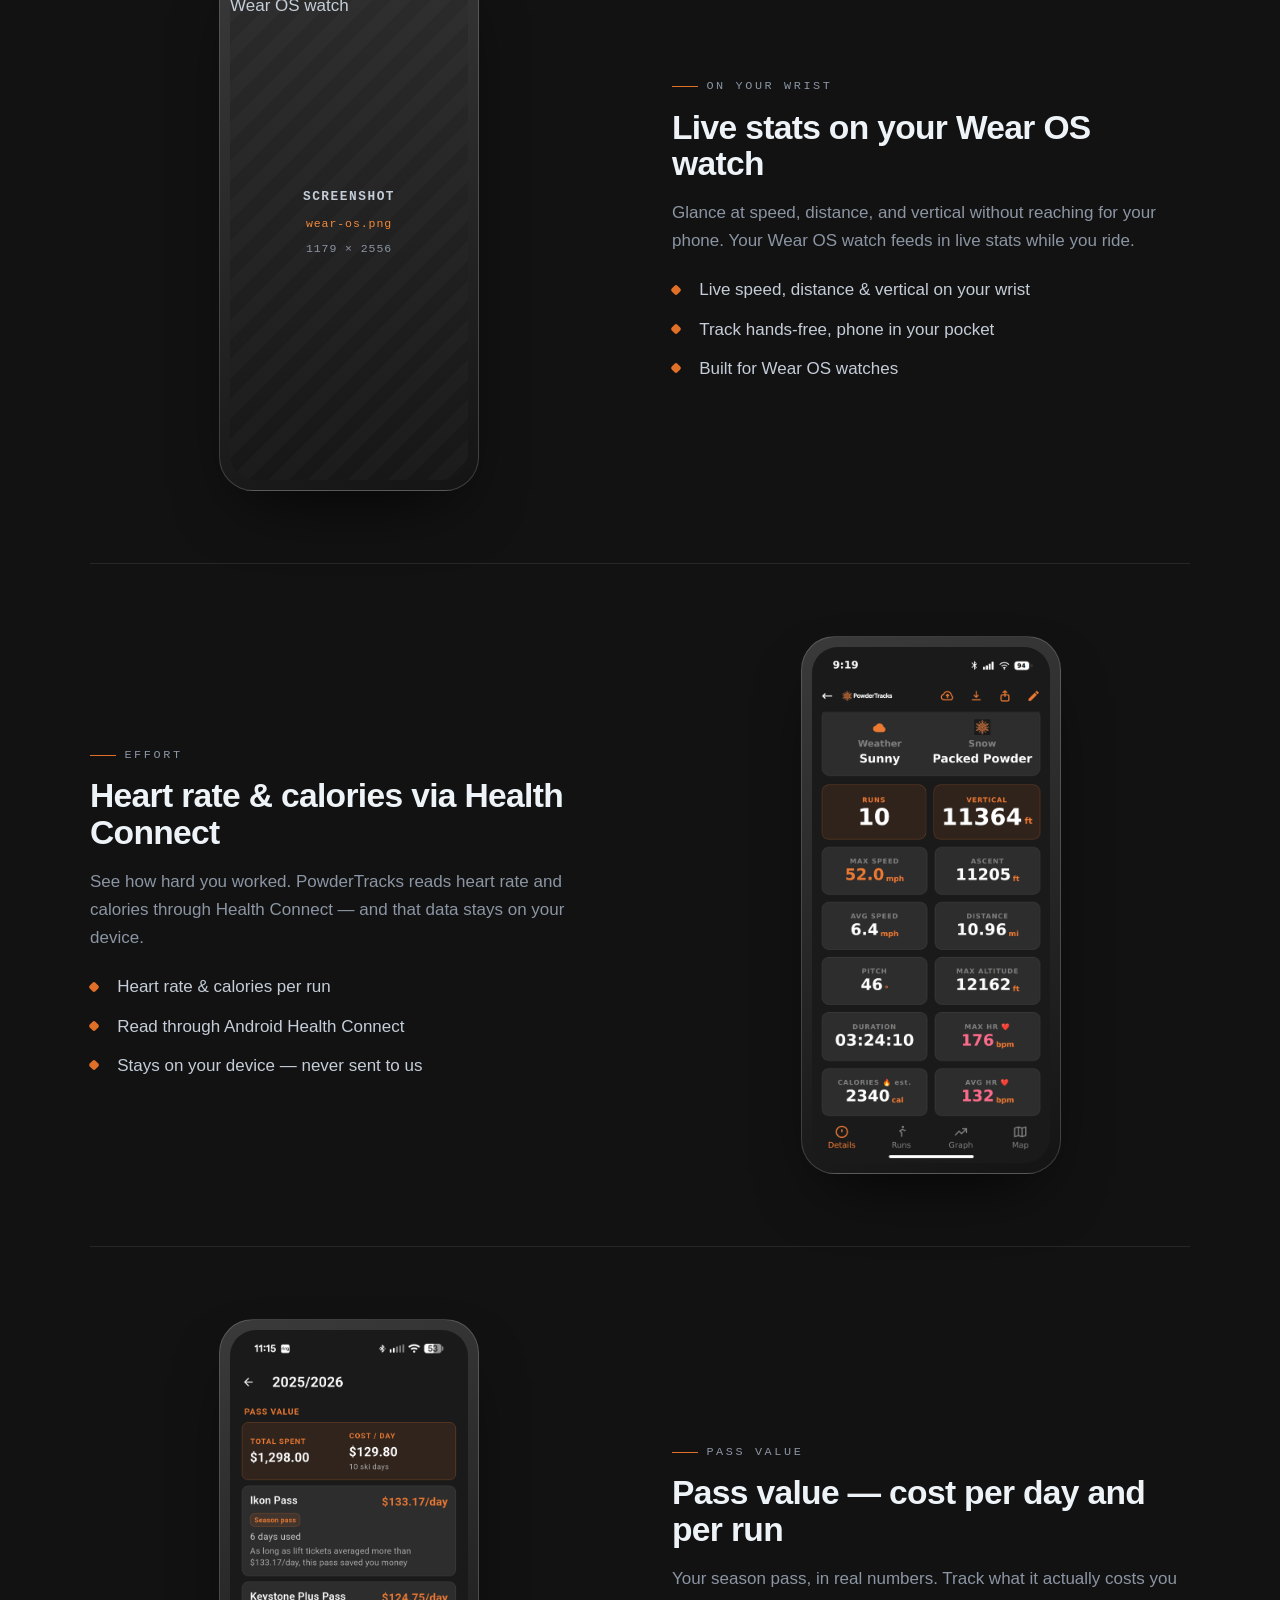
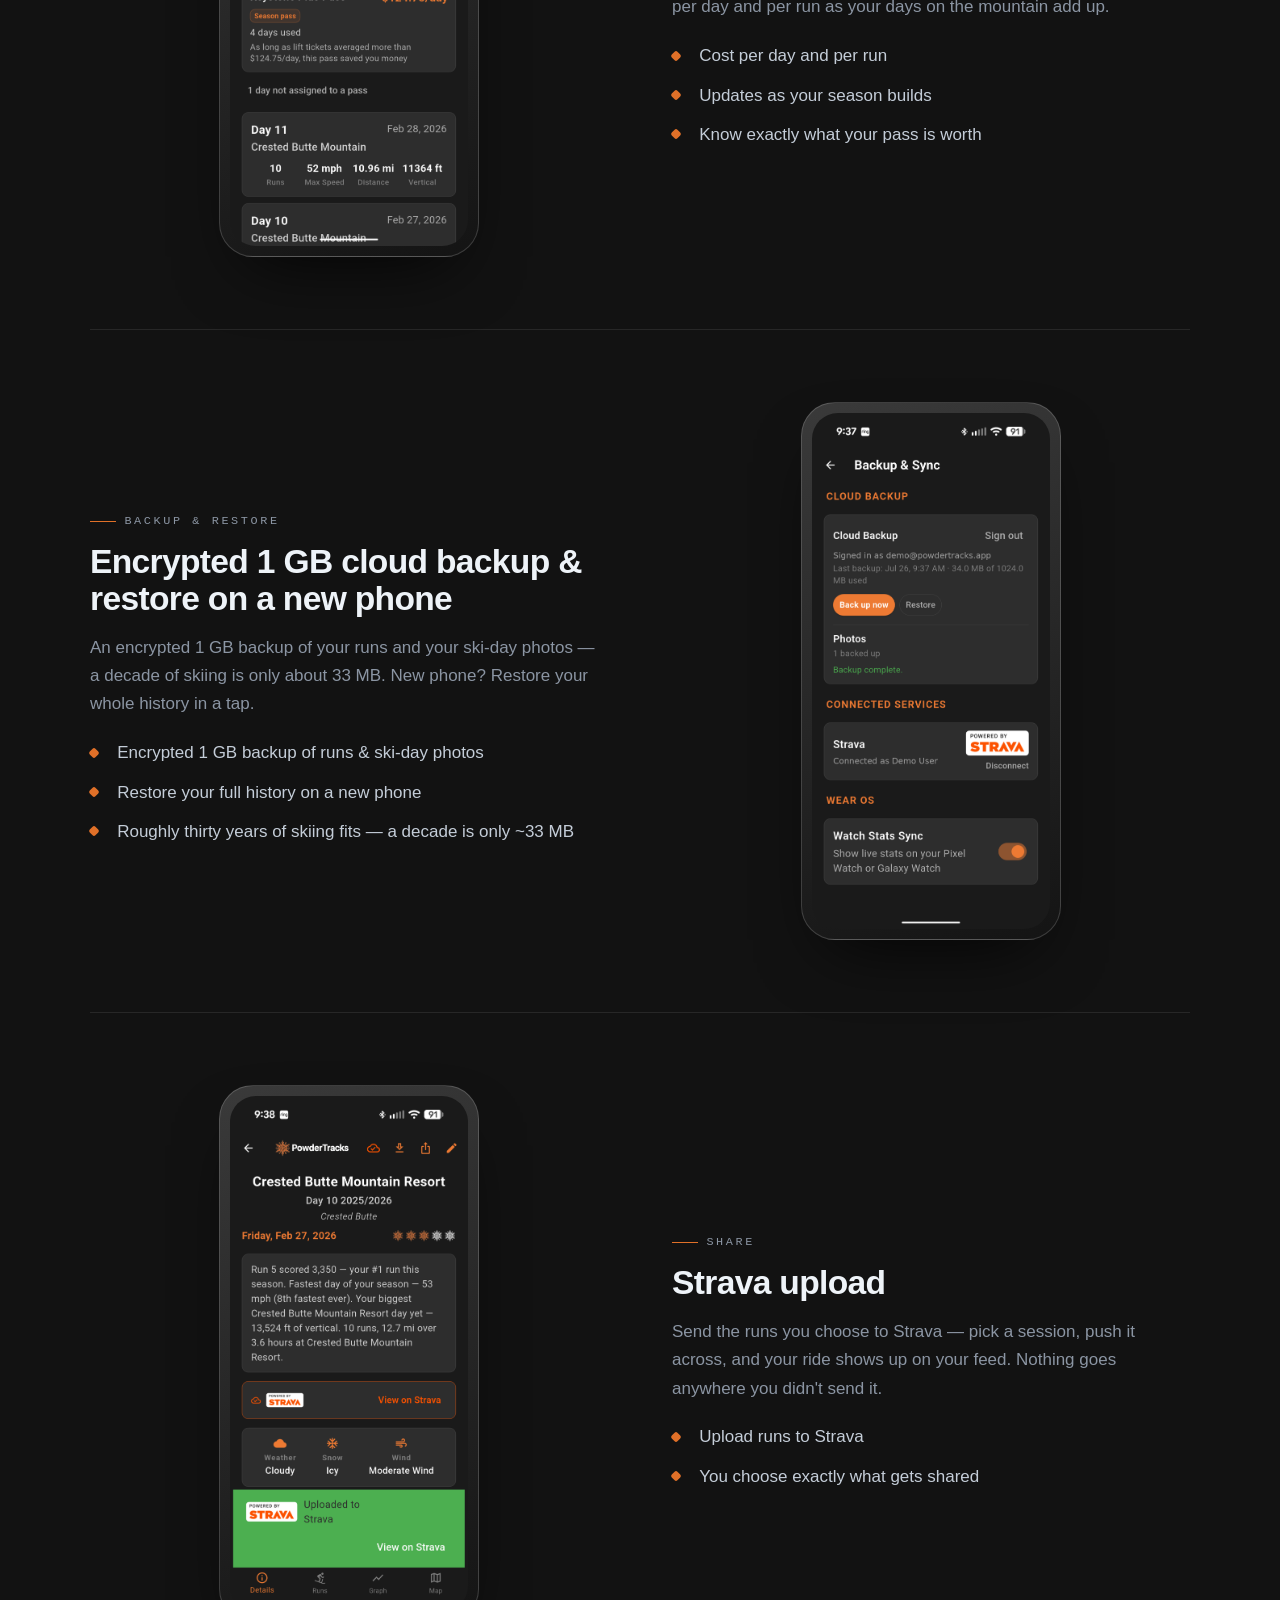
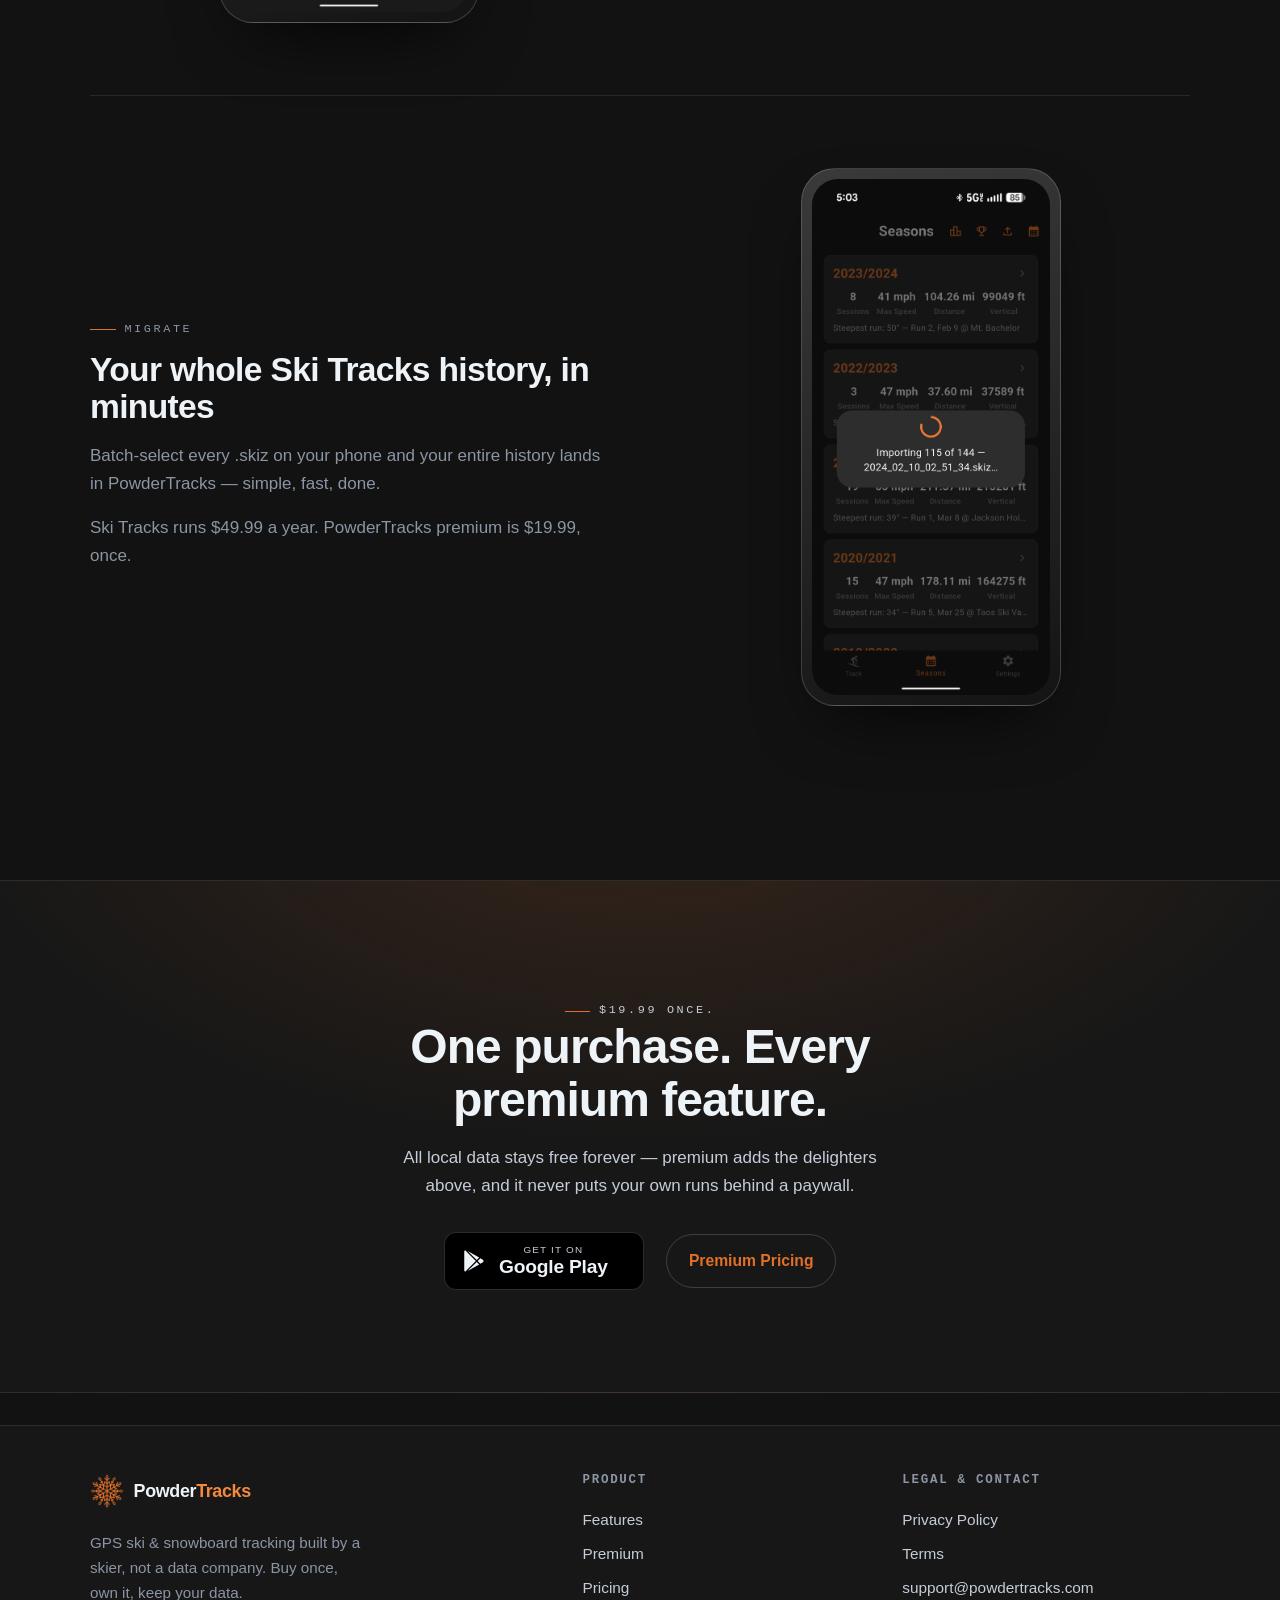
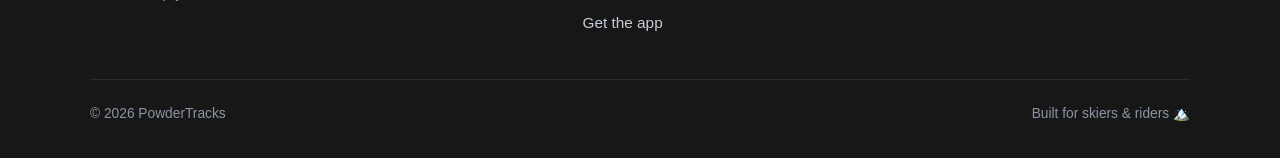
==== commit 20ac1d68: "feat: wire in 3 premium screenshots (heart-rate, backup-sync, strava-sync) - heart-rate.png -> Heart" ====
--- a/premium.html
+++ b/premium.html
@@ -113,9 +113,7 @@
           <div class="feature-media">
             <div class="phone">
               <div class="phone-screen">
-                <!-- TODO: drop in real 1179×2556 PNG at images/screenshots/premium/heart-rate.png -->
                 <img src="images/screenshots/premium/heart-rate.png" alt="PowderTracks heart rate and calories screen" width="1179" height="2556" loading="lazy">
-                <div class="ph-label" aria-hidden="true"><b>Screenshot</b><span>heart-rate.png</span>1179 × 2556</div>
               </div>
             </div>
           </div>
@@ -157,9 +155,7 @@
           <div class="feature-media">
             <div class="phone">
               <div class="phone-screen">
-                <!-- TODO: drop in real 1179×2556 PNG at images/screenshots/premium/cloud-backup.png -->
-                <img src="images/screenshots/premium/cloud-backup.png" alt="PowderTracks cloud backup and restore screen" width="1179" height="2556" loading="lazy">
-                <div class="ph-label" aria-hidden="true"><b>Screenshot</b><span>cloud-backup.png</span>1179 × 2556</div>
+                <img src="images/screenshots/premium/backup-sync.png" alt="PowderTracks cloud backup and restore screen" width="1179" height="2556" loading="lazy">
               </div>
             </div>
           </div>
@@ -179,9 +175,7 @@
           <div class="feature-media">
             <div class="phone">
               <div class="phone-screen">
-                <!-- TODO: drop in real 1179×2556 PNG at images/screenshots/premium/strava.png -->
-                <img src="images/screenshots/premium/strava.png" alt="PowderTracks Strava upload screen" width="1179" height="2556" loading="lazy">
-                <div class="ph-label" aria-hidden="true"><b>Screenshot</b><span>strava.png</span>1179 × 2556</div>
+                <img src="images/screenshots/premium/strava-sync.png" alt="PowderTracks Strava upload screen" width="1179" height="2556" loading="lazy">
               </div>
             </div>
           </div>
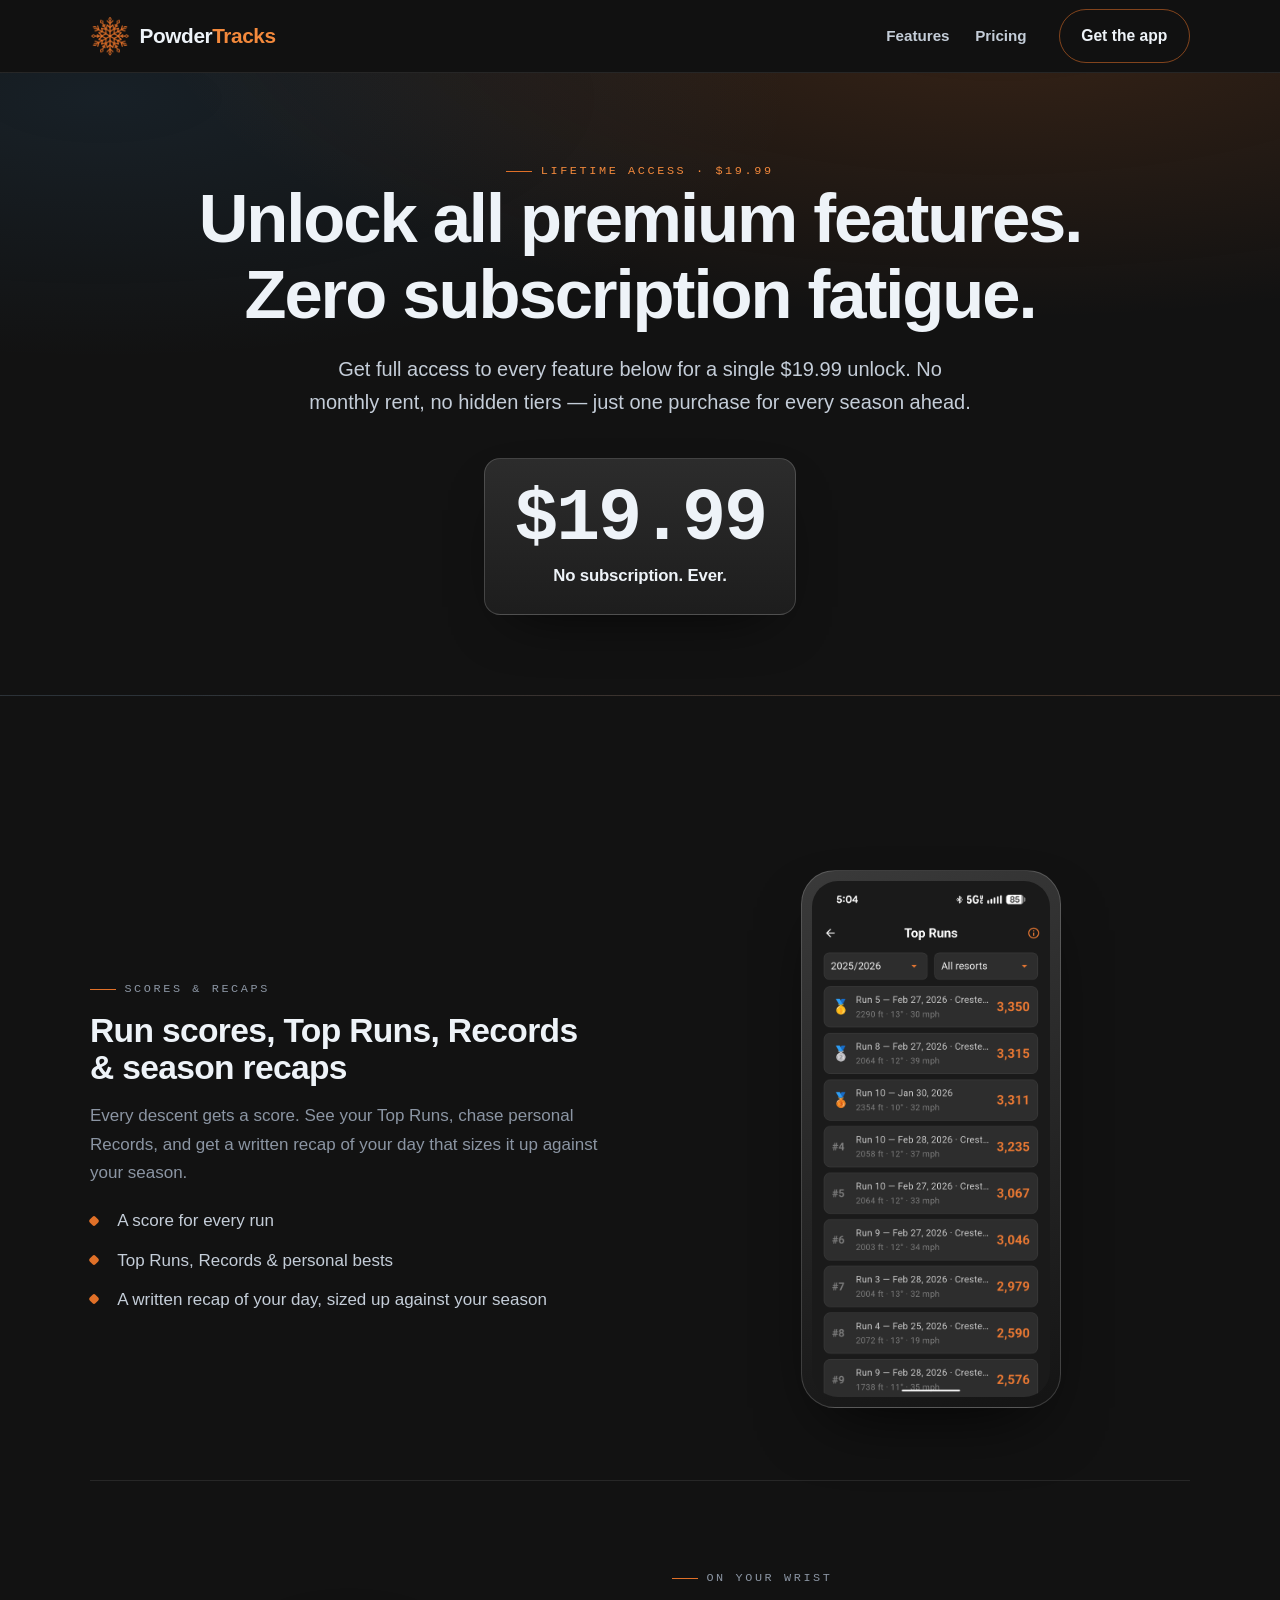
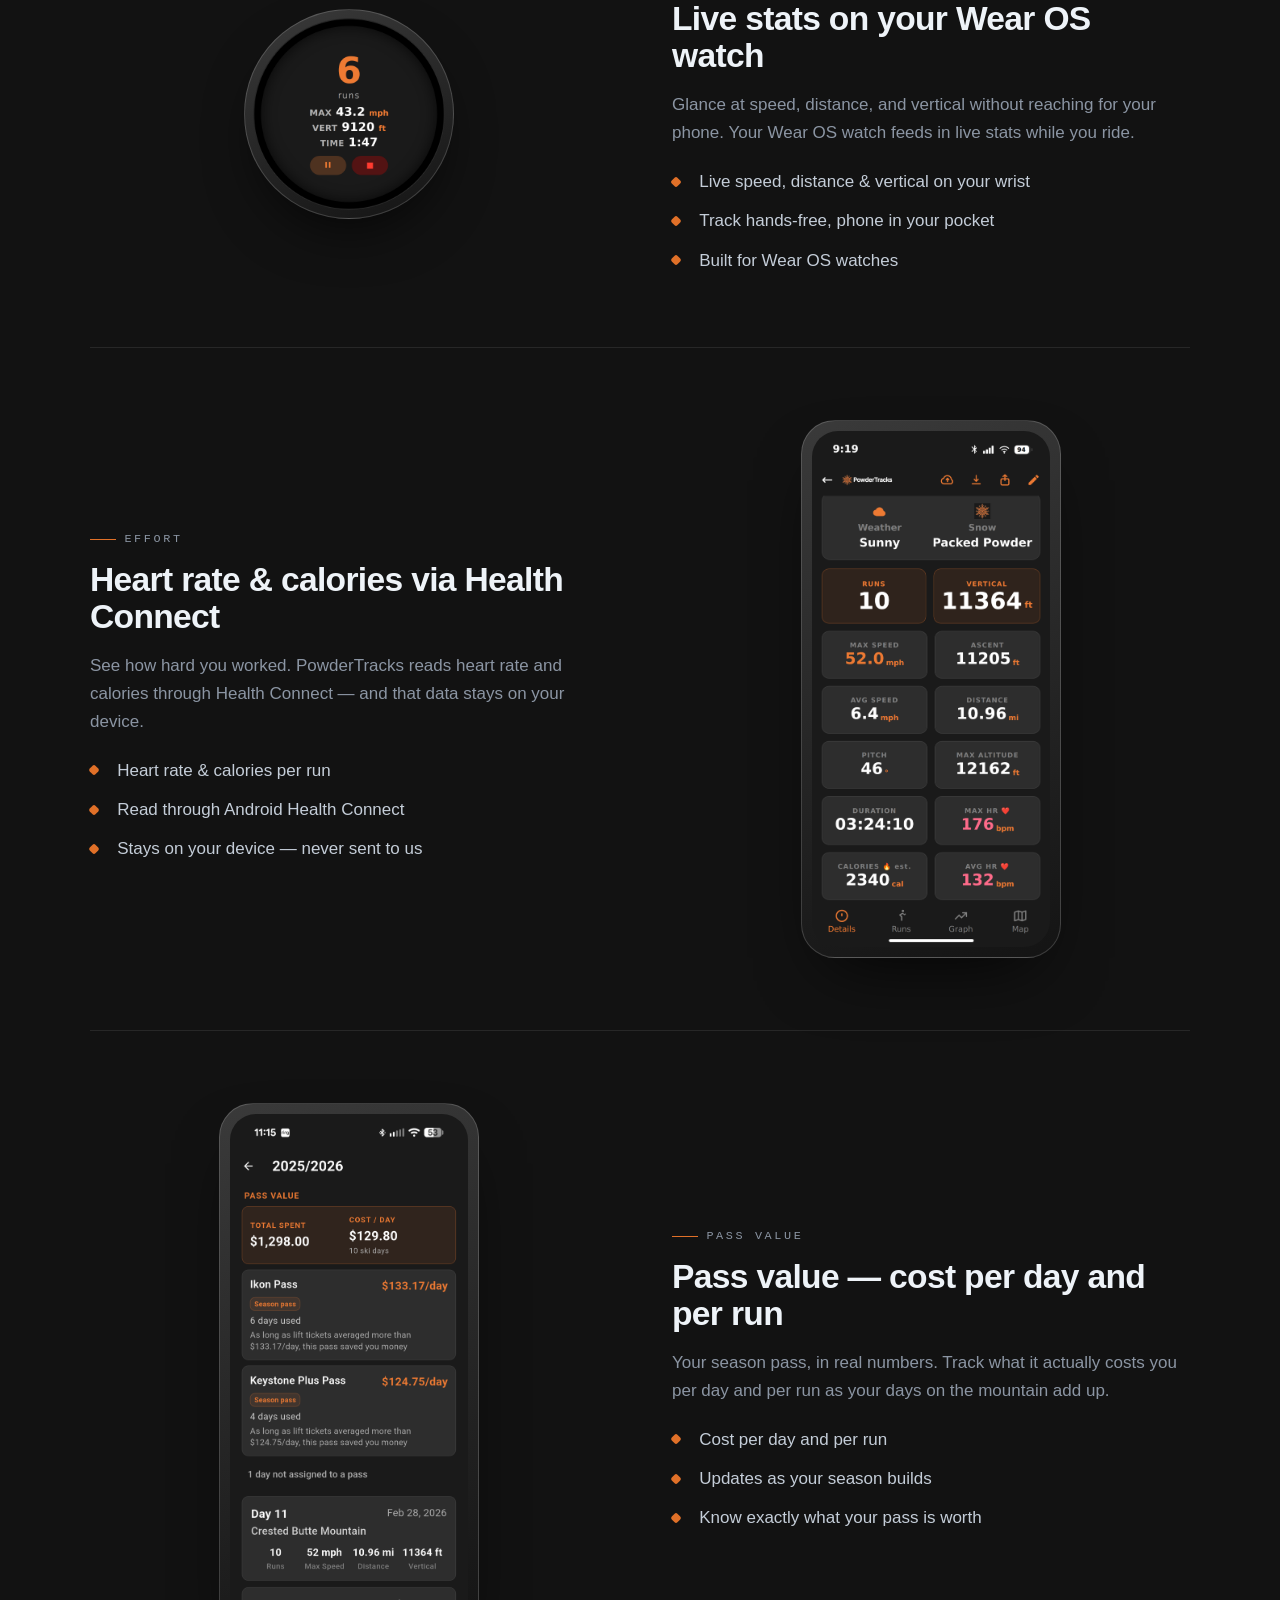
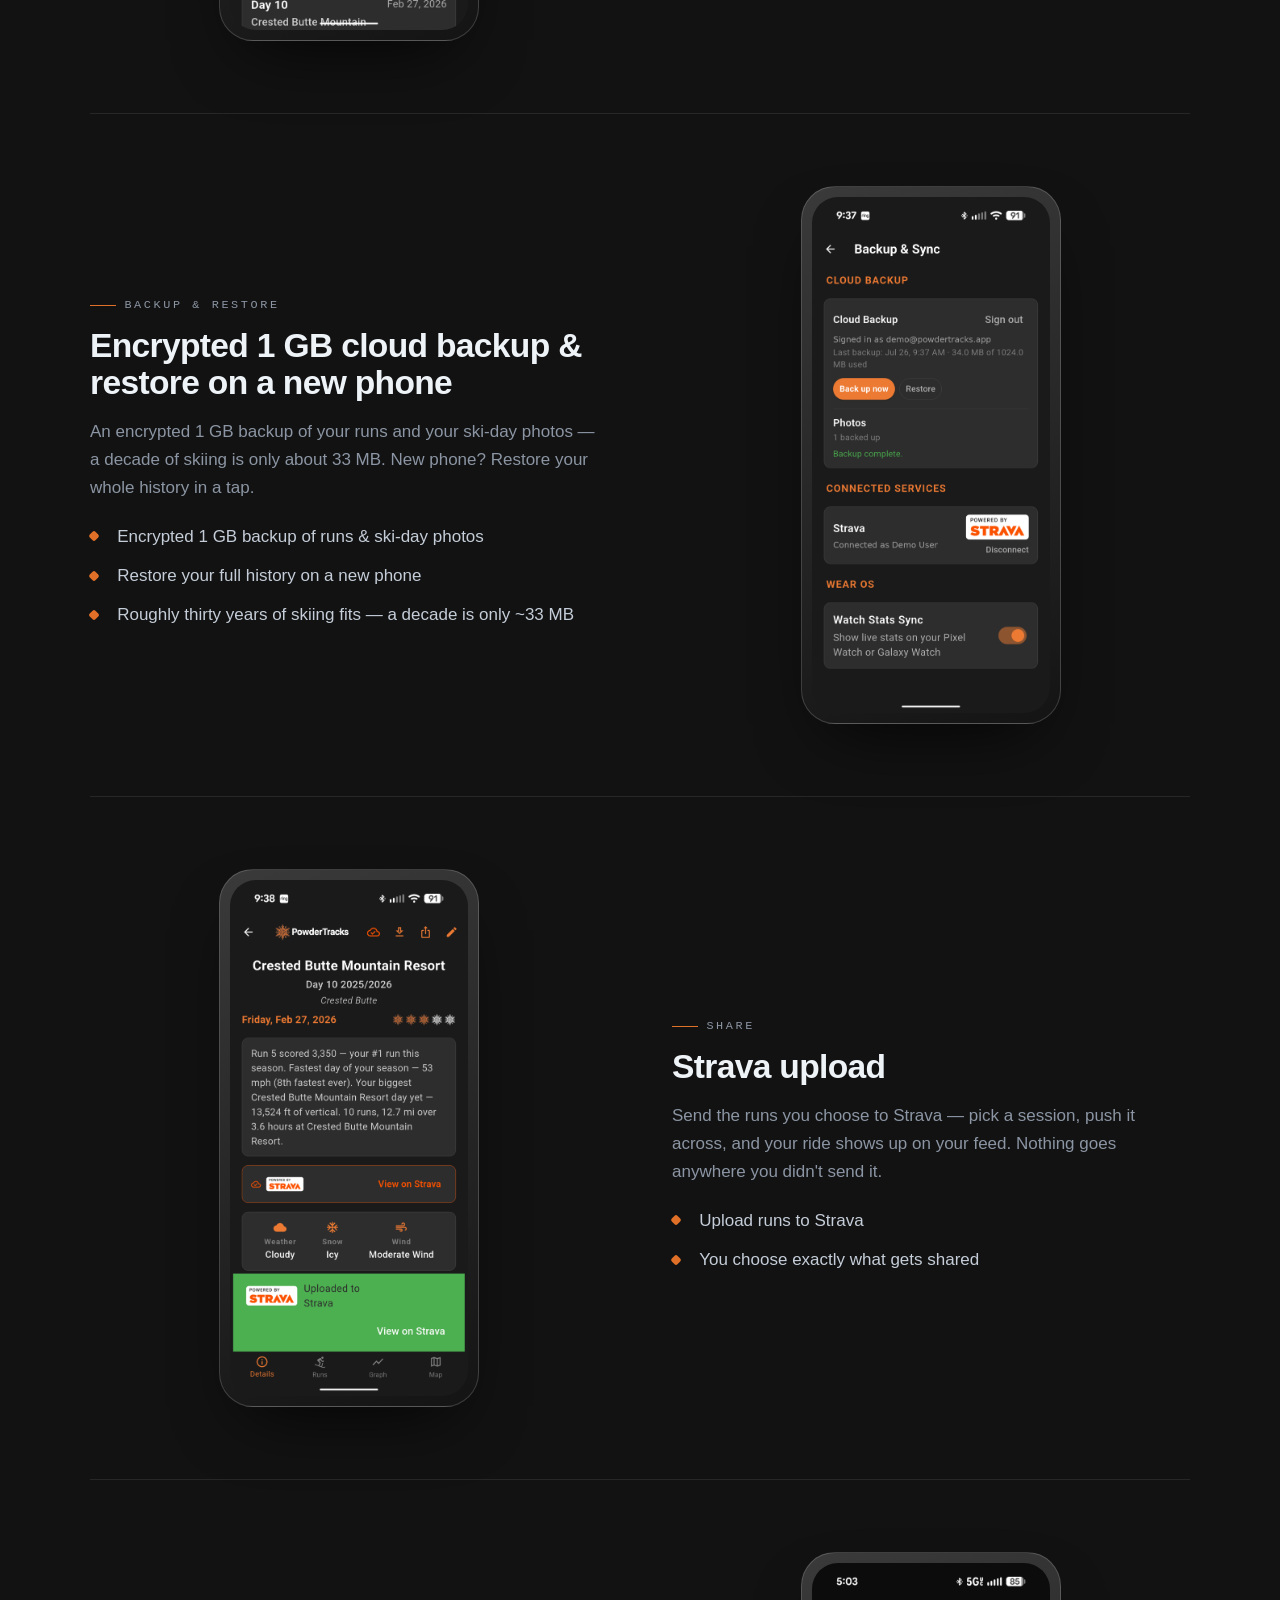
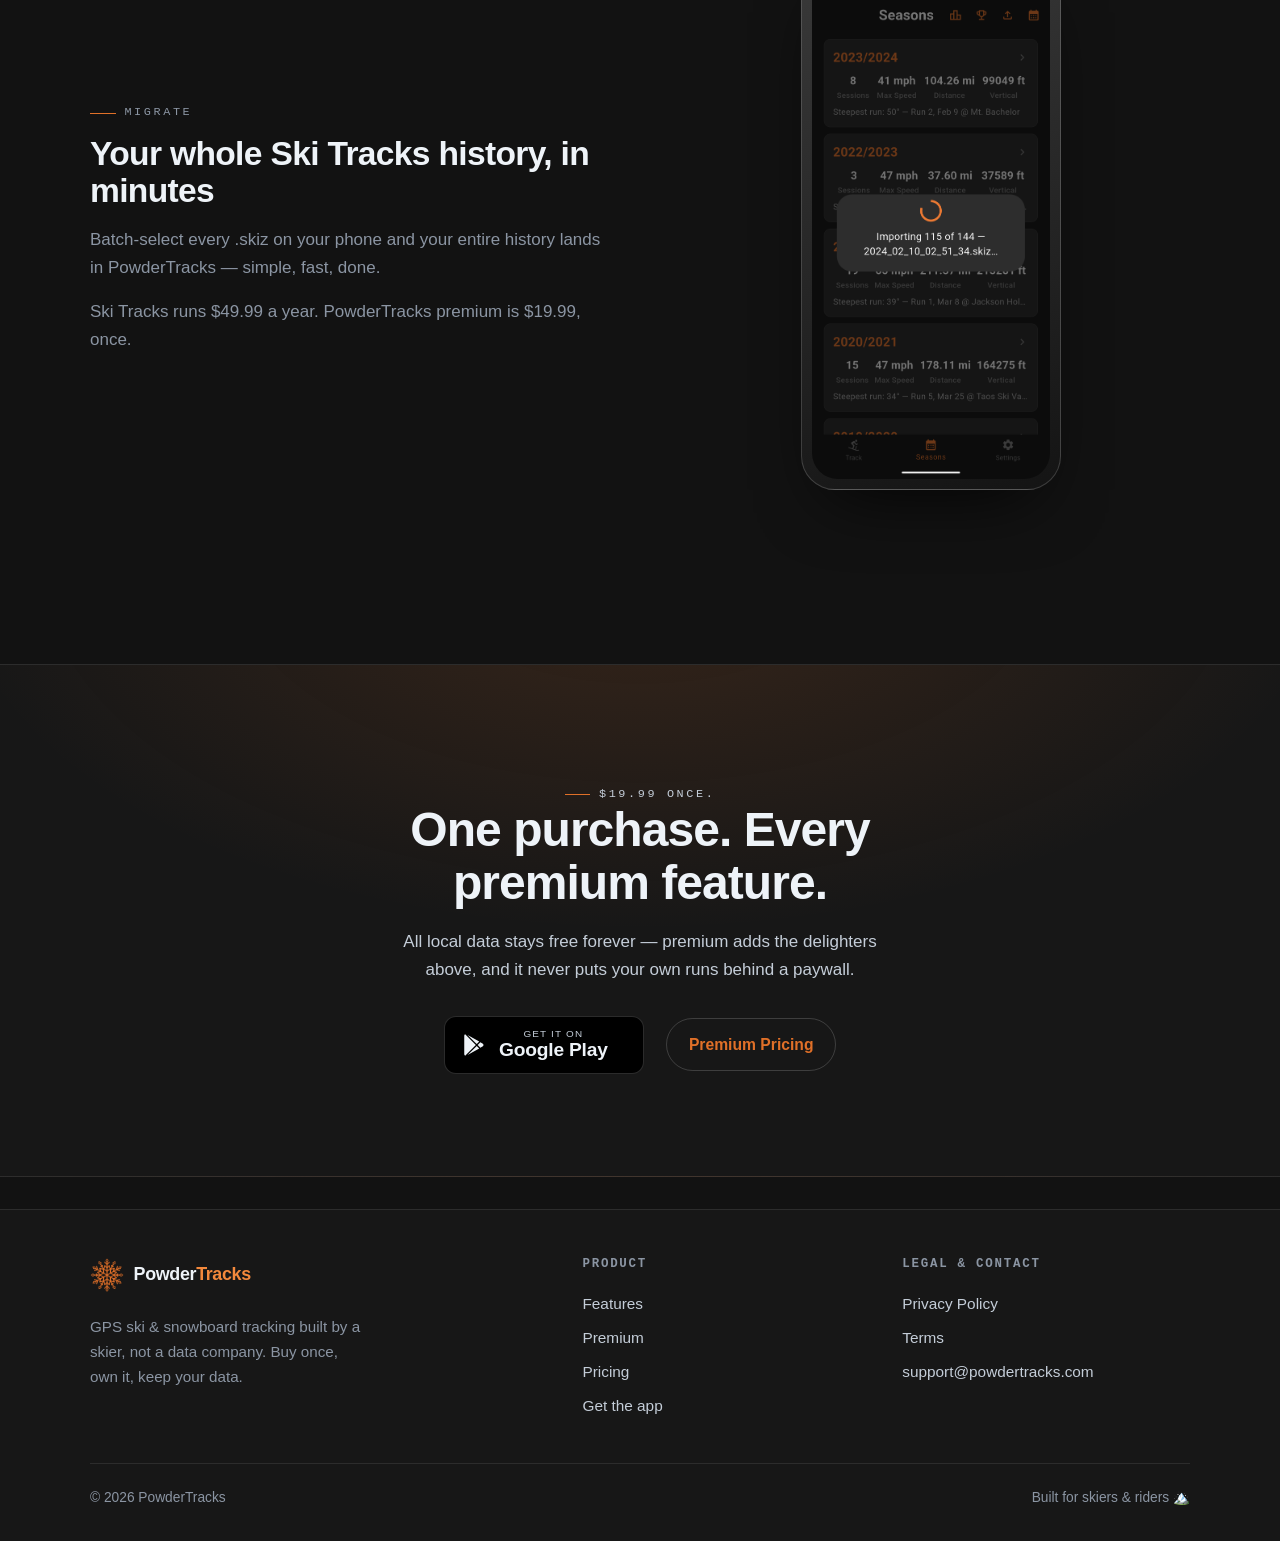
==== commit c875c07c: "feat: wire in Wear OS screenshot as a round watch face - wear-os.png is a 1020x1020 round watch imag" ====
--- a/premium.html
+++ b/premium.html
@@ -88,12 +88,8 @@
             </ul>
           </div>
           <div class="feature-media">
-            <div class="phone">
-              <div class="phone-screen">
-                <!-- TODO: drop in real 1179×2556 PNG at images/screenshots/premium/wear-os.png -->
-                <img src="images/screenshots/premium/wear-os.png" alt="PowderTracks live stats on a Wear OS watch" width="1179" height="2556" loading="lazy">
-                <div class="ph-label" aria-hidden="true"><b>Screenshot</b><span>wear-os.png</span>1179 × 2556</div>
-              </div>
+            <div class="watch">
+              <img src="images/screenshots/premium/wear-os.png" alt="PowderTracks live stats on a Wear OS watch" width="1020" height="1020" loading="lazy">
             </div>
           </div>
         </div>
--- a/styles.css
+++ b/styles.css
@@ -465,6 +465,19 @@
   border-radius: 20px;
   box-shadow: 0 30px 70px -28px rgba(0, 0, 0, .9);
   transform: rotate(-2deg);
+}
+
+/* Round Wear OS watch face (not a phone frame) — circular with a bezel */
+.watch { display: grid; place-items: center; }
+.watch img {
+  width: min(210px, 58vw);
+  aspect-ratio: 1 / 1;
+  height: auto;
+  padding: 8px;
+  border-radius: 50%;
+  background: linear-gradient(160deg, #3a3a3a, #141414);
+  border: 1px solid var(--line-strong);
+  box-shadow: 0 24px 60px -24px rgba(0, 0, 0, .9);
 }
 
 /* Free vs Premium ------------------------------------------------ */
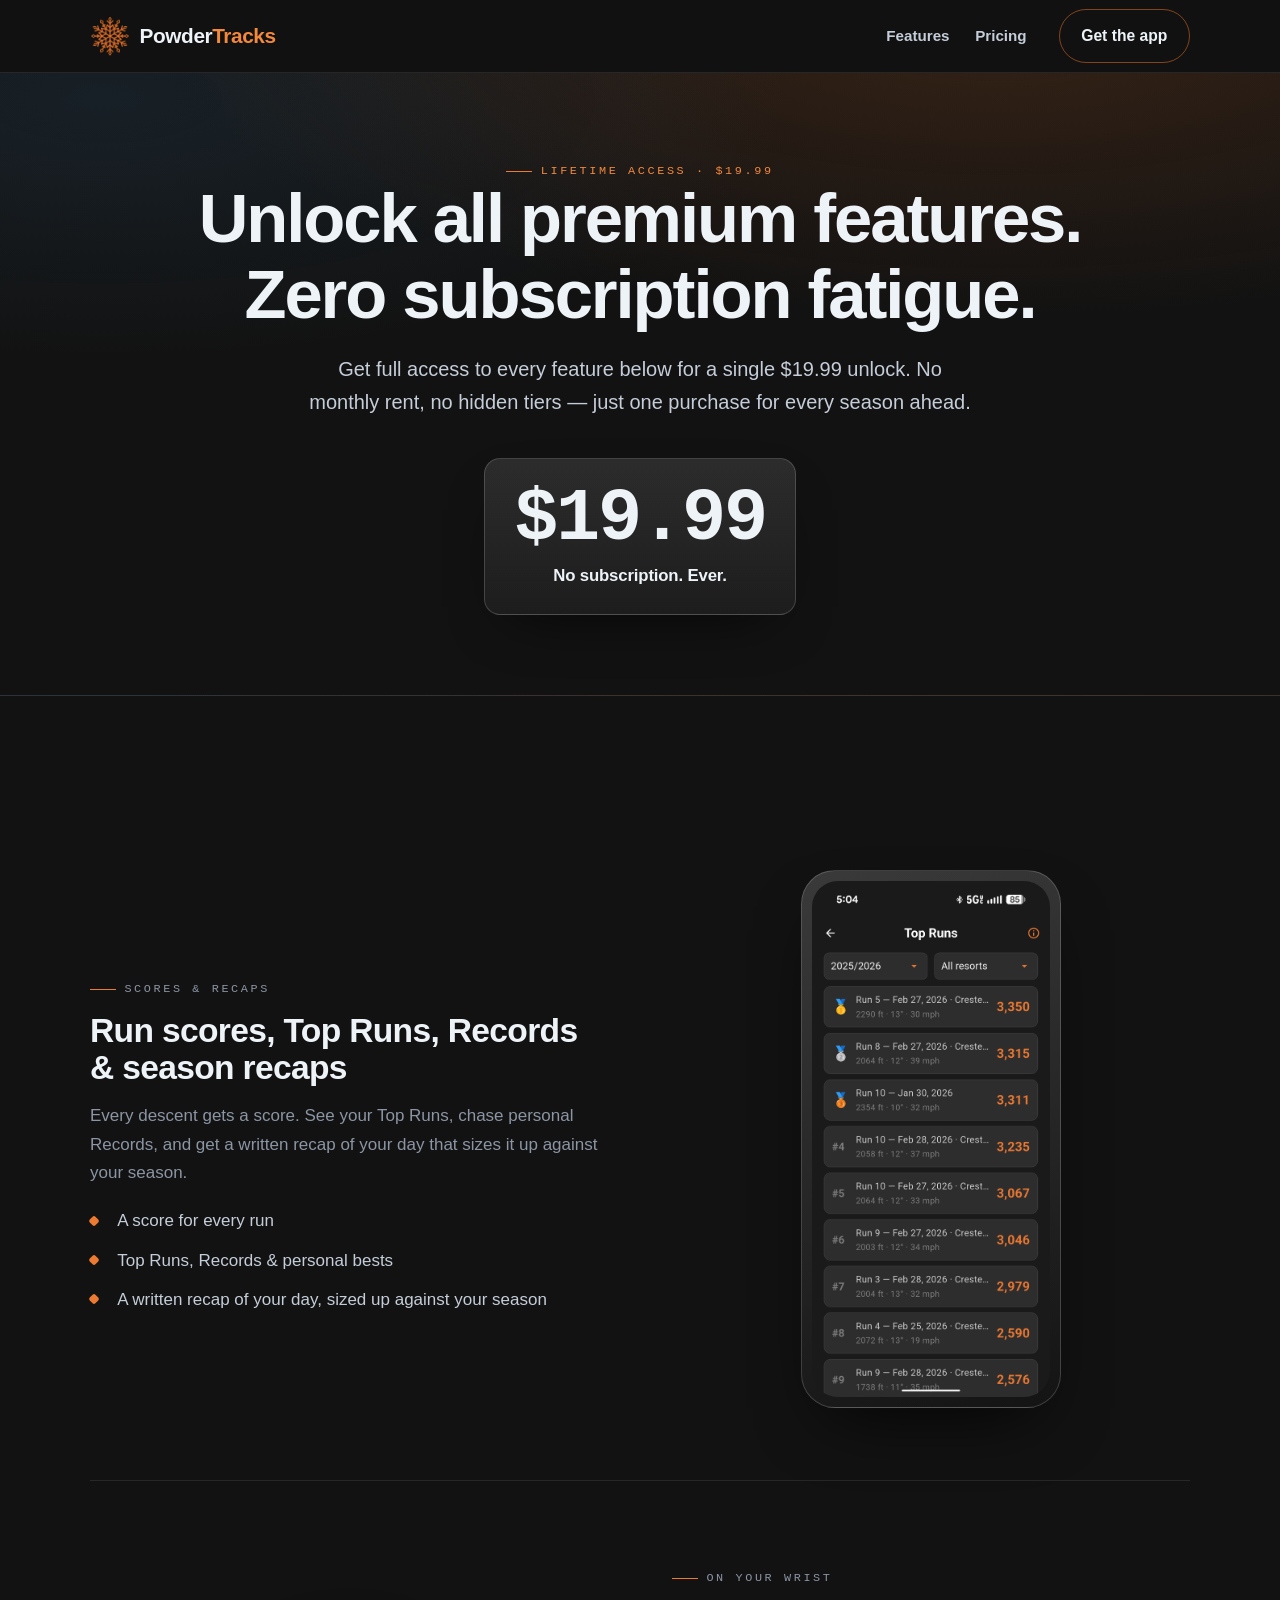
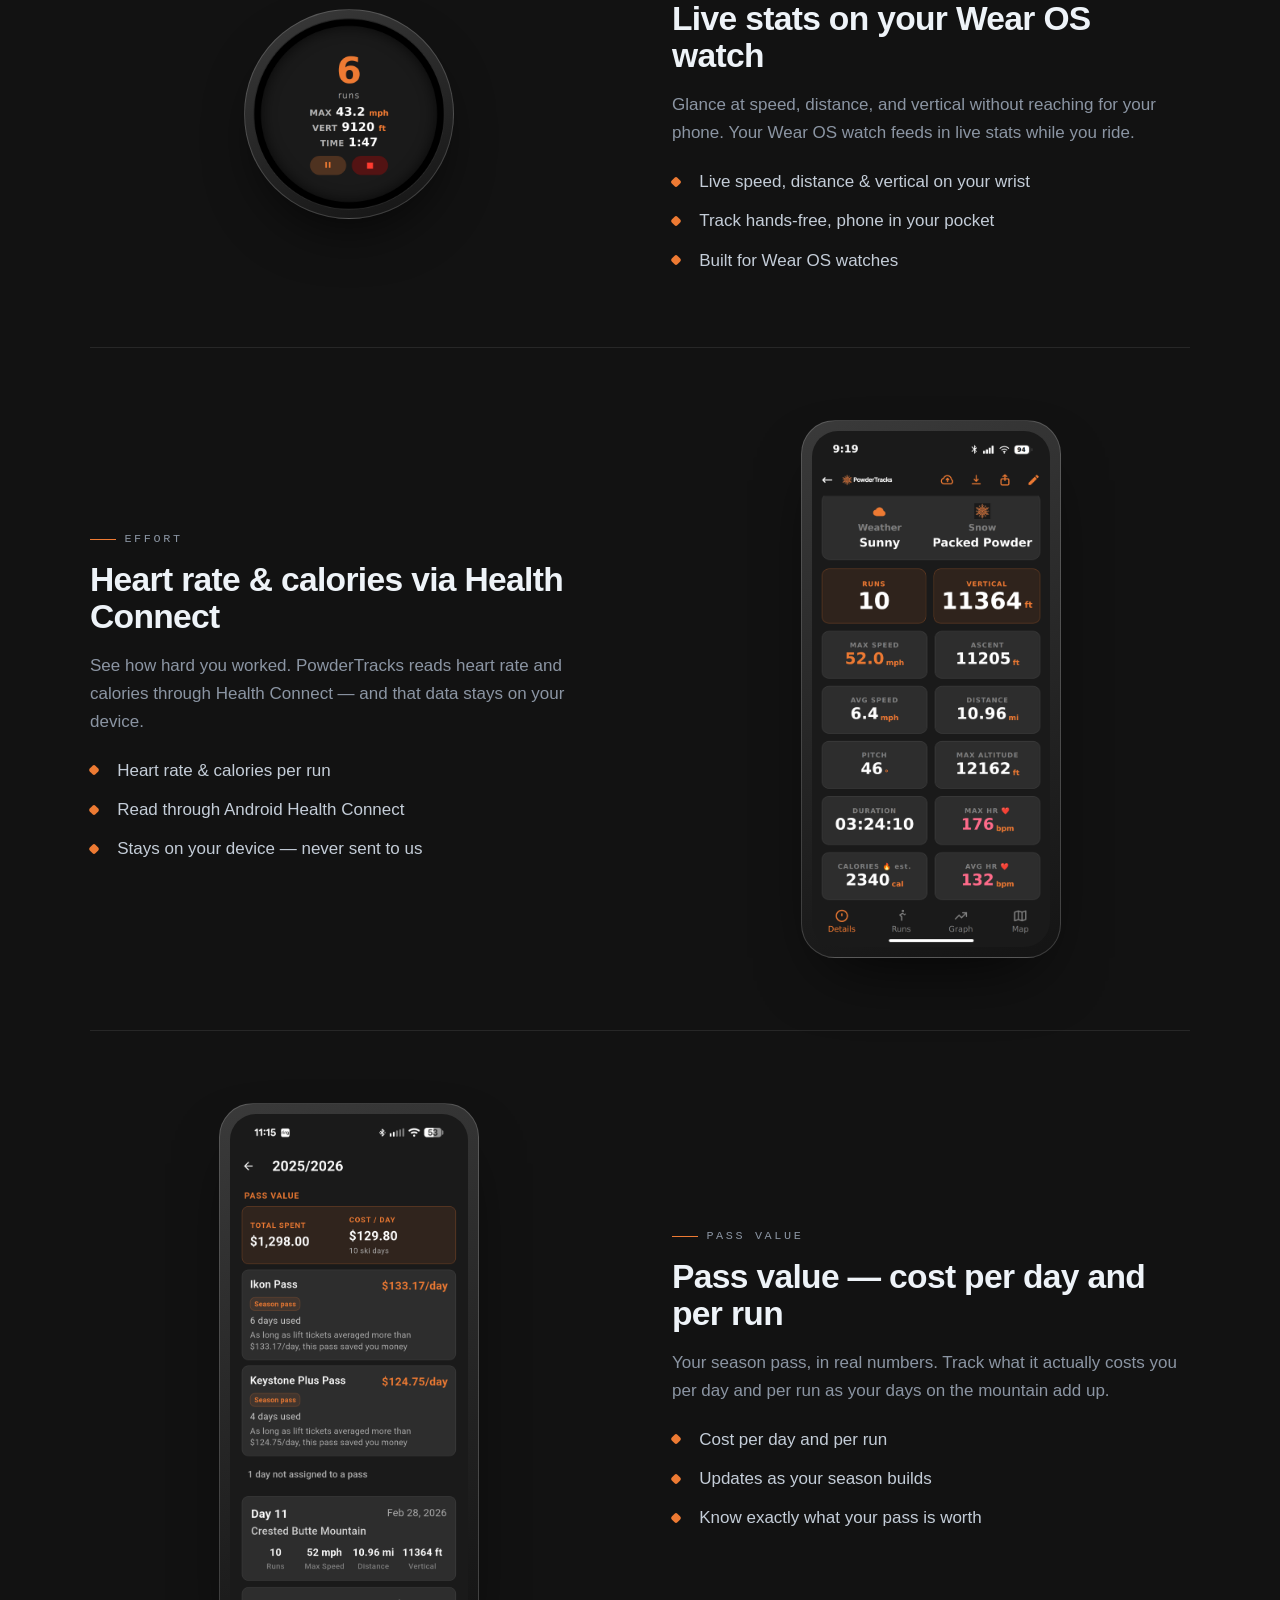
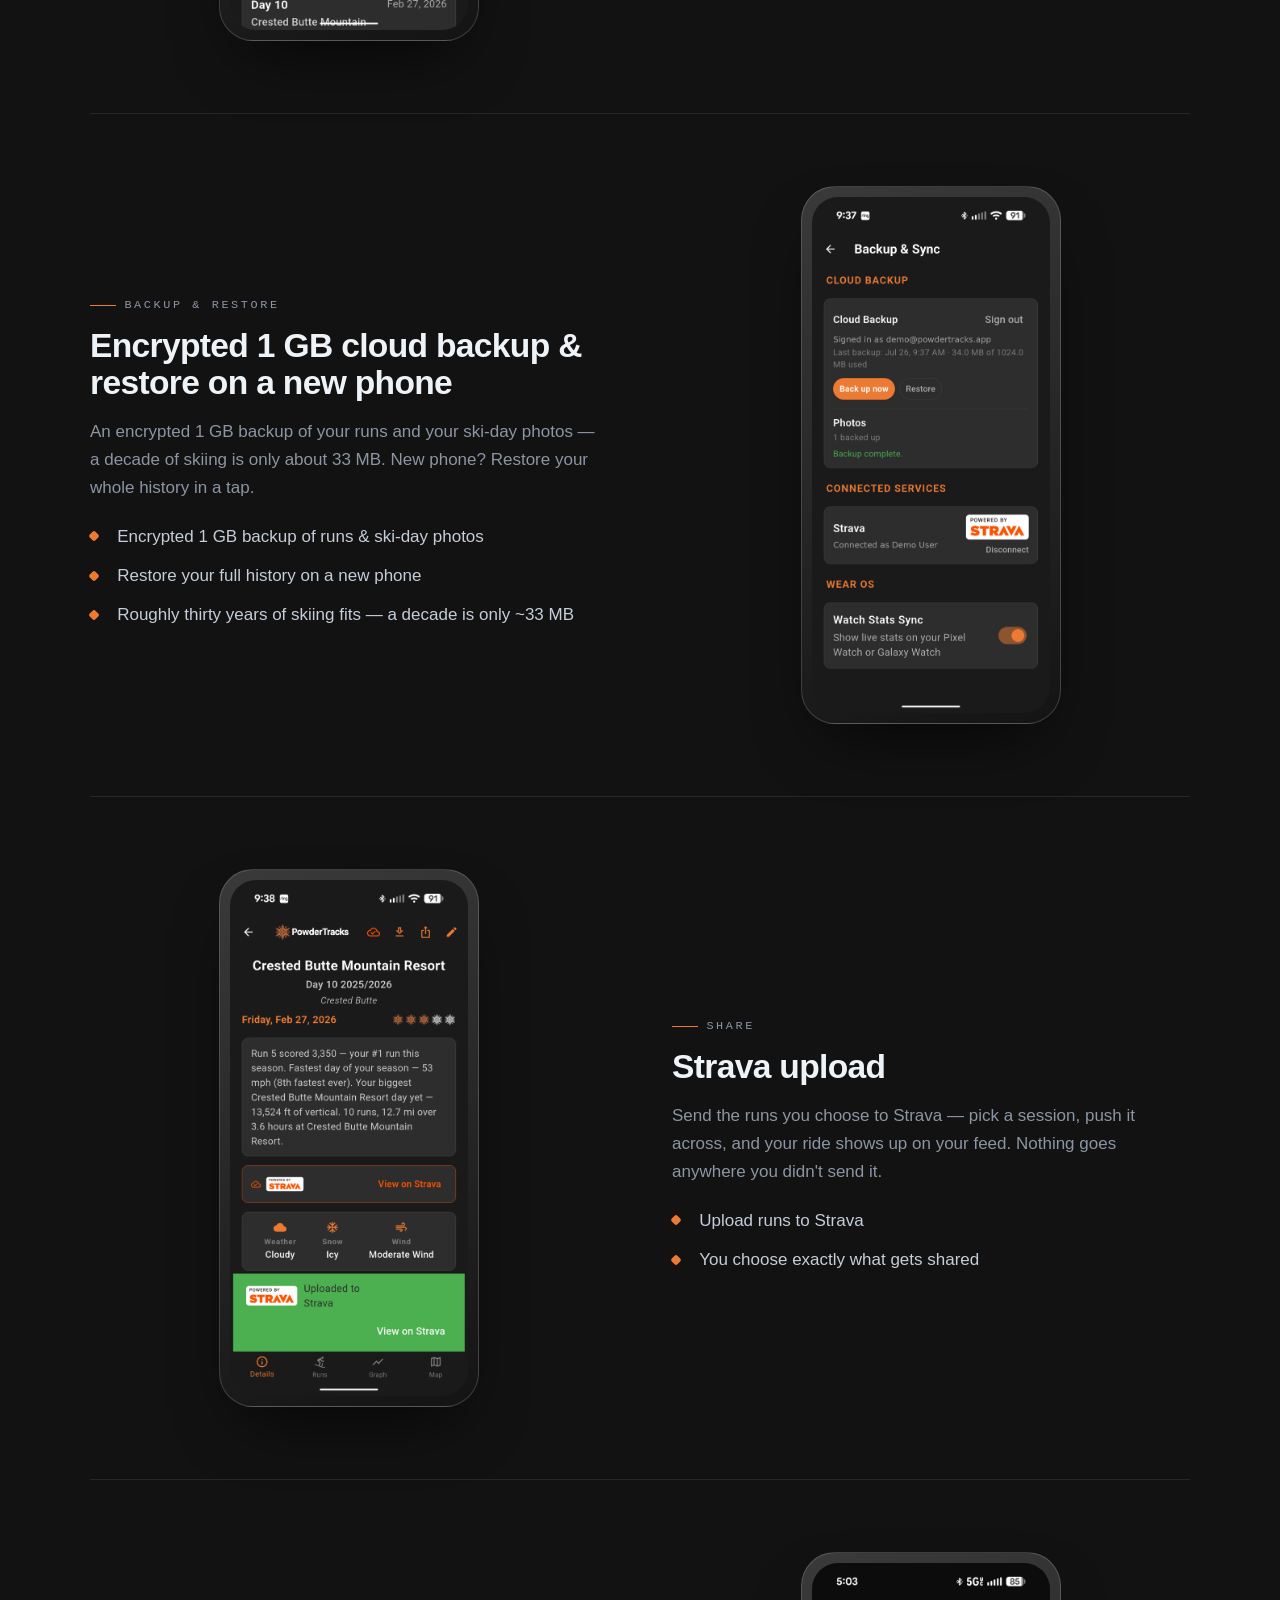
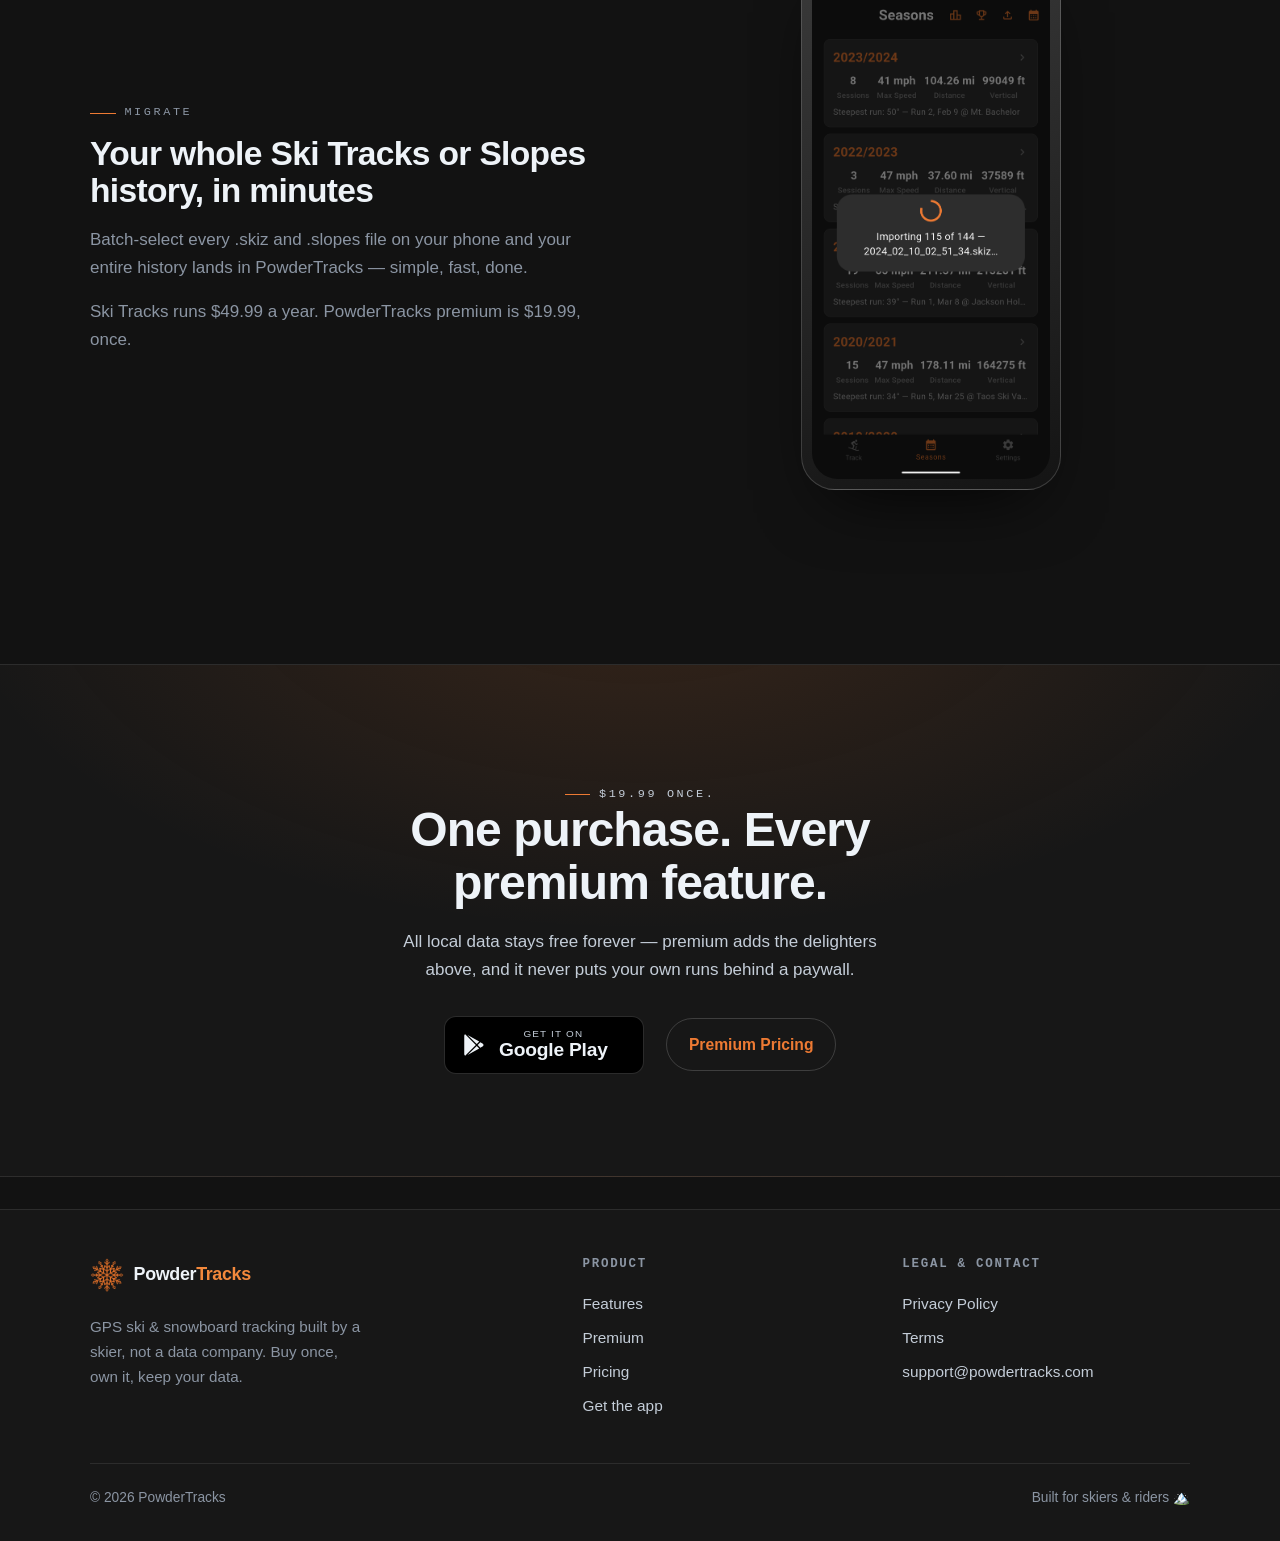
==== commit 36fb0759: "light/dark free theme; adding slopes" ====
--- a/premium.html
+++ b/premium.html
@@ -177,18 +177,18 @@
           </div>
         </div>
 
-        <!-- Ski Tracks migration -->
+        <!-- Ski Tracks / Slopes migration -->
         <div class="feature-row">
           <div class="feature-copy">
             <p class="eyebrow">Migrate</p>
-            <h3>Your whole Ski Tracks history, in minutes</h3>
-            <p>Batch-select every .skiz on your phone and your entire history lands in PowderTracks — simple, fast, done.</p>
+            <h3>Your whole Ski Tracks or Slopes history, in minutes</h3>
+            <p>Batch-select every .skiz and .slopes file on your phone and your entire history lands in PowderTracks — simple, fast, done.</p>
             <p>Ski Tracks runs $49.99 a year. PowderTracks premium is $19.99, once.</p>
           </div>
           <div class="feature-media">
             <div class="phone">
               <div class="phone-screen">
-                <img src="images/screenshots/premium/skiz-import.png" alt="PowderTracks Ski Tracks .skiz batch import screen" width="1179" height="2556" loading="lazy">
+                <img src="images/screenshots/premium/skiz-import.png" alt="PowderTracks batch import screen for Ski Tracks (.skiz) and Slopes (.slopes) history" width="1179" height="2556" loading="lazy">
               </div>
             </div>
           </div>
--- a/styles.css
+++ b/styles.css
@@ -1,5 +1,5 @@
 /* PowderTracks marketing site
-   Dark theme · brand orange #E07028 · mobile-first · no external requests
+   Dark theme · brand orange #ED7A33 · mobile-first · no external requests
    ------------------------------------------------------------------ */
 
 *,
@@ -23,7 +23,7 @@
   --muted:      #8b95a3;
 
   /* Brand */
-  --orange:     #e07028;
+  --orange:     #ed7a33;
   --orange-2:   #f3893c;
   --orange-soft:rgba(224, 112, 40, .13);
 
@@ -479,6 +479,18 @@
   border: 1px solid var(--line-strong);
   box-shadow: 0 24px 60px -24px rgba(0, 0, 0, .9);
 }
+
+/* Light / dark theme pair — two phone frames side by side (light left,
+   dark right) at every width, with a little breathing room between.
+   Reuses the .phone frame; each shrinks to fit rather than stacking. */
+.theme-pair {
+  display: grid;
+  grid-template-columns: repeat(2, minmax(0, 240px));
+  gap: clamp(.4rem, 1.5vw, .9rem);
+  align-items: start;
+  justify-content: center;
+}
+.theme-pair .phone { width: 100%; }
 
 /* Free vs Premium ------------------------------------------------ */
 .tiers {
